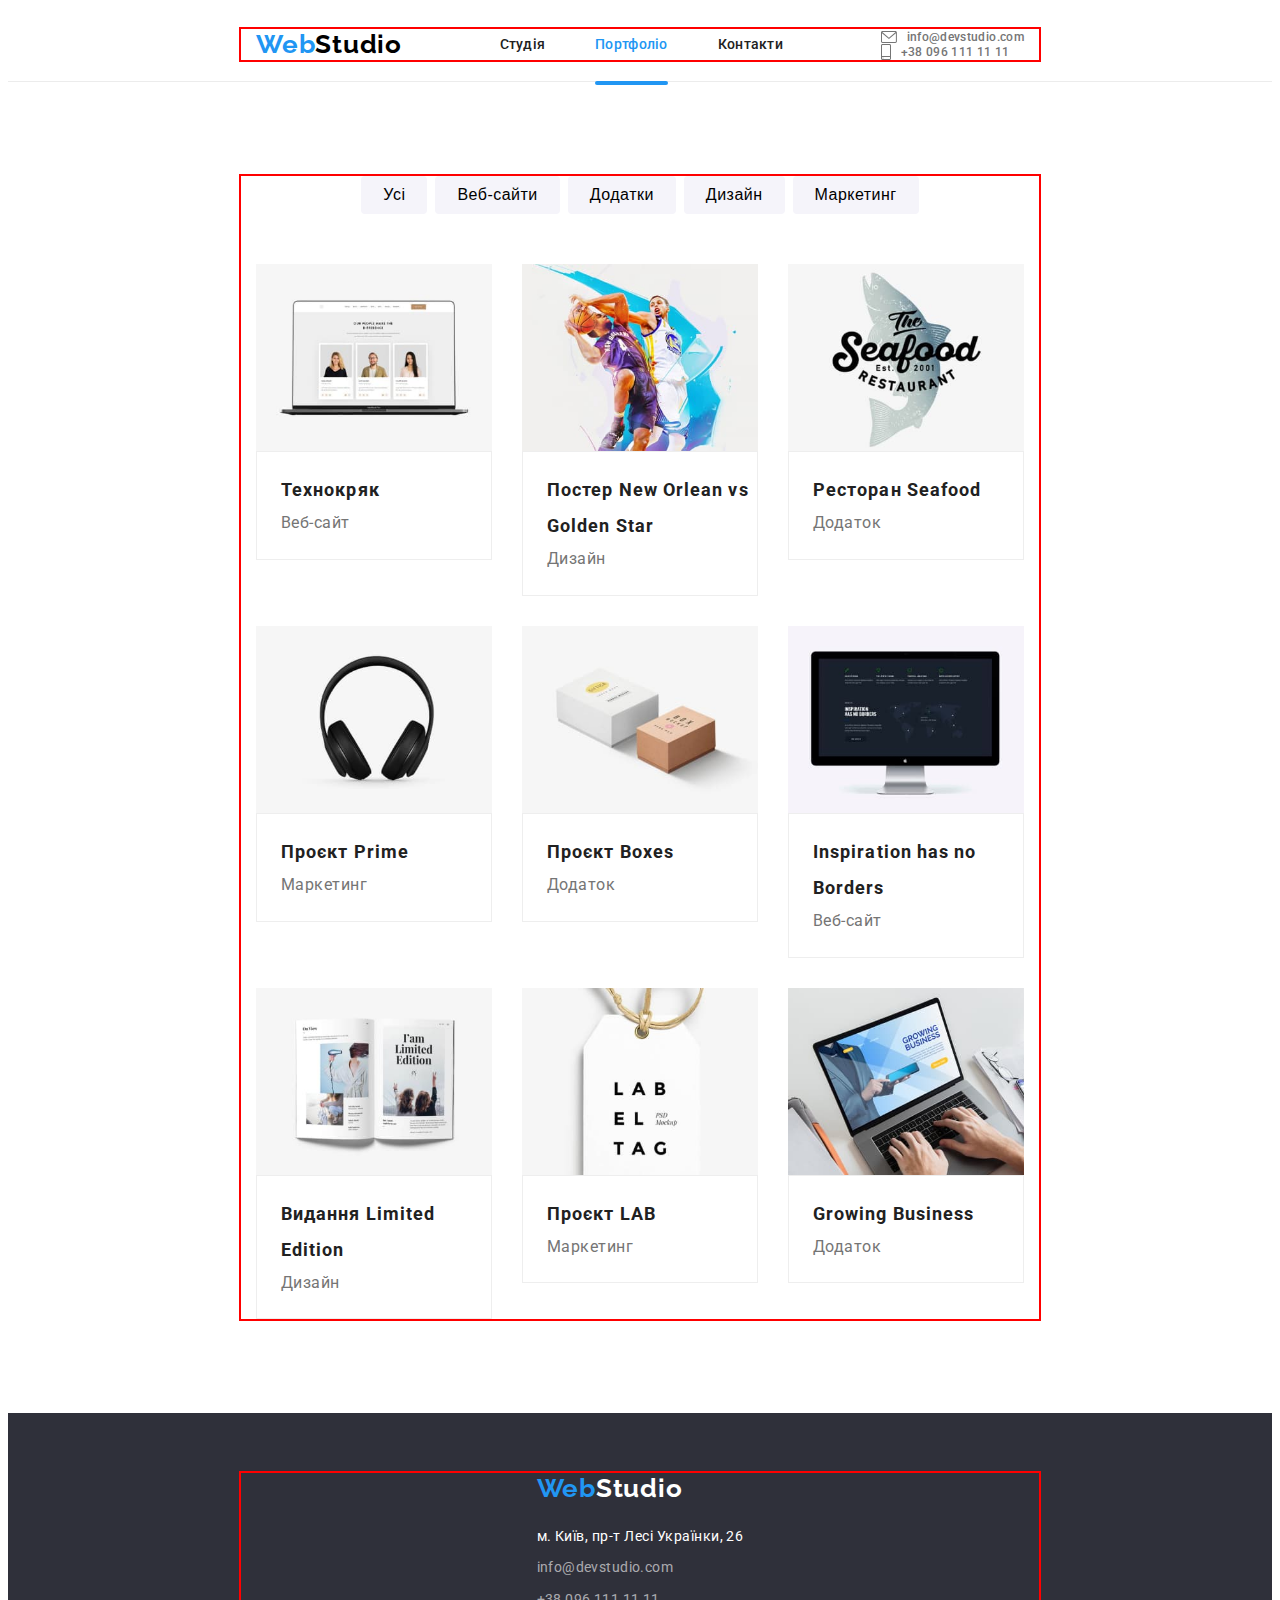
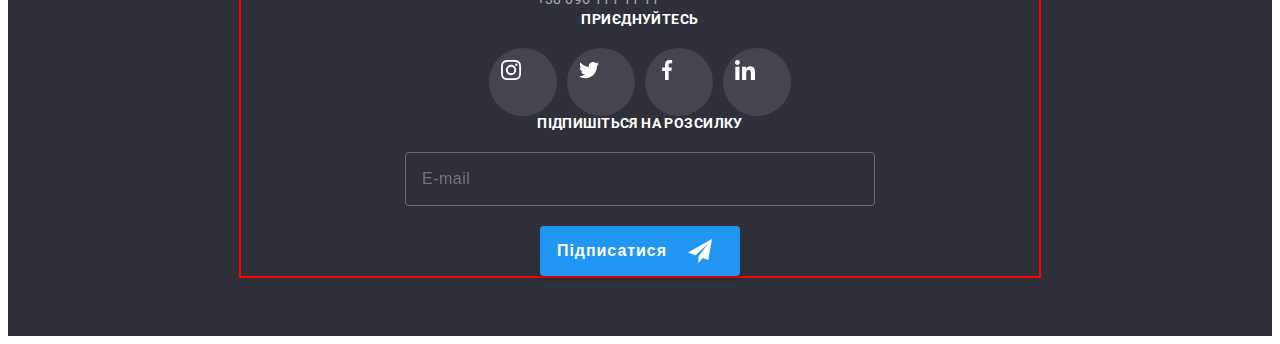
==== portfolio.html @ fd3b654a "Applies Adaptive Layout" ====
<!DOCTYPE html>
<html lang="uk">
<head>
    <meta charset="UTF-8">
    <meta http-equiv="X-UA-Compatible" content="IE=edge">
    <meta name="viewport" content="width=device-width, initial-scale=1.0">
    <title>Портфоліо</title>
    <link rel="stylesheet" href="https://cdnjs.cloudflare.com/ajax/libs/modern-normalize/1.1.0/modern-normalize.min.css"
        integrity="sha512-wpPYUAdjBVSE4KJnH1VR1HeZfpl1ub8YT/NKx4PuQ5NmX2tKuGu6U/JRp5y+Y8XG2tV+wKQpNHVUX03MfMFn9Q=="
        crossorigin="anonymous" referrerpolicy="no-referrer">
    <link rel="preconnect" href="https://fonts.googleapis.com">
    <link rel="preconnect" href="https://fonts.gstatic.com" crossorigin>
    <link href="https://fonts.googleapis.com/css2?family=Raleway:wght@700&family=Roboto:wght@400;500;700;900&display=swap"
        rel="stylesheet">
    <link rel="stylesheet" href="./css/main.min.css">
</head>
<body>
    <!-- Шапка сторінки -->
    <header class="header-container portfolio-header">
        <div class="container header-wrap">
            <a href="/" lang="en" class="logo">Web<span class="logo__item--black">Studio</span></a>
            <nav>
                <ul class="nav">
                    <li><a class="nav__link" href="./index.html">Студія</a></li>
                    <li><a class="nav__link nav__link--current" href="">Портфоліо</a></li>
                    <li><a class="nav__link" href="">Контакти</a></li>
                    </ul>
            </nav>
            <ul class="header-contacts">
                <li><a href="mailto:info@devstudio.com" class="header-contacts__link">
                    <svg aria-label="конверт" class="header-contacts__icon-envelope" width="16px" height="12px">
                        <use href="./images/sprite.svg#envelope"></use>
                    </svg>
                    info@devstudio.com</a>
                </li>
                <li><a href="tel:+380961111111" class="header-contacts__link">
                    <svg aria-label="смартфон" class="header-contacts__icon-smartphone" width="10px" height="16px">
                        <use href="./images/sprite.svg#smartphone"></use>
                    </svg>
                    +38 096 111 11 11</a>
                </li>
            </ul>
        </div>
    </header>
    <main>
        <section class="main-container">
            <div class="container">
                <!-- Кнопки -->
                <ul class="portfolio-btn-list">
                    <li>
                        <button type="button" class="portfolio-btn-list__item">Усі</button>
                    </li>
                    <li>
                        <button type="button" class="portfolio-btn-list__item">Веб-сайти</button>
                    </li>
                    <li>
                        <button type="button" class="portfolio-btn-list__item">Додатки</button>
                    </li>
                    <li>
                        <button type="button" class="portfolio-btn-list__item">Дизайн</button>
                    </li>
                    <li>
                        <button type="button" class="portfolio-btn-list__item">Маркетинг</button>
                    </li>
                </ul>
                <!-- Проекти -->
                <div class="projects-container">
                    <ul class="projects-set">
                        <li class="projects-set__item">
                            <div class="project-item-visual">
                                <img class="project-item-visual__image" src="./images/notebook-screen.jpg" alt="екран ноутбука" width="370">
                                <div class="project-item-visual__overley">
                                    <p>Ресурс пропонує комплексні пропозиції з різним рівнем функціоналу та сервісів. Все це дозволить відвідувачу отримати
                                    вичерпні відомості про компанію чи приватну особу.</p>
                                </div>
                            </div>
                            <div class="project-item-meta">
                                <h1 class="project-item-meta__title">Технокряк</h1>
                                <p class="project-item-meta__text">Веб-сайт</p>
                            </div>
                        </li>
                        <li class="projects-set__item">
                            <div class="project-item-visual">
                                <img class="project-item-visual__image" src="./images/2-basketboll-players.jpg" alt="постер з 2-ма баскетболістами" width="370">
                                <div class="project-item-visual__overley">
                                    <p>Ресурс пропонує комплексні пропозиції з різним рівнем функціоналу та сервісів. Все це дозволить відвідувачу
                                    отримати вичерпні відомості про компанію чи приватну особу.</p>
                                </div>
                            </div>
                            <div class="project-item-meta">
                                <h1 class="project-item-meta__title">Постер New Orlean vs Golden Star</h1>
                                <p class="project-item-meta__text">Дизайн</p>
                            </div>
                        </li>
                        <li class="projects-set__item">
                            <div class="project-item-visual">
                                <img class="project-item-visual__image" src="./images/seafood-restorant-poster.jpg" alt="емблема ресторана з рибою" width="370">
                                <div class="project-item-visual__overley">
                                    <p>Ресурс пропонує комплексні пропозиції з різним рівнем функціоналу та сервісів. Все це дозволить відвідувачу
                                        отримати вичерпні відомості про компанію чи приватну особу.</p>
                                </div>
                            </div>
                            <div class="project-item-meta">
                                <h1 class="project-item-meta__title">Ресторан Seafood</h1>
                                <p class="project-item-meta__text">Додаток</p>
                            </div>
                        </li>
                        <li class="projects-set__item">
                            <div class="project-item-visual">
                                <img class="project-item-visual__image" src="./images/headphones.jpg" alt="навушники" width="370">
                                <div class="project-item-visual__overley">
                                    <p>Ресурс пропонує комплексні пропозиції з різним рівнем функціоналу та сервісів. Все це дозволить відвідувачу
                                    отримати вичерпні відомості про компанію чи приватну особу.</p>
                                </div>
                            </div>
                            <div class="project-item-meta">
                                <h1 class="project-item-meta__title">Проєкт Prime</h1>
                                <p class="project-item-meta__text">Маркетинг</p>
                            </div>
                        </li>
                        <li class="projects-set__item">
                            <div class="project-item-visual">
                                <img class="project-item-visual__image" src="./images/boxes.jpg" alt="коробки" width="370">
                                <div class="project-item-visual__overley">
                                    <p>Ресурс пропонує комплексні пропозиції з різним рівнем функціоналу та сервісів. Все це дозволить відвідувачу
                                        отримати вичерпні відомості про компанію чи приватну особу.</p>
                                </div>
                            </div>
                            <div class="project-item-meta">
                                <h1 class="project-item-meta__title">Проєкт Boxes</h1>
                                <p class="project-item-meta__text">Додаток</p>
                            </div>
                        </li>
                        <li class="projects-set__item">
                            <div class="project-item-visual">
                                <img class="project-item-visual__image" src="./images/computer-screen.jpg" alt="монітор" width="370">
                                <div class="project-item-visual__overley">
                                    <p>Ресурс пропонує комплексні пропозиції з різним рівнем функціоналу та сервісів. Все це дозволить відвідувачу
                                        отримати вичерпні відомості про компанію чи приватну особу.</p>
                                </div>
                            </div>
                            <div class="project-item-meta">
                                <h1 class="project-item-meta__title">Inspiration has no Borders</h1>
                                <p class="project-item-meta__text">Веб-сайт</p>
                            </div>
                        </li>    
                        <li class="projects-set__item">
                            <div class="project-item-visual">
                                <img class="project-item-visual__image" src="./images/magazine.jpg" alt="журнал" width="370">
                                <div class="project-item-visual__overley">
                                <p>Ресурс пропонує комплексні пропозиції з різним рівнем функціоналу та сервісів. Все це дозволить відвідувачу
                                    отримати вичерпні відомості про компанію чи приватну особу.</p>
                                </div>
                            </div>
                            <div class="project-item-meta">
                                <h1 class="project-item-meta__title">Видання Limited Edition</h1>
                                <p class="project-item-meta__text">Дизайн</p>
                            </div>
                        </li>   
                        <li class="projects-set__item">
                            <div class="project-item-visual">
                                <img class="project-item-visual__image" src="./images/label.jpg" alt="лейбл" width="370">
                                <div class="project-item-visual__overley">
                                    <p>Ресурс пропонує комплексні пропозиції з різним рівнем функціоналу та сервісів. Все це дозволить відвідувачу
                                        отримати вичерпні відомості про компанію чи приватну особу.</p>
                                </div>
                            </div>
                            <div class="project-item-meta">
                                <h1 class="project-item-meta__title">Проєкт LAB</h1>
                                <p class="project-item-meta__text">Маркетинг</p>
                            </div>
                        </li>    
                        <li class="projects-set__item">
                            <div class="project-item-visual">
                                <img class="project-item-visual__image" src="./images/typing-on-a-notebook.jpg" alt="ноутбук" width="370">
                                <div class="project-item-visual__overley">
                                    <p>Ресурс пропонує комплексні пропозиції з різним рівнем функціоналу та сервісів. Все це дозволить відвідувачу
                                        отримати вичерпні відомості про компанію чи приватну особу.</p>
                                </div>
                            </div>
                            <div class="project-item-meta">
                                <h1 class="project-item-meta__title">Growing Business</h1>
                                <p class="project-item-meta__text">Додаток</p>
                            </div>
                        </li>
                    </ul>
                </div>
            </div>
        </section>
    </main>
    <!-- Підвал сторінки -->
    <footer class="footer-container">
        <div class="container footer-wrap">
            <div>
                <a href="/" lang="en" class="logo">Web<span class="logo__item--white">Studio</span></a>
                <address class="address-wrap">
                    <ul class="footer-contacts">
                        <li><a href="https://goo.gl/maps/rDy1vXwuBz4z4Ud97" class="footer-contacts__address-link">м. Київ, пр-т Лесі Українки, 26</a></li>
                        <li><a href="mailto:info@devstudio.com" class="footer-contacts__link">info@devstudio.com</a></li>
                        <li><a href="tel:+380961111111" class="footer-contacts__link">+38 096 111 11 11</a></li>
                    </ul>
                </address>
            </div>
            <div class="soc-wrap">
                <p class="soc-wrap__text">приєднуйтесь</p>
                <ul class="soc-list">
                    <li>
                        <a href="" class="soc-list__link soc-list__link--dark-bgr">
                            <svg aria-label="instagram" class="icon-instagram" width="20px" height="20px">
                                <use href="./images/sprite.svg#instagram"></use>
                            </svg>
                        </a>
                    </li>
                    <li>
                        <a href="" class="soc-list__link soc-list__link--dark-bgr">
                            <svg aria-label="twitter" class="icon-twitter" width="20px" height="20px">
                                <use href="./images/sprite.svg#twitter"></use>
                            </svg>
                        </a>
                    </li>
                    <li>
                        <a href="" class="soc-list__link soc-list__link--dark-bgr">
                            <svg aria-label="facebook" class="icon-facebook" width="20px" height="20px">
                                <use href="./images/sprite.svg#facebook"></use>
                            </svg>
                        </a>
                    </li>
                    <li>
                        <a href="" class="soc-list__link soc-list__link--dark-bgr">
                            <svg aria-label="linkedin" class="icon-linkedin" width="20px" height="20px">
                                <use href="./images/sprite.svg#linkedin"></use>
                            </svg>
                        </a>
                    </li>
                </ul>
            </div>
            <div class="signup-form">
                <form name="signup-form" autocomplete="off">
                    <p class="signup-form__text">Підпишіться на розсилку</p>
                    <label class="signup-form__label">
                        <input type="email" name="email" placeholder="E-mail" class="signup-form__input">
                    </label>
                    <div class="signup-form__btn-wrap">
                        <button type="submit" class="signup-form__btn">Підписатися</button>
                        <svg aria-label="паперовий літачок" class="signup-form__btn-icon" width="24px" height="24px">
                            <use href="./images/sprite.svg#icon-send"></use>
                        </svg>
                    </div>
                </form>
            </div>
        </div>
    </footer>
</body>
</html>
---- css/main.min.css ----
:root{--primary-bg-color: #F5F5F5;--secondary-bg-color: #F5F4FA;--tertiary-bg-and-text-color: #FFFFFF;--primary-accent-bg-and-text-color: #2196F3;--secondary-accent-bg-color: #188CE8;--primary-text-color: #212121;--secondary-text-color: #757575;--transition-timing-function: cubic-bezier(0.4, 0, 0.2, 1)}ul{list-style:none;margin:0;padding:0}a{text-decoration:none;font-style:normal;display:block}img{display:block}h1,h2,h3,h4,h5,h6,p{margin:0}body{font-family:"Roboto",sans-serif;color:var(--primary-text-color);background-color:var(--tertiary-bg-and-text-color);letter-spacing:.03em}.container{margin:0 auto;padding-left:15px;padding-right:15px;width:480px;outline:2px solid red}@media screen and (min-width: 768px){.container{width:768px}}@media screen and (min-width: 1600px){.container{width:1600px}}.header-container{padding-top:16px;padding-bottom:16px}@media screen and (min-width: 768px){.header-container{padding-top:21px;padding-bottom:21px}}@media screen and (min-width: 1600px){.header-container{padding-top:24px;padding-bottom:25px}}.header-wrap{display:-webkit-box;display:-ms-flexbox;display:flex;-webkit-box-align:center;-ms-flex-align:center;align-items:center}@media screen and (min-width: 768px)and (max-width: 1599px){.header-wrap{-webkit-box-pack:justify;-ms-flex-pack:justify;justify-content:space-between}}.portfolio-header{border-bottom:1px solid #ececec}.nav{display:none}@media screen and (min-width: 768px){.nav{display:-webkit-box;display:-ms-flexbox;display:flex;gap:50px}}.nav__link{position:relative;color:var(--primary-text-color);-webkit-transition:color 250ms var(--transition-timing-function);transition:color 250ms var(--transition-timing-function);font-weight:500;font-size:14px;line-height:1.1;letter-spacing:.02em}.nav__link:hover,.nav__link:focus{color:var(--primary-accent-bg-and-text-color)}.nav__link--current{color:var(--primary-accent-bg-and-text-color)}.nav__link--current::after{position:absolute;left:0;bottom:-33px;content:"";display:block;width:100%;height:4px;background-color:var(--primary-accent-bg-and-text-color);border-radius:2px;opacity:1;-webkit-transition:opacity 250ms var(--transition-timing-function);transition:opacity 250ms var(--transition-timing-function)}.header-contacts{display:none}@media screen and (min-width: 768px){.header-contacts{display:block}}@media screen and (min-width: 1600px){.header-contacts{display:-webkit-box;display:-ms-flexbox;display:flex;gap:50px;margin-left:auto}}@media screen and (min-width: 768px)and (max-width: 1599px){.header-contacts__item:not(:last-child){margin-bottom:10px}}.header-contacts__link{display:-webkit-box;display:-ms-flexbox;display:flex;-webkit-box-align:center;-ms-flex-align:center;align-items:center;color:var(--secondary-text-color);-webkit-transition:color 250ms var(--transition-timing-function);transition:color 250ms var(--transition-timing-function)}@media screen and (min-width: 768px){.header-contacts__link{font-weight:500;font-size:12px;line-height:1.17;letter-spacing:.03em}}@media screen and (min-width: 1600px){.header-contacts__link{font-weight:500;font-size:14px;line-height:1.1;letter-spacing:.03em}}.header-contacts__link:hover,.header-contacts__link:focus{color:var(--primary-accent-bg-and-text-color)}.header-contacts__icon-envelope{fill:currentColor;margin-right:10px}.header-contacts__icon-envelope:hover,.header-contacts__icon-envelope:focus{fill:var(--primary-accent-bg-and-text-color)}.header-contacts__icon-smartphone{fill:currentColor;margin-right:10px}.header-contacts__icon-smartphone:hover,.header-contacts__icon-smartphone:focus{fill:var(--primary-accent-bg-and-text-color)}.footer-container{padding-top:60px;padding-bottom:60px;background-color:#2f303a}.footer-wrap{display:-webkit-box;display:-ms-flexbox;display:flex;-webkit-box-align:center;-ms-flex-align:center;align-items:center;-webkit-box-pack:center;-ms-flex-pack:center;justify-content:center;-webkit-box-orient:vertical;-webkit-box-direction:normal;-ms-flex-direction:column;flex-direction:column}@media screen and (min-width: 1600px){.footer-wrap{display:-webkit-box;display:-ms-flexbox;display:flex;-webkit-box-align:baseline;-ms-flex-align:baseline;align-items:baseline;-webkit-box-pack:start;-ms-flex-pack:start;justify-content:flex-start;-webkit-box-orient:horizontal;-webkit-box-direction:normal;-ms-flex-direction:row;flex-direction:row}}.footer-meta{text-align:center}@media screen and (min-width: 768px){.footer-meta{display:-webkit-box;display:-ms-flexbox;display:flex;-webkit-box-align:baseline;-ms-flex-align:baseline;align-items:baseline;gap:160px;margin-bottom:60px}}@media screen and (min-width: 1600px){.footer-meta{text-align:left;gap:70px;margin-bottom:0;margin-left:200px}}.address-wrap{margin-top:20px}.footer-contacts__address-link{color:var(--tertiary-bg-and-text-color);font-weight:400;font-size:14px;line-height:1.7}.footer-contacts__link{color:rgba(255,255,255,.6);-webkit-transition:color 250ms var(--transition-timing-function);transition:color 250ms var(--transition-timing-function);font-weight:400;font-size:14px;line-height:1.7;letter-spacing:.03em;margin-top:8px}@media screen and (min-width: 1600px){.footer-contacts__link{margin-top:9px}}.footer-contacts__link:hover,.footer-contacts__link:focus{color:var(--primary-accent-bg-and-text-color)}@media screen and (max-width: 767px){.soc-wrap{margin-top:60px;margin-bottom:60px}}@media screen and (min-width: 1600px){.soc-wrap{margin-right:90px}}.soc-wrap__text{font-weight:700;font-size:14px;line-height:1.14;text-transform:uppercase;color:var(--tertiary-bg-and-text-color);text-align:center;margin-bottom:20px}@media screen and (min-width: 1600px){.soc-wrap__text{text-align:left}}.signup-form{width:100%;text-align:center}@media screen and (min-width: 1600px){.signup-form{width:663px;text-align:left}}.signup-form__text{font-weight:700;font-size:14px;line-height:1.14;letter-spacing:.03em;text-transform:uppercase;color:var(--tertiary-bg-and-text-color);margin-bottom:20px}.signup-form__input{height:50px;width:100%;border:1px solid rgba(255,255,255,.3);-webkit-filter:drop-shadow(0px 4px 4px rgba(0, 0, 0, 0.15));filter:drop-shadow(0px 4px 4px rgba(0, 0, 0, 0.15));border-radius:4px;background-color:rgba(0,0,0,0);padding-left:16px;color:rgba(255,255,255,.3);font-weight:400;font-size:16px;line-height:1.25;letter-spacing:.03em;-webkit-transition:outline-color 250ms var(--transition-timing-function),border-color 250ms var(--transition-timing-function);transition:outline-color 250ms var(--transition-timing-function),border-color 250ms var(--transition-timing-function)}@media screen and (min-width: 768px){.signup-form__input{width:450px;margin-bottom:20px}}@media screen and (min-width: 1600px){.signup-form__input{width:358px;margin-right:12px;margin-bottom:0}}.signup-form__input::-webkit-input-placeholder{font-weight:400;font-size:16px;line-height:1.25px}.signup-form__input::-moz-placeholder{font-weight:400;font-size:16px;line-height:1.25px}.signup-form__input:-ms-input-placeholder{font-weight:400;font-size:16px;line-height:1.25px}.signup-form__input::-ms-input-placeholder{font-weight:400;font-size:16px;line-height:1.25px}.signup-form__input::placeholder{font-weight:400;font-size:16px;line-height:1.25px}.signup-form__input:focus-within{border:none;outline:1px solid rgba(255,255,255,.3)}.signup-form__btn-wrap{position:relative;width:200px;height:50px;display:inline-block;margin-top:20px}@media screen and (min-width: 768px)and (max-width: 1599px){.signup-form__btn-wrap{display:block;margin:0 auto}}@media screen and (min-width: 1600px){.signup-form__btn-wrap{margin-top:0}}.signup-form__btn{width:200px;height:50px;-webkit-box-shadow:0px 4px 4px rgba(0,0,0,.15);box-shadow:0px 4px 4px rgba(0,0,0,.15);border-radius:4px;border-color:rgba(0,0,0,0);background-color:var(--primary-accent-bg-and-text-color);color:var(--tertiary-bg-and-text-color);cursor:pointer;font-weight:700;font-size:16px;line-height:1.9;letter-spacing:.06em;padding-right:62px}.signup-form__btn-icon{position:absolute;top:50%;right:28px;-webkit-transform:translateY(-50%);transform:translateY(-50%)}.logo{color:var(--primary-accent-bg-and-text-color);font-family:"Raleway",sans-serif;font-weight:700;font-size:26px;line-height:1.2;letter-spacing:.03em}@media screen and (min-width: 1600px){.logo{margin-right:93px}}.logo__item--black{color:#000}.logo__item--white{color:var(--tertiary-bg-and-text-color)}.button{display:block;margin:0 auto;height:50px;font-weight:700;font-size:16px;line-height:1.9;letter-spacing:.06em;-webkit-box-shadow:0px 4px 4px rgba(0,0,0,.15);box-shadow:0px 4px 4px rgba(0,0,0,.15);border-color:rgba(0,0,0,0);border-radius:4px;cursor:pointer;color:var(--tertiary-bg-and-text-color);background-color:var(--primary-accent-bg-and-text-color);-webkit-transition:background-color 250ms var(--transition-timing-function);transition:background-color 250ms var(--transition-timing-function)}.button:hover,.button:focus{background-color:var(--secondary-accent-bg-color)}.button--wide{min-width:216px}.button--narrow{min-width:200px}.soc-list{display:-webkit-box;display:-ms-flexbox;display:flex;-webkit-box-pack:center;-ms-flex-pack:center;justify-content:center;gap:10px}.soc-list__link{height:44px;width:44px;padding:12px;border-radius:50%}.soc-list__link--light-bgr{fill:#afb1b8;-webkit-transition:fill 250ms var(--transition-timing-function),background-color 250ms var(--transition-timing-function);transition:fill 250ms var(--transition-timing-function),background-color 250ms var(--transition-timing-function)}.soc-list__link--light-bgr:hover,.soc-list__link--light-bgr:focus{fill:var(--tertiary-bg-and-text-color);background-color:var(--primary-accent-bg-and-text-color)}.soc-list__link--dark-bgr{fill:var(--tertiary-bg-and-text-color);background-color:rgba(255,255,255,.1);-webkit-transition:background-color 250ms var(--transition-timing-function);transition:background-color 250ms var(--transition-timing-function)}.soc-list__link--dark-bgr:hover,.soc-list__link--dark-bgr:focus{background-color:var(--primary-accent-bg-and-text-color)}.portfolio-btn-list{display:-webkit-box;display:-ms-flexbox;display:flex;-webkit-box-pack:center;-ms-flex-pack:center;justify-content:center;gap:8px;margin-bottom:50px}.portfolio-btn-list__item{background-color:var(--secondary-bg-color);-webkit-transition:color 250ms var(--transition-timing-function),background-color 250ms var(--transition-timing-function),-webkit-box-shadow 250ms var(--transition-timing-function);transition:color 250ms var(--transition-timing-function),background-color 250ms var(--transition-timing-function),-webkit-box-shadow 250ms var(--transition-timing-function);transition:color 250ms var(--transition-timing-function),background-color 250ms var(--transition-timing-function),box-shadow 250ms var(--transition-timing-function);transition:color 250ms var(--transition-timing-function),background-color 250ms var(--transition-timing-function),box-shadow 250ms var(--transition-timing-function),-webkit-box-shadow 250ms var(--transition-timing-function);cursor:pointer;font-weight:500;font-size:16px;line-height:1.6;letter-spacing:.03em;text-align:center;padding:6px 22px;border-radius:4px;border:rgba(0,0,0,0)}.portfolio-btn-list__item:hover,.portfolio-btn-list__item:focus{color:var(--tertiary-bg-and-text-color);background-color:var(--primary-accent-bg-and-text-color);-webkit-box-shadow:0px 3px 1px rgba(0,0,0,.1),0px 1px 2px rgba(0,0,0,.08),0px 2px 2px rgba(0,0,0,.12);box-shadow:0px 3px 1px rgba(0,0,0,.1),0px 1px 2px rgba(0,0,0,.08),0px 2px 2px rgba(0,0,0,.12)}.main-container{padding-top:94px;padding-bottom:94px}.projects-container{margin-left:auto;margin-right:auto}.projects-set{display:-webkit-box;display:-ms-flexbox;display:flex;-ms-flex-wrap:wrap;flex-wrap:wrap;gap:30px}.projects-set__item{background-color:var(--tertiary-bg-and-text-color);width:calc((100% - 60px)/3);-webkit-transition:-webkit-box-shadow 250ms var(--transition-timing-function);transition:-webkit-box-shadow 250ms var(--transition-timing-function);transition:box-shadow 250ms var(--transition-timing-function);transition:box-shadow 250ms var(--transition-timing-function), -webkit-box-shadow 250ms var(--transition-timing-function)}.projects-set__item:hover{-webkit-box-shadow:0px 1px 1px rgba(0,0,0,.12),0px 4px 4px rgba(0,0,0,.06),1px 4px 6px rgba(0,0,0,.16);box-shadow:0px 1px 1px rgba(0,0,0,.12),0px 4px 4px rgba(0,0,0,.06),1px 4px 6px rgba(0,0,0,.16)}.project-item-visual__image{display:block;max-width:100%;height:auto}.project-item-visual{position:relative;overflow:hidden}.project-item-visual__overley{position:absolute;-webkit-transform:translateY(0);transform:translateY(0);-webkit-transition:color 250ms var(--transition-timing-function),background-color 250ms var(--transition-timing-function),-webkit-transform 250ms var(--transition-timing-function);transition:color 250ms var(--transition-timing-function),background-color 250ms var(--transition-timing-function),-webkit-transform 250ms var(--transition-timing-function);transition:transform 250ms var(--transition-timing-function),color 250ms var(--transition-timing-function),background-color 250ms var(--transition-timing-function);transition:transform 250ms var(--transition-timing-function),color 250ms var(--transition-timing-function),background-color 250ms var(--transition-timing-function),-webkit-transform 250ms var(--transition-timing-function);padding:63px 24px;font-size:18px;line-height:1.6;letter-spacing:.03em}.projects-set__item:hover .project-item-visual__overley,.projects-set__item:focus .project-item-visual__overley{-webkit-transform:translateY(-100%);transform:translateY(-100%);color:var(--tertiary-bg-and-text-color);background-color:rgba(33,150,243,.9)}.project-item-meta{padding-top:20px;padding-bottom:20px;padding-left:24px;border:1px solid #eee}.project-item-meta__title{font-size:18px;line-height:2;letter-spacing:.06em}.project-item-meta__text{color:var(--secondary-text-color);font-size:16px;line-height:1.9;letter-spacing:.03em}.hero-container{background-image:-webkit-gradient(linear, left top, left bottom, from(rgba(47, 48, 58, 0.4)), to(rgba(47, 48, 58, 0.4))),url("../images/hero.jpg");background-image:linear-gradient(rgba(47, 48, 58, 0.4), rgba(47, 48, 58, 0.4)),url("../images/hero.jpg");background-color:#2f303a;background-size:cover;background-repeat:no-repeat;background-position:center;padding-top:118px;padding-bottom:118px}@media screen and (min-width: 1600px){.hero-container{padding-top:200px;padding-bottom:200px}}.container__hero-title{color:var(--tertiary-bg-and-text-color);text-align:center;text-transform:uppercase;margin:0 auto 30px auto;font-weight:900;font-size:26px;line-height:1.6;letter-spacing:.06em}@media screen and (min-width: 1600px){.container__hero-title{font-weight:900;font-size:44px;line-height:1.4;letter-spacing:.06em}}.backdrop{position:fixed;top:0;left:0;width:100%;height:100%;background-color:rgba(0,0,0,.2);opacity:1;-webkit-transition:opacity 250ms var(--transition-timing-function);transition:opacity 250ms var(--transition-timing-function);z-index:1}.backdrop.is-hidden{opacity:0;-webkit-transition:opacity 250ms var(--transition-timing-function);transition:opacity 250ms var(--transition-timing-function);pointer-events:none}.modal{position:absolute;top:50%;left:50%;min-width:528px;min-height:581px;background-color:var(--tertiary-bg-and-text-color);-webkit-transform:translate(-50%, -50%) scale(1);transform:translate(-50%, -50%) scale(1);-webkit-transition:-webkit-transform 250ms var(--transition-timing-function);transition:-webkit-transform 250ms var(--transition-timing-function);transition:transform 250ms var(--transition-timing-function);transition:transform 250ms var(--transition-timing-function), -webkit-transform 250ms var(--transition-timing-function);border-radius:4px;-webkit-box-shadow:0px 1px 3px rgba(0,0,0,.12),0px 1px 1px rgba(0,0,0,.14),0px 2px 1px rgba(0,0,0,.2);box-shadow:0px 1px 3px rgba(0,0,0,.12),0px 1px 1px rgba(0,0,0,.14),0px 2px 1px rgba(0,0,0,.2)}.backdrop.is-hidden .modal{-webkit-transform:translate(-50%, -50%) scale(0.9);transform:translate(-50%, -50%) scale(0.9);-webkit-transition:-webkit-transform 250ms var(--transition-timing-function);transition:-webkit-transform 250ms var(--transition-timing-function);transition:transform 250ms var(--transition-timing-function);transition:transform 250ms var(--transition-timing-function), -webkit-transform 250ms var(--transition-timing-function)}.modal__close-btn{position:absolute;top:8px;right:8px;width:30px;height:30px;border-radius:50%;border:1px solid rgba(0,0,0,.1);background-color:var(--tertiary-bg-and-text-color);-webkit-transition:fill 250ms var(--transition-timing-function);transition:fill 250ms var(--transition-timing-function)}.modal__close-btn:hover,.modal__close-btn:focus{cursor:pointer;fill:var(--primary-accent-bg-and-text-color)}.application-form{padding:40px}.application-form__header{text-align:center;font-weight:700;font-size:20px;line-height:1.15;letter-spacing:.03em;margin-bottom:12px}.application-form__label{display:-webkit-box;display:-ms-flexbox;display:flex;-webkit-box-orient:vertical;-webkit-box-direction:normal;-ms-flex-direction:column;flex-direction:column;margin-bottom:10px}.application-form__label-text{margin-bottom:4px;font-size:12px;line-height:1.17;letter-spacing:.01em;color:#757575}.application-form__input-wrapper{position:relative}.application-form__input{border:1px solid rgba(33,33,33,.2);border-radius:4px;height:40px;display:block;width:100%;padding-left:42px;font-size:12px;line-height:1.17;letter-spacing:.01em;color:currentColor;-webkit-transition:border-color 250ms var(--transition-timing-function),outline-color 250ms var(--transition-timing-function);transition:border-color 250ms var(--transition-timing-function),outline-color 250ms var(--transition-timing-function)}.application-form__input:hover,.application-form__input:focus{border-color:var(--primary-accent-bg-and-text-color)}.application-form__input:focus-within{border:none;outline:1px solid var(--primary-accent-bg-and-text-color)}.application-form__icon{position:absolute;top:50%;left:12px;-webkit-transform:translateY(-50%);transform:translateY(-50%);-webkit-transition:border-color 250ms var(--transition-timing-function),fill 250ms var(--transition-timing-function);transition:border-color 250ms var(--transition-timing-function),fill 250ms var(--transition-timing-function)}.application-form__icon:hover,.application-form__icon:focus{fill:var(--primary-accent-bg-and-text-color)}.application-form__input:hover+.application-form__icon,.application-form__input:focus+.application-form__icon{fill:var(--primary-accent-bg-and-text-color)}.application-form__comment{width:100%;height:120px;resize:none;padding:12px 16px;border:1px solid rgba(33,33,33,.2);border-radius:4px;font-size:12px;line-height:1.17;letter-spacing:.01em;color:currentColor;-webkit-transition:border-color 250ms var(--transition-timing-function),outline-color 250ms var(--transition-timing-function);transition:border-color 250ms var(--transition-timing-function),outline-color 250ms var(--transition-timing-function)}.application-form__comment:hover,.application-form__comment:focus{border-color:var(--primary-accent-bg-and-text-color)}.application-form__comment:focus-within{border:none;outline:1px solid var(--primary-accent-bg-and-text-color)}.application-form__comment::-webkit-input-placeholder{font-weight:400;font-size:12px;line-height:1.2;letter-spacing:.01em;color:rgba(117,117,117,.5)}.application-form__comment::-moz-placeholder{font-weight:400;font-size:12px;line-height:1.2;letter-spacing:.01em;color:rgba(117,117,117,.5)}.application-form__comment:-ms-input-placeholder{font-weight:400;font-size:12px;line-height:1.2;letter-spacing:.01em;color:rgba(117,117,117,.5)}.application-form__comment::-ms-input-placeholder{font-weight:400;font-size:12px;line-height:1.2;letter-spacing:.01em;color:rgba(117,117,117,.5)}.application-form__comment::placeholder{font-weight:400;font-size:12px;line-height:1.2;letter-spacing:.01em;color:rgba(117,117,117,.5)}.application-form__label-terms{position:relative;font-size:14px;line-height:1.7;letter-spacing:.03em;color:var(--secondary-text-color);margin-top:10px;margin-bottom:30px;display:block;padding-left:37px}.application-form__agreement-link{text-decoration:underline;color:var(--primary-accent-bg-and-text-color);display:inline-block}.application-form__checkbox{position:absolute;width:1px;height:1px;margin:-1px;border:0;padding:0;clip:rect(0 0 0 0);overflow:hidden}.application-form__checkbox-icon{position:absolute;top:50%;left:14px;-webkit-transform:translateY(-50%);transform:translateY(-50%);width:16px;height:15px;border:2px solid var(--primary-text-color);border-radius:2px;-webkit-transition:background-color 250ms var(--transition-timing-function),border-color 250ms var(--transition-timing-function);transition:background-color 250ms var(--transition-timing-function),border-color 250ms var(--transition-timing-function)}.application-form__checkbox:checked~.application-form__checkbox-icon{background-color:var(--primary-accent-bg-and-text-color);border:1px solid rgba(0,0,0,0)}.advant-container{padding-top:60px;padding-bottom:60px}@media screen and (min-width: 1600px){.advant-container{padding-top:94px;padding-bottom:94px}}.advant-list{gap:30px}@media screen and (min-width: 768px){.advant-list{display:-webkit-box;display:-ms-flexbox;display:flex;-webkit-box-pack:center;-ms-flex-pack:center;justify-content:center;-ms-flex-wrap:wrap;flex-wrap:wrap}}.advant-list__item{max-width:450px}@media screen and (min-width: 768px){.advant-list__item{max-width:354px}}@media screen and (min-width: 1600px){.advant-list__item{max-width:270px}}.advant-list__title{font-size:14px;line-height:1.1;letter-spacing:.03em;text-transform:uppercase;margin-bottom:10px}.advant-list__desc{color:var(--secondary-text-color);font-size:14px;line-height:1.7;letter-spacing:.03em}.advant-list__icon-wrap{background-color:var(--secondary-bg-color);height:120px;border-radius:4px;margin-bottom:30px;display:-webkit-box;display:-ms-flexbox;display:flex;-webkit-box-align:center;-ms-flex-align:center;align-items:center;-webkit-box-pack:center;-ms-flex-pack:center;justify-content:center}.activities-container{padding-bottom:94px;display:none}@media screen and (min-width: 1600px){.activities-container{display:block}}.container__activities-section-title{font-size:36px;line-height:1.2;letter-spacing:.03em;text-align:center;margin-bottom:50px}.activities-list{display:-webkit-box;display:-ms-flexbox;display:flex;-webkit-box-pack:center;-ms-flex-pack:center;justify-content:center;gap:30px}.activities-list__item{position:relative}.activities-list__overley{position:absolute;left:0;bottom:0;width:100%;height:70px;display:-webkit-box;display:-ms-flexbox;display:flex;-webkit-box-align:center;-ms-flex-align:center;align-items:center;-webkit-box-pack:center;-ms-flex-pack:center;justify-content:center;font-weight:700;font-size:14px;line-height:1.1;letter-spacing:.03em;text-transform:uppercase;color:var(--tertiary-bg-and-text-color);background:rgba(47,48,58,.8)}.team-container{background-color:var(--secondary-bg-color);outline:2px solid blue;padding-top:60px;padding-bottom:60px}@media screen and (min-width: 1600px){.team-container{padding-top:94px;padding-bottom:94px}}.container__team-section-title{text-align:center;margin-bottom:30px;font-size:28px;line-height:1.8;letter-spacing:.03em}@media screen and (min-width: 1600px){.container__team-section-title{margin-bottom:50px;font-size:36px;line-height:1.2;letter-spacing:.03em}}.team-list{gap:30px}@media screen and (min-width: 768px){.team-list{display:-webkit-box;display:-ms-flexbox;display:flex;-webkit-box-pack:center;-ms-flex-pack:center;justify-content:center;-ms-flex-wrap:wrap;flex-wrap:wrap}}.team-list__item{width:450px;height:622px;background-color:var(--tertiary-bg-and-text-color)}@media screen and (min-width: 768px){.team-list__item{width:354px;height:536px}}@media screen and (min-width: 1600px){.team-list__item{width:270px;height:428px}}@media screen and (min-width: 768px){.team-list__item{-ms-flex-preferred-size:calc((100% - 90px)/2);flex-basis:calc((100% - 90px)/2)}}@media screen and (min-width: 1600px){.team-list__item{-ms-flex-preferred-size:calc((100% - 550px)/4);flex-basis:calc((100% - 550px)/4)}}@media screen and (max-width: 767px){.team-list__item:not(:last-child){margin-bottom:30px}}.team-list__image{display:block;max-width:100%;height:auto}.team-list__meta{padding-top:30px;padding-bottom:24px;-webkit-box-shadow:0px 1px 3px rgba(0,0,0,.12),0px 1px 1px rgba(0,0,0,.14),0px 2px 1px rgba(0,0,0,.2);box-shadow:0px 1px 3px rgba(0,0,0,.12),0px 1px 1px rgba(0,0,0,.14),0px 2px 1px rgba(0,0,0,.2);border-radius:0px 0px 4px 4px}@media screen and (min-width: 1600px){.team-list__meta{padding-bottom:30px}}.team-list__name{font-weight:500;font-size:16px;line-height:1.2;letter-spacing:.03em;text-align:center;margin-bottom:10px}.team-list__position{color:var(--secondary-text-color);font-size:16px;line-height:1.2;letter-spacing:.03em;text-align:center;margin-bottom:16px}.clients-container{padding-top:60px;padding-bottom:60px;outline:2px solid #9acd32}@media screen and (min-width: 1600px){.clients-container{padding-top:94px;padding-bottom:94px}}.container__clients-section-title{margin-bottom:30px;font-size:28px;line-height:1.17;letter-spacing:.03em;text-align:center}@media screen and (min-width: 1600px){.container__clients-section-title{margin-bottom:50px;font-size:36px;line-height:1.17;letter-spacing:.03em}}.clients-list{display:-webkit-box;display:-ms-flexbox;display:flex;-webkit-box-pack:center;-ms-flex-pack:center;justify-content:center;gap:30px}@media screen and (max-width: 1599px){.clients-list{-ms-flex-wrap:wrap;flex-wrap:wrap}}@media screen and (max-width: 767px){.clients-list__item{-ms-flex-preferred-size:calc((100% - 60px)/2);flex-basis:calc((100% - 60px)/2)}}@media screen and (min-width: 768px)and (max-width: 1599px){.clients-list__item{-ms-flex-preferred-size:calc((100% - 90px)/3);flex-basis:calc((100% - 90px)/3)}}.clients-list__link{display:-webkit-box;display:-ms-flexbox;display:flex;-webkit-box-align:center;-ms-flex-align:center;align-items:center;-webkit-box-pack:center;-ms-flex-pack:center;justify-content:center;border:1px solid #afb1b8;border-radius:4px;fill:#afb1b8;-webkit-transition:fill 250ms var(--transition-timing-function),border 250ms var(--transition-timing-function);transition:fill 250ms var(--transition-timing-function),border 250ms var(--transition-timing-function);height:92px;width:210px}@media screen and (min-width: 768px){.clients-list__link{width:226px}}@media screen and (min-width: 1600px){.clients-list__link{width:170px}}.clients-list__link:hover,.clients-list__link:focus{fill:var(--primary-accent-bg-and-text-color);border:1px solid var(--primary-accent-bg-and-text-color)}/*# sourceMappingURL=main.min.css.map */
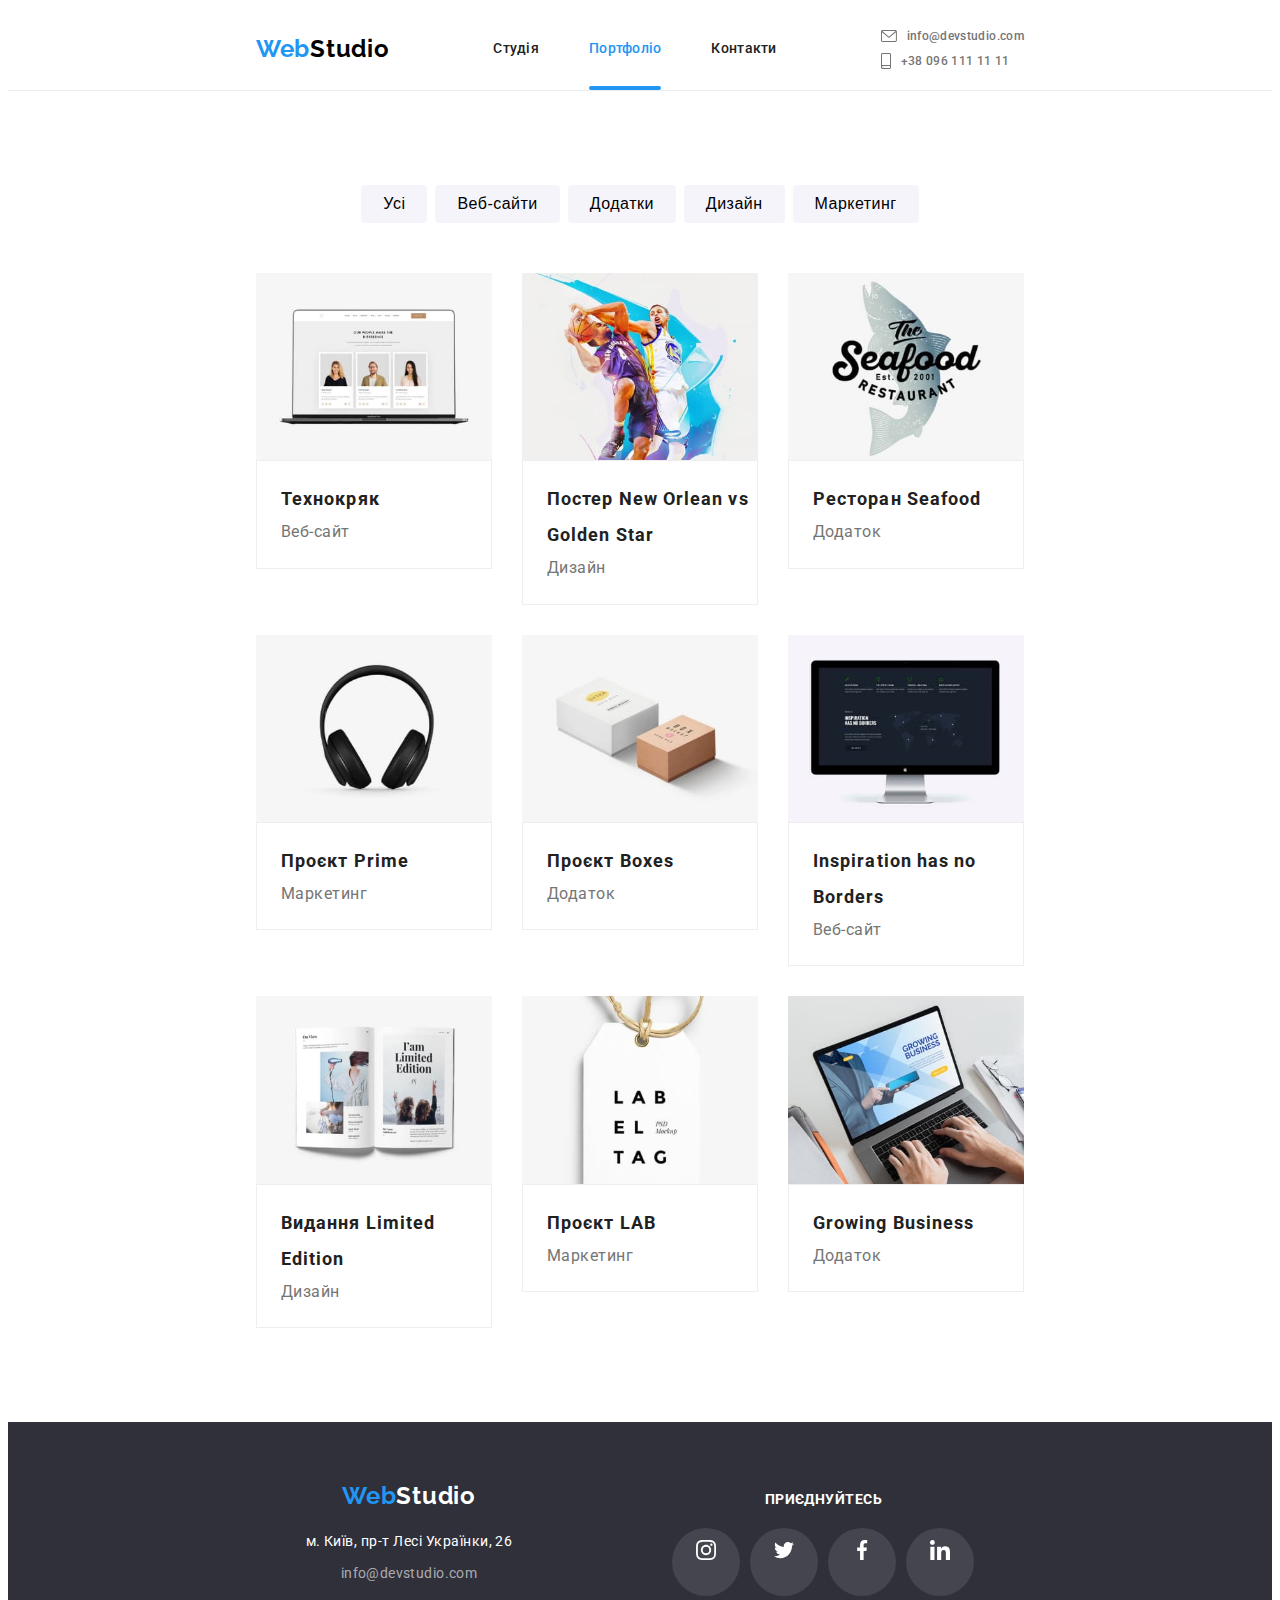
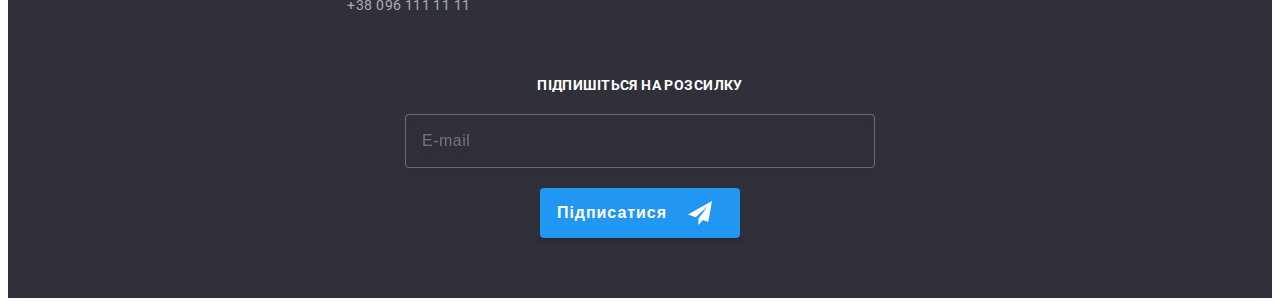
==== commit ad886eb7: "Applies Adaptive Graphics" ====
--- a/portfolio.html
+++ b/portfolio.html
@@ -19,29 +19,78 @@
     <header class="header-container portfolio-header">
         <div class="container header-wrap">
             <a href="/" lang="en" class="logo">Web<span class="logo__item--black">Studio</span></a>
-            <nav>
-                <ul class="nav">
-                    <li><a class="nav__link" href="./index.html">Студія</a></li>
-                    <li><a class="nav__link nav__link--current" href="">Портфоліо</a></li>
-                    <li><a class="nav__link" href="">Контакти</a></li>
+            <nav class="nav">
+                <ul class="nav-list">
+                    <li><a class="nav-list__link" href="./index.html">Студія</a></li>
+                    <li><a class="nav-list__link nav-list__link--current" href="">Портфоліо</a></li>
+                    <li><a class="nav-list__link" href="">Контакти</a></li>
                     </ul>
             </nav>
-            <ul class="header-contacts">
-                <li><a href="mailto:info@devstudio.com" class="header-contacts__link">
-                    <svg aria-label="конверт" class="header-contacts__icon-envelope" width="16px" height="12px">
-                        <use href="./images/sprite.svg#envelope"></use>
-                    </svg>
-                    info@devstudio.com</a>
-                </li>
-                <li><a href="tel:+380961111111" class="header-contacts__link">
-                    <svg aria-label="смартфон" class="header-contacts__icon-smartphone" width="10px" height="16px">
-                        <use href="./images/sprite.svg#smartphone"></use>
-                    </svg>
-                    +38 096 111 11 11</a>
+<!-- Мобільне випадаюче меню -->
+
+<button type="button" class="menu-toggle js-open-menu" aria-expanded="false" aria-controls="mobile-menu">
+    <svg aria-label="кнопка відкривання мобільного меню" class="" width="24" height="16">
+        <use href="./images/sprite.svg#mob-menu-burger" class="menu-toggle__icon"></use>
+    </svg>
+</button>
+<div class="menu-container js-menu-container" id="mobile-menu-wrap">
+    <button type="button" class="menu-toggle js-close-menu">
+        <svg aria-label="кнопка закривання мобільного меню" class="" width="18.67px" height="18.67px">
+            <use href="./images/sprite.svg#mob-menu-close" class="menu-toggle__icon"></use>
+        </svg>
+    </button>
+    <div class="mobile-menu-wrap">
+        <ul class="mobile-menu">
+            <li class="mobile-menu__item"><a class="mobile-menu__link" href="./index.html">Студія</a>
+            </li>
+            <li class="mobile-menu__item"><a class="mobile-menu__link mobile-menu__link--current" href="./">Портфоліо</a></li>
+            <li class="mobile-menu__item"><a class="mobile-menu__link" href="">Контакти</a></li>
+        </ul>
+        <div class="mobile-menu-contacts-wrap">
+            <ul class="mobile-menu-contacts">
+                <li class="mobile-menu-contacts__item">
+                    <a href="tel:+380961111111" class="mobile-menu-contacts__link">+38 096 111 11 11</a>
+                </li>
+                <li class="mob-menu-contacts__item">
+                    <a href="mailto:info@devstudio.com" class="mobile-menu-contacts__link">info@devstudio.com</a>
+                </li>
+            </ul>
+            <ul class="mobile-menu-soc-list">
+                <li class="mobile-menu-soc-list__item">
+                    <a href="" class="mobile-menu-soc-list__link">Instagram</a>
+                </li>
+                <li class="mobile-menu-soc-list__item">
+                    <a href="" class="mobile-menu-soc-list__link">Twitter</a>
+                </li>
+                <li class="mobile-menu-soc-list__item">
+                    <a href="" class="mobile-menu-soc-list__link">Facebook</a>
+                </li>
+                <li class="mobile-menu-soc-list__item">
+                    <a href="" class="mobile-menu-soc-list__link">LinkedIn</a>
                 </li>
             </ul>
         </div>
-    </header>
+    </div>
+</div>
+</nav>
+<!-- Контакти шапки для планшетів і десктопів -->
+<ul class="header-contacts">
+    <li class="header-contacts__item"><a href="mailto:info@devstudio.com" class="header-contacts__link">
+            <svg aria-label="конверт" class="header-contacts__icon-envelope" width="16px" height="12px">
+                <use href="./images/sprite.svg#envelope"></use>
+            </svg>
+            info@devstudio.com</a>
+    </li>
+    <li class="header-contacts__item"><a href="tel:+380961111111" class="header-contacts__link">
+            <svg aria-label="смартфон" class="header-contacts__icon-smartphone" width="10px" height="16px">
+                <use href="./images/sprite.svg#smartphone"></use>
+            </svg>
+            +38 096 111 11 11
+        </a>
+    </li>
+</ul>
+</div>
+</header>
     <main>
         <section class="main-container">
             <div class="container">
@@ -191,48 +240,53 @@
     <!-- Підвал сторінки -->
     <footer class="footer-container">
         <div class="container footer-wrap">
-            <div>
-                <a href="/" lang="en" class="logo">Web<span class="logo__item--white">Studio</span></a>
-                <address class="address-wrap">
-                    <ul class="footer-contacts">
-                        <li><a href="https://goo.gl/maps/rDy1vXwuBz4z4Ud97" class="footer-contacts__address-link">м. Київ, пр-т Лесі Українки, 26</a></li>
-                        <li><a href="mailto:info@devstudio.com" class="footer-contacts__link">info@devstudio.com</a></li>
-                        <li><a href="tel:+380961111111" class="footer-contacts__link">+38 096 111 11 11</a></li>
+            <div class="footer-meta">
+                <div class="logoAddress-wrap">
+                    <a href="/" lang="en" class="logo">Web<span class="logo__item--white">Studio</span></a>
+                    <address class="address-wrap">
+                        <ul class="footer-contacts">
+                            <li><a href="https://goo.gl/maps/rDy1vXwuBz4z4Ud97" class="footer-contacts__address-link">м.
+                                    Київ, пр-т Лесі Українки, 26</a>
+                            </li>
+                            <li><a href="mailto:info@devstudio.com" class="footer-contacts__link">info@devstudio.com</a>
+                            </li>
+                            <li><a href="tel:+380961111111" class="footer-contacts__link">+38 096 111 11 11</a></li>
+                        </ul>
+                    </address>
+                </div>
+                <div class="soc-wrap">
+                    <p class="soc-wrap__text">приєднуйтесь</p>
+                    <ul class="soc-list">
+                        <li>
+                            <a href="" class="soc-list__link soc-list__link--dark-bgr">
+                                <svg aria-label="instagram" class="icon-instagram" width="20px" height="20px">
+                                    <use href="./images/sprite.svg#instagram"></use>
+                                </svg>
+                            </a>
+                        </li>
+                        <li>
+                            <a href="" class="soc-list__link soc-list__link--dark-bgr">
+                                <svg aria-label="twitter" class="icon-twitter" width="20px" height="20px">
+                                    <use href="./images/sprite.svg#twitter"></use>
+                                </svg>
+                            </a>
+                        </li>
+                        <li>
+                            <a href="" class="soc-list__link soc-list__link--dark-bgr">
+                                <svg aria-label="facebook" class="icon-facebook" width="20px" height="20px">
+                                    <use href="./images/sprite.svg#facebook"></use>
+                                </svg>
+                            </a>
+                        </li>
+                        <li>
+                            <a href="" class="soc-list__link soc-list__link--dark-bgr">
+                                <svg aria-label="linkedin" class="icon-linkedin" width="20px" height="20px">
+                                    <use href="./images/sprite.svg#linkedin"></use>
+                                </svg>
+                            </a>
+                        </li>
                     </ul>
-                </address>
-            </div>
-            <div class="soc-wrap">
-                <p class="soc-wrap__text">приєднуйтесь</p>
-                <ul class="soc-list">
-                    <li>
-                        <a href="" class="soc-list__link soc-list__link--dark-bgr">
-                            <svg aria-label="instagram" class="icon-instagram" width="20px" height="20px">
-                                <use href="./images/sprite.svg#instagram"></use>
-                            </svg>
-                        </a>
-                    </li>
-                    <li>
-                        <a href="" class="soc-list__link soc-list__link--dark-bgr">
-                            <svg aria-label="twitter" class="icon-twitter" width="20px" height="20px">
-                                <use href="./images/sprite.svg#twitter"></use>
-                            </svg>
-                        </a>
-                    </li>
-                    <li>
-                        <a href="" class="soc-list__link soc-list__link--dark-bgr">
-                            <svg aria-label="facebook" class="icon-facebook" width="20px" height="20px">
-                                <use href="./images/sprite.svg#facebook"></use>
-                            </svg>
-                        </a>
-                    </li>
-                    <li>
-                        <a href="" class="soc-list__link soc-list__link--dark-bgr">
-                            <svg aria-label="linkedin" class="icon-linkedin" width="20px" height="20px">
-                                <use href="./images/sprite.svg#linkedin"></use>
-                            </svg>
-                        </a>
-                    </li>
-                </ul>
+                </div>
             </div>
             <div class="signup-form">
                 <form name="signup-form" autocomplete="off">
@@ -250,5 +304,6 @@
             </div>
         </div>
     </footer>
+    <script src="./js/mobile-menu.js"></script>
 </body>
 </html>--- a/css/main.min.css
+++ b/css/main.min.css
@@ -1 +1 @@
-:root{--primary-bg-color: #F5F5F5;--secondary-bg-color: #F5F4FA;--tertiary-bg-and-text-color: #FFFFFF;--primary-accent-bg-and-text-color: #2196F3;--secondary-accent-bg-color: #188CE8;--primary-text-color: #212121;--secondary-text-color: #757575;--transition-timing-function: cubic-bezier(0.4, 0, 0.2, 1)}ul{list-style:none;margin:0;padding:0}a{text-decoration:none;font-style:normal;display:block}img{display:block}h1,h2,h3,h4,h5,h6,p{margin:0}body{font-family:"Roboto",sans-serif;color:var(--primary-text-color);background-color:var(--tertiary-bg-and-text-color);letter-spacing:.03em}.container{margin:0 auto;padding-left:15px;padding-right:15px;width:480px;outline:2px solid red}@media screen and (min-width: 768px){.container{width:768px}}@media screen and (min-width: 1600px){.container{width:1600px}}.header-container{padding-top:16px;padding-bottom:16px}@media screen and (min-width: 768px){.header-container{padding-top:21px;padding-bottom:21px}}@media screen and (min-width: 1600px){.header-container{padding-top:24px;padding-bottom:25px}}.header-wrap{display:-webkit-box;display:-ms-flexbox;display:flex;-webkit-box-align:center;-ms-flex-align:center;align-items:center}@media screen and (min-width: 768px)and (max-width: 1599px){.header-wrap{-webkit-box-pack:justify;-ms-flex-pack:justify;justify-content:space-between}}.portfolio-header{border-bottom:1px solid #ececec}.nav{display:none}@media screen and (min-width: 768px){.nav{display:-webkit-box;display:-ms-flexbox;display:flex;gap:50px}}.nav__link{position:relative;color:var(--primary-text-color);-webkit-transition:color 250ms var(--transition-timing-function);transition:color 250ms var(--transition-timing-function);font-weight:500;font-size:14px;line-height:1.1;letter-spacing:.02em}.nav__link:hover,.nav__link:focus{color:var(--primary-accent-bg-and-text-color)}.nav__link--current{color:var(--primary-accent-bg-and-text-color)}.nav__link--current::after{position:absolute;left:0;bottom:-33px;content:"";display:block;width:100%;height:4px;background-color:var(--primary-accent-bg-and-text-color);border-radius:2px;opacity:1;-webkit-transition:opacity 250ms var(--transition-timing-function);transition:opacity 250ms var(--transition-timing-function)}.header-contacts{display:none}@media screen and (min-width: 768px){.header-contacts{display:block}}@media screen and (min-width: 1600px){.header-contacts{display:-webkit-box;display:-ms-flexbox;display:flex;gap:50px;margin-left:auto}}@media screen and (min-width: 768px)and (max-width: 1599px){.header-contacts__item:not(:last-child){margin-bottom:10px}}.header-contacts__link{display:-webkit-box;display:-ms-flexbox;display:flex;-webkit-box-align:center;-ms-flex-align:center;align-items:center;color:var(--secondary-text-color);-webkit-transition:color 250ms var(--transition-timing-function);transition:color 250ms var(--transition-timing-function)}@media screen and (min-width: 768px){.header-contacts__link{font-weight:500;font-size:12px;line-height:1.17;letter-spacing:.03em}}@media screen and (min-width: 1600px){.header-contacts__link{font-weight:500;font-size:14px;line-height:1.1;letter-spacing:.03em}}.header-contacts__link:hover,.header-contacts__link:focus{color:var(--primary-accent-bg-and-text-color)}.header-contacts__icon-envelope{fill:currentColor;margin-right:10px}.header-contacts__icon-envelope:hover,.header-contacts__icon-envelope:focus{fill:var(--primary-accent-bg-and-text-color)}.header-contacts__icon-smartphone{fill:currentColor;margin-right:10px}.header-contacts__icon-smartphone:hover,.header-contacts__icon-smartphone:focus{fill:var(--primary-accent-bg-and-text-color)}.footer-container{padding-top:60px;padding-bottom:60px;background-color:#2f303a}.footer-wrap{display:-webkit-box;display:-ms-flexbox;display:flex;-webkit-box-align:center;-ms-flex-align:center;align-items:center;-webkit-box-pack:center;-ms-flex-pack:center;justify-content:center;-webkit-box-orient:vertical;-webkit-box-direction:normal;-ms-flex-direction:column;flex-direction:column}@media screen and (min-width: 1600px){.footer-wrap{display:-webkit-box;display:-ms-flexbox;display:flex;-webkit-box-align:baseline;-ms-flex-align:baseline;align-items:baseline;-webkit-box-pack:start;-ms-flex-pack:start;justify-content:flex-start;-webkit-box-orient:horizontal;-webkit-box-direction:normal;-ms-flex-direction:row;flex-direction:row}}.footer-meta{text-align:center}@media screen and (min-width: 768px){.footer-meta{display:-webkit-box;display:-ms-flexbox;display:flex;-webkit-box-align:baseline;-ms-flex-align:baseline;align-items:baseline;gap:160px;margin-bottom:60px}}@media screen and (min-width: 1600px){.footer-meta{text-align:left;gap:70px;margin-bottom:0;margin-left:200px}}.address-wrap{margin-top:20px}.footer-contacts__address-link{color:var(--tertiary-bg-and-text-color);font-weight:400;font-size:14px;line-height:1.7}.footer-contacts__link{color:rgba(255,255,255,.6);-webkit-transition:color 250ms var(--transition-timing-function);transition:color 250ms var(--transition-timing-function);font-weight:400;font-size:14px;line-height:1.7;letter-spacing:.03em;margin-top:8px}@media screen and (min-width: 1600px){.footer-contacts__link{margin-top:9px}}.footer-contacts__link:hover,.footer-contacts__link:focus{color:var(--primary-accent-bg-and-text-color)}@media screen and (max-width: 767px){.soc-wrap{margin-top:60px;margin-bottom:60px}}@media screen and (min-width: 1600px){.soc-wrap{margin-right:90px}}.soc-wrap__text{font-weight:700;font-size:14px;line-height:1.14;text-transform:uppercase;color:var(--tertiary-bg-and-text-color);text-align:center;margin-bottom:20px}@media screen and (min-width: 1600px){.soc-wrap__text{text-align:left}}.signup-form{width:100%;text-align:center}@media screen and (min-width: 1600px){.signup-form{width:663px;text-align:left}}.signup-form__text{font-weight:700;font-size:14px;line-height:1.14;letter-spacing:.03em;text-transform:uppercase;color:var(--tertiary-bg-and-text-color);margin-bottom:20px}.signup-form__input{height:50px;width:100%;border:1px solid rgba(255,255,255,.3);-webkit-filter:drop-shadow(0px 4px 4px rgba(0, 0, 0, 0.15));filter:drop-shadow(0px 4px 4px rgba(0, 0, 0, 0.15));border-radius:4px;background-color:rgba(0,0,0,0);padding-left:16px;color:rgba(255,255,255,.3);font-weight:400;font-size:16px;line-height:1.25;letter-spacing:.03em;-webkit-transition:outline-color 250ms var(--transition-timing-function),border-color 250ms var(--transition-timing-function);transition:outline-color 250ms var(--transition-timing-function),border-color 250ms var(--transition-timing-function)}@media screen and (min-width: 768px){.signup-form__input{width:450px;margin-bottom:20px}}@media screen and (min-width: 1600px){.signup-form__input{width:358px;margin-right:12px;margin-bottom:0}}.signup-form__input::-webkit-input-placeholder{font-weight:400;font-size:16px;line-height:1.25px}.signup-form__input::-moz-placeholder{font-weight:400;font-size:16px;line-height:1.25px}.signup-form__input:-ms-input-placeholder{font-weight:400;font-size:16px;line-height:1.25px}.signup-form__input::-ms-input-placeholder{font-weight:400;font-size:16px;line-height:1.25px}.signup-form__input::placeholder{font-weight:400;font-size:16px;line-height:1.25px}.signup-form__input:focus-within{border:none;outline:1px solid rgba(255,255,255,.3)}.signup-form__btn-wrap{position:relative;width:200px;height:50px;display:inline-block;margin-top:20px}@media screen and (min-width: 768px)and (max-width: 1599px){.signup-form__btn-wrap{display:block;margin:0 auto}}@media screen and (min-width: 1600px){.signup-form__btn-wrap{margin-top:0}}.signup-form__btn{width:200px;height:50px;-webkit-box-shadow:0px 4px 4px rgba(0,0,0,.15);box-shadow:0px 4px 4px rgba(0,0,0,.15);border-radius:4px;border-color:rgba(0,0,0,0);background-color:var(--primary-accent-bg-and-text-color);color:var(--tertiary-bg-and-text-color);cursor:pointer;font-weight:700;font-size:16px;line-height:1.9;letter-spacing:.06em;padding-right:62px}.signup-form__btn-icon{position:absolute;top:50%;right:28px;-webkit-transform:translateY(-50%);transform:translateY(-50%)}.logo{color:var(--primary-accent-bg-and-text-color);font-family:"Raleway",sans-serif;font-weight:700;font-size:26px;line-height:1.2;letter-spacing:.03em}@media screen and (min-width: 1600px){.logo{margin-right:93px}}.logo__item--black{color:#000}.logo__item--white{color:var(--tertiary-bg-and-text-color)}.button{display:block;margin:0 auto;height:50px;font-weight:700;font-size:16px;line-height:1.9;letter-spacing:.06em;-webkit-box-shadow:0px 4px 4px rgba(0,0,0,.15);box-shadow:0px 4px 4px rgba(0,0,0,.15);border-color:rgba(0,0,0,0);border-radius:4px;cursor:pointer;color:var(--tertiary-bg-and-text-color);background-color:var(--primary-accent-bg-and-text-color);-webkit-transition:background-color 250ms var(--transition-timing-function);transition:background-color 250ms var(--transition-timing-function)}.button:hover,.button:focus{background-color:var(--secondary-accent-bg-color)}.button--wide{min-width:216px}.button--narrow{min-width:200px}.soc-list{display:-webkit-box;display:-ms-flexbox;display:flex;-webkit-box-pack:center;-ms-flex-pack:center;justify-content:center;gap:10px}.soc-list__link{height:44px;width:44px;padding:12px;border-radius:50%}.soc-list__link--light-bgr{fill:#afb1b8;-webkit-transition:fill 250ms var(--transition-timing-function),background-color 250ms var(--transition-timing-function);transition:fill 250ms var(--transition-timing-function),background-color 250ms var(--transition-timing-function)}.soc-list__link--light-bgr:hover,.soc-list__link--light-bgr:focus{fill:var(--tertiary-bg-and-text-color);background-color:var(--primary-accent-bg-and-text-color)}.soc-list__link--dark-bgr{fill:var(--tertiary-bg-and-text-color);background-color:rgba(255,255,255,.1);-webkit-transition:background-color 250ms var(--transition-timing-function);transition:background-color 250ms var(--transition-timing-function)}.soc-list__link--dark-bgr:hover,.soc-list__link--dark-bgr:focus{background-color:var(--primary-accent-bg-and-text-color)}.portfolio-btn-list{display:-webkit-box;display:-ms-flexbox;display:flex;-webkit-box-pack:center;-ms-flex-pack:center;justify-content:center;gap:8px;margin-bottom:50px}.portfolio-btn-list__item{background-color:var(--secondary-bg-color);-webkit-transition:color 250ms var(--transition-timing-function),background-color 250ms var(--transition-timing-function),-webkit-box-shadow 250ms var(--transition-timing-function);transition:color 250ms var(--transition-timing-function),background-color 250ms var(--transition-timing-function),-webkit-box-shadow 250ms var(--transition-timing-function);transition:color 250ms var(--transition-timing-function),background-color 250ms var(--transition-timing-function),box-shadow 250ms var(--transition-timing-function);transition:color 250ms var(--transition-timing-function),background-color 250ms var(--transition-timing-function),box-shadow 250ms var(--transition-timing-function),-webkit-box-shadow 250ms var(--transition-timing-function);cursor:pointer;font-weight:500;font-size:16px;line-height:1.6;letter-spacing:.03em;text-align:center;padding:6px 22px;border-radius:4px;border:rgba(0,0,0,0)}.portfolio-btn-list__item:hover,.portfolio-btn-list__item:focus{color:var(--tertiary-bg-and-text-color);background-color:var(--primary-accent-bg-and-text-color);-webkit-box-shadow:0px 3px 1px rgba(0,0,0,.1),0px 1px 2px rgba(0,0,0,.08),0px 2px 2px rgba(0,0,0,.12);box-shadow:0px 3px 1px rgba(0,0,0,.1),0px 1px 2px rgba(0,0,0,.08),0px 2px 2px rgba(0,0,0,.12)}.main-container{padding-top:94px;padding-bottom:94px}.projects-container{margin-left:auto;margin-right:auto}.projects-set{display:-webkit-box;display:-ms-flexbox;display:flex;-ms-flex-wrap:wrap;flex-wrap:wrap;gap:30px}.projects-set__item{background-color:var(--tertiary-bg-and-text-color);width:calc((100% - 60px)/3);-webkit-transition:-webkit-box-shadow 250ms var(--transition-timing-function);transition:-webkit-box-shadow 250ms var(--transition-timing-function);transition:box-shadow 250ms var(--transition-timing-function);transition:box-shadow 250ms var(--transition-timing-function), -webkit-box-shadow 250ms var(--transition-timing-function)}.projects-set__item:hover{-webkit-box-shadow:0px 1px 1px rgba(0,0,0,.12),0px 4px 4px rgba(0,0,0,.06),1px 4px 6px rgba(0,0,0,.16);box-shadow:0px 1px 1px rgba(0,0,0,.12),0px 4px 4px rgba(0,0,0,.06),1px 4px 6px rgba(0,0,0,.16)}.project-item-visual__image{display:block;max-width:100%;height:auto}.project-item-visual{position:relative;overflow:hidden}.project-item-visual__overley{position:absolute;-webkit-transform:translateY(0);transform:translateY(0);-webkit-transition:color 250ms var(--transition-timing-function),background-color 250ms var(--transition-timing-function),-webkit-transform 250ms var(--transition-timing-function);transition:color 250ms var(--transition-timing-function),background-color 250ms var(--transition-timing-function),-webkit-transform 250ms var(--transition-timing-function);transition:transform 250ms var(--transition-timing-function),color 250ms var(--transition-timing-function),background-color 250ms var(--transition-timing-function);transition:transform 250ms var(--transition-timing-function),color 250ms var(--transition-timing-function),background-color 250ms var(--transition-timing-function),-webkit-transform 250ms var(--transition-timing-function);padding:63px 24px;font-size:18px;line-height:1.6;letter-spacing:.03em}.projects-set__item:hover .project-item-visual__overley,.projects-set__item:focus .project-item-visual__overley{-webkit-transform:translateY(-100%);transform:translateY(-100%);color:var(--tertiary-bg-and-text-color);background-color:rgba(33,150,243,.9)}.project-item-meta{padding-top:20px;padding-bottom:20px;padding-left:24px;border:1px solid #eee}.project-item-meta__title{font-size:18px;line-height:2;letter-spacing:.06em}.project-item-meta__text{color:var(--secondary-text-color);font-size:16px;line-height:1.9;letter-spacing:.03em}.hero-container{background-image:-webkit-gradient(linear, left top, left bottom, from(rgba(47, 48, 58, 0.4)), to(rgba(47, 48, 58, 0.4))),url("../images/hero.jpg");background-image:linear-gradient(rgba(47, 48, 58, 0.4), rgba(47, 48, 58, 0.4)),url("../images/hero.jpg");background-color:#2f303a;background-size:cover;background-repeat:no-repeat;background-position:center;padding-top:118px;padding-bottom:118px}@media screen and (min-width: 1600px){.hero-container{padding-top:200px;padding-bottom:200px}}.container__hero-title{color:var(--tertiary-bg-and-text-color);text-align:center;text-transform:uppercase;margin:0 auto 30px auto;font-weight:900;font-size:26px;line-height:1.6;letter-spacing:.06em}@media screen and (min-width: 1600px){.container__hero-title{font-weight:900;font-size:44px;line-height:1.4;letter-spacing:.06em}}.backdrop{position:fixed;top:0;left:0;width:100%;height:100%;background-color:rgba(0,0,0,.2);opacity:1;-webkit-transition:opacity 250ms var(--transition-timing-function);transition:opacity 250ms var(--transition-timing-function);z-index:1}.backdrop.is-hidden{opacity:0;-webkit-transition:opacity 250ms var(--transition-timing-function);transition:opacity 250ms var(--transition-timing-function);pointer-events:none}.modal{position:absolute;top:50%;left:50%;min-width:528px;min-height:581px;background-color:var(--tertiary-bg-and-text-color);-webkit-transform:translate(-50%, -50%) scale(1);transform:translate(-50%, -50%) scale(1);-webkit-transition:-webkit-transform 250ms var(--transition-timing-function);transition:-webkit-transform 250ms var(--transition-timing-function);transition:transform 250ms var(--transition-timing-function);transition:transform 250ms var(--transition-timing-function), -webkit-transform 250ms var(--transition-timing-function);border-radius:4px;-webkit-box-shadow:0px 1px 3px rgba(0,0,0,.12),0px 1px 1px rgba(0,0,0,.14),0px 2px 1px rgba(0,0,0,.2);box-shadow:0px 1px 3px rgba(0,0,0,.12),0px 1px 1px rgba(0,0,0,.14),0px 2px 1px rgba(0,0,0,.2)}.backdrop.is-hidden .modal{-webkit-transform:translate(-50%, -50%) scale(0.9);transform:translate(-50%, -50%) scale(0.9);-webkit-transition:-webkit-transform 250ms var(--transition-timing-function);transition:-webkit-transform 250ms var(--transition-timing-function);transition:transform 250ms var(--transition-timing-function);transition:transform 250ms var(--transition-timing-function), -webkit-transform 250ms var(--transition-timing-function)}.modal__close-btn{position:absolute;top:8px;right:8px;width:30px;height:30px;border-radius:50%;border:1px solid rgba(0,0,0,.1);background-color:var(--tertiary-bg-and-text-color);-webkit-transition:fill 250ms var(--transition-timing-function);transition:fill 250ms var(--transition-timing-function)}.modal__close-btn:hover,.modal__close-btn:focus{cursor:pointer;fill:var(--primary-accent-bg-and-text-color)}.application-form{padding:40px}.application-form__header{text-align:center;font-weight:700;font-size:20px;line-height:1.15;letter-spacing:.03em;margin-bottom:12px}.application-form__label{display:-webkit-box;display:-ms-flexbox;display:flex;-webkit-box-orient:vertical;-webkit-box-direction:normal;-ms-flex-direction:column;flex-direction:column;margin-bottom:10px}.application-form__label-text{margin-bottom:4px;font-size:12px;line-height:1.17;letter-spacing:.01em;color:#757575}.application-form__input-wrapper{position:relative}.application-form__input{border:1px solid rgba(33,33,33,.2);border-radius:4px;height:40px;display:block;width:100%;padding-left:42px;font-size:12px;line-height:1.17;letter-spacing:.01em;color:currentColor;-webkit-transition:border-color 250ms var(--transition-timing-function),outline-color 250ms var(--transition-timing-function);transition:border-color 250ms var(--transition-timing-function),outline-color 250ms var(--transition-timing-function)}.application-form__input:hover,.application-form__input:focus{border-color:var(--primary-accent-bg-and-text-color)}.application-form__input:focus-within{border:none;outline:1px solid var(--primary-accent-bg-and-text-color)}.application-form__icon{position:absolute;top:50%;left:12px;-webkit-transform:translateY(-50%);transform:translateY(-50%);-webkit-transition:border-color 250ms var(--transition-timing-function),fill 250ms var(--transition-timing-function);transition:border-color 250ms var(--transition-timing-function),fill 250ms var(--transition-timing-function)}.application-form__icon:hover,.application-form__icon:focus{fill:var(--primary-accent-bg-and-text-color)}.application-form__input:hover+.application-form__icon,.application-form__input:focus+.application-form__icon{fill:var(--primary-accent-bg-and-text-color)}.application-form__comment{width:100%;height:120px;resize:none;padding:12px 16px;border:1px solid rgba(33,33,33,.2);border-radius:4px;font-size:12px;line-height:1.17;letter-spacing:.01em;color:currentColor;-webkit-transition:border-color 250ms var(--transition-timing-function),outline-color 250ms var(--transition-timing-function);transition:border-color 250ms var(--transition-timing-function),outline-color 250ms var(--transition-timing-function)}.application-form__comment:hover,.application-form__comment:focus{border-color:var(--primary-accent-bg-and-text-color)}.application-form__comment:focus-within{border:none;outline:1px solid var(--primary-accent-bg-and-text-color)}.application-form__comment::-webkit-input-placeholder{font-weight:400;font-size:12px;line-height:1.2;letter-spacing:.01em;color:rgba(117,117,117,.5)}.application-form__comment::-moz-placeholder{font-weight:400;font-size:12px;line-height:1.2;letter-spacing:.01em;color:rgba(117,117,117,.5)}.application-form__comment:-ms-input-placeholder{font-weight:400;font-size:12px;line-height:1.2;letter-spacing:.01em;color:rgba(117,117,117,.5)}.application-form__comment::-ms-input-placeholder{font-weight:400;font-size:12px;line-height:1.2;letter-spacing:.01em;color:rgba(117,117,117,.5)}.application-form__comment::placeholder{font-weight:400;font-size:12px;line-height:1.2;letter-spacing:.01em;color:rgba(117,117,117,.5)}.application-form__label-terms{position:relative;font-size:14px;line-height:1.7;letter-spacing:.03em;color:var(--secondary-text-color);margin-top:10px;margin-bottom:30px;display:block;padding-left:37px}.application-form__agreement-link{text-decoration:underline;color:var(--primary-accent-bg-and-text-color);display:inline-block}.application-form__checkbox{position:absolute;width:1px;height:1px;margin:-1px;border:0;padding:0;clip:rect(0 0 0 0);overflow:hidden}.application-form__checkbox-icon{position:absolute;top:50%;left:14px;-webkit-transform:translateY(-50%);transform:translateY(-50%);width:16px;height:15px;border:2px solid var(--primary-text-color);border-radius:2px;-webkit-transition:background-color 250ms var(--transition-timing-function),border-color 250ms var(--transition-timing-function);transition:background-color 250ms var(--transition-timing-function),border-color 250ms var(--transition-timing-function)}.application-form__checkbox:checked~.application-form__checkbox-icon{background-color:var(--primary-accent-bg-and-text-color);border:1px solid rgba(0,0,0,0)}.advant-container{padding-top:60px;padding-bottom:60px}@media screen and (min-width: 1600px){.advant-container{padding-top:94px;padding-bottom:94px}}.advant-list{gap:30px}@media screen and (min-width: 768px){.advant-list{display:-webkit-box;display:-ms-flexbox;display:flex;-webkit-box-pack:center;-ms-flex-pack:center;justify-content:center;-ms-flex-wrap:wrap;flex-wrap:wrap}}.advant-list__item{max-width:450px}@media screen and (min-width: 768px){.advant-list__item{max-width:354px}}@media screen and (min-width: 1600px){.advant-list__item{max-width:270px}}.advant-list__title{font-size:14px;line-height:1.1;letter-spacing:.03em;text-transform:uppercase;margin-bottom:10px}.advant-list__desc{color:var(--secondary-text-color);font-size:14px;line-height:1.7;letter-spacing:.03em}.advant-list__icon-wrap{background-color:var(--secondary-bg-color);height:120px;border-radius:4px;margin-bottom:30px;display:-webkit-box;display:-ms-flexbox;display:flex;-webkit-box-align:center;-ms-flex-align:center;align-items:center;-webkit-box-pack:center;-ms-flex-pack:center;justify-content:center}.activities-container{padding-bottom:94px;display:none}@media screen and (min-width: 1600px){.activities-container{display:block}}.container__activities-section-title{font-size:36px;line-height:1.2;letter-spacing:.03em;text-align:center;margin-bottom:50px}.activities-list{display:-webkit-box;display:-ms-flexbox;display:flex;-webkit-box-pack:center;-ms-flex-pack:center;justify-content:center;gap:30px}.activities-list__item{position:relative}.activities-list__overley{position:absolute;left:0;bottom:0;width:100%;height:70px;display:-webkit-box;display:-ms-flexbox;display:flex;-webkit-box-align:center;-ms-flex-align:center;align-items:center;-webkit-box-pack:center;-ms-flex-pack:center;justify-content:center;font-weight:700;font-size:14px;line-height:1.1;letter-spacing:.03em;text-transform:uppercase;color:var(--tertiary-bg-and-text-color);background:rgba(47,48,58,.8)}.team-container{background-color:var(--secondary-bg-color);outline:2px solid blue;padding-top:60px;padding-bottom:60px}@media screen and (min-width: 1600px){.team-container{padding-top:94px;padding-bottom:94px}}.container__team-section-title{text-align:center;margin-bottom:30px;font-size:28px;line-height:1.8;letter-spacing:.03em}@media screen and (min-width: 1600px){.container__team-section-title{margin-bottom:50px;font-size:36px;line-height:1.2;letter-spacing:.03em}}.team-list{gap:30px}@media screen and (min-width: 768px){.team-list{display:-webkit-box;display:-ms-flexbox;display:flex;-webkit-box-pack:center;-ms-flex-pack:center;justify-content:center;-ms-flex-wrap:wrap;flex-wrap:wrap}}.team-list__item{width:450px;height:622px;background-color:var(--tertiary-bg-and-text-color)}@media screen and (min-width: 768px){.team-list__item{width:354px;height:536px}}@media screen and (min-width: 1600px){.team-list__item{width:270px;height:428px}}@media screen and (min-width: 768px){.team-list__item{-ms-flex-preferred-size:calc((100% - 90px)/2);flex-basis:calc((100% - 90px)/2)}}@media screen and (min-width: 1600px){.team-list__item{-ms-flex-preferred-size:calc((100% - 550px)/4);flex-basis:calc((100% - 550px)/4)}}@media screen and (max-width: 767px){.team-list__item:not(:last-child){margin-bottom:30px}}.team-list__image{display:block;max-width:100%;height:auto}.team-list__meta{padding-top:30px;padding-bottom:24px;-webkit-box-shadow:0px 1px 3px rgba(0,0,0,.12),0px 1px 1px rgba(0,0,0,.14),0px 2px 1px rgba(0,0,0,.2);box-shadow:0px 1px 3px rgba(0,0,0,.12),0px 1px 1px rgba(0,0,0,.14),0px 2px 1px rgba(0,0,0,.2);border-radius:0px 0px 4px 4px}@media screen and (min-width: 1600px){.team-list__meta{padding-bottom:30px}}.team-list__name{font-weight:500;font-size:16px;line-height:1.2;letter-spacing:.03em;text-align:center;margin-bottom:10px}.team-list__position{color:var(--secondary-text-color);font-size:16px;line-height:1.2;letter-spacing:.03em;text-align:center;margin-bottom:16px}.clients-container{padding-top:60px;padding-bottom:60px;outline:2px solid #9acd32}@media screen and (min-width: 1600px){.clients-container{padding-top:94px;padding-bottom:94px}}.container__clients-section-title{margin-bottom:30px;font-size:28px;line-height:1.17;letter-spacing:.03em;text-align:center}@media screen and (min-width: 1600px){.container__clients-section-title{margin-bottom:50px;font-size:36px;line-height:1.17;letter-spacing:.03em}}.clients-list{display:-webkit-box;display:-ms-flexbox;display:flex;-webkit-box-pack:center;-ms-flex-pack:center;justify-content:center;gap:30px}@media screen and (max-width: 1599px){.clients-list{-ms-flex-wrap:wrap;flex-wrap:wrap}}@media screen and (max-width: 767px){.clients-list__item{-ms-flex-preferred-size:calc((100% - 60px)/2);flex-basis:calc((100% - 60px)/2)}}@media screen and (min-width: 768px)and (max-width: 1599px){.clients-list__item{-ms-flex-preferred-size:calc((100% - 90px)/3);flex-basis:calc((100% - 90px)/3)}}.clients-list__link{display:-webkit-box;display:-ms-flexbox;display:flex;-webkit-box-align:center;-ms-flex-align:center;align-items:center;-webkit-box-pack:center;-ms-flex-pack:center;justify-content:center;border:1px solid #afb1b8;border-radius:4px;fill:#afb1b8;-webkit-transition:fill 250ms var(--transition-timing-function),border 250ms var(--transition-timing-function);transition:fill 250ms var(--transition-timing-function),border 250ms var(--transition-timing-function);height:92px;width:210px}@media screen and (min-width: 768px){.clients-list__link{width:226px}}@media screen and (min-width: 1600px){.clients-list__link{width:170px}}.clients-list__link:hover,.clients-list__link:focus{fill:var(--primary-accent-bg-and-text-color);border:1px solid var(--primary-accent-bg-and-text-color)}/*# sourceMappingURL=main.min.css.map */+:root{--primary-bg-color: #F5F5F5;--secondary-bg-color: #F5F4FA;--tertiary-bg-and-text-color: #FFFFFF;--primary-accent-bg-and-text-color: #2196F3;--secondary-accent-bg-color: #188CE8;--primary-text-color: #212121;--secondary-text-color: #757575;--transition-timing-function: cubic-bezier(0.4, 0, 0.2, 1)}ul{list-style:none;margin:0;padding:0}a{text-decoration:none;font-style:normal;display:block}img{display:block}h1,h2,h3,h4,h5,h6,p{margin:0}body{font-family:"Roboto",sans-serif;color:var(--primary-text-color);background-color:var(--tertiary-bg-and-text-color);letter-spacing:.03em}.container{margin:0 auto;padding-left:15px;padding-right:15px;width:480px}@media screen and (min-width: 768px){.container{width:768px}}@media screen and (min-width: 1600px){.container{width:1600px}}.header-container{padding-top:16px;padding-bottom:16px}@media screen and (min-width: 768px){.header-container{padding-top:21px;padding-bottom:21px}}@media screen and (min-width: 1600px){.header-container{padding-top:24px;padding-bottom:25px}}.header-wrap{position:relative;display:-webkit-box;display:-ms-flexbox;display:flex;-webkit-box-align:center;-ms-flex-align:center;align-items:center}@media screen and (min-width: 768px)and (max-width: 1599px){.header-wrap{-webkit-box-pack:justify;-ms-flex-pack:justify;justify-content:space-between}}@media screen and (min-width: 1600px){.header-wrap{padding-left:215px;padding-right:215px}}.portfolio-header{border-bottom:1px solid #ececec}.nav-list{display:none}@media screen and (min-width: 768px){.nav-list{display:-webkit-box;display:-ms-flexbox;display:flex;gap:50px}}.nav-list__link{position:relative;color:var(--primary-text-color);-webkit-transition:color 250ms var(--transition-timing-function);transition:color 250ms var(--transition-timing-function);font-weight:500;font-size:14px;line-height:1.1;letter-spacing:.02em}.nav-list__link:hover,.nav-list__link:focus{color:var(--primary-accent-bg-and-text-color)}.nav-list__link--current{color:var(--primary-accent-bg-and-text-color)}.nav-list__link--current::after{position:absolute;left:0;bottom:-33px;content:"";display:block;width:100%;height:4px;background-color:var(--primary-accent-bg-and-text-color);border-radius:2px;opacity:1;-webkit-transition:opacity 250ms var(--transition-timing-function);transition:opacity 250ms var(--transition-timing-function)}.menu-toggle{position:absolute;top:6px;right:7px;display:-webkit-inline-box;display:-ms-inline-flexbox;display:inline-flex;margin:0;padding:0;border:none;background-color:rgba(0,0,0,0);cursor:pointer;-webkit-transition:fill 250ms var(--transition-timing-function);transition:fill 250ms var(--transition-timing-function)}@media screen and (min-width: 768px){.menu-toggle{display:none}}.menu-toggle__icon:hover,.menu-toggle__icon:focus{fill:var(--primary-accent-bg-and-text-color)}.menu-container{position:fixed;top:0;left:0;width:100%;height:100vh;padding:48px 40px;background-color:var(--tertiary-bg-and-text-color);-webkit-transform:translateY(-100%);transform:translateY(-100%);-webkit-transition:-webkit-transform 300ms var(--transition-timing-function);transition:-webkit-transform 300ms var(--transition-timing-function);transition:transform 300ms var(--transition-timing-function);transition:transform 300ms var(--transition-timing-function), -webkit-transform 300ms var(--transition-timing-function);z-index:1;overflow:hidden}@media screen and (min-width: 768px){.menu-container{display:none}}.menu-container.is-open{-webkit-transform:translateY(0);transform:translateY(0)}.menu-container.is-open .menu-toggle{position:absolute;top:21px;right:25.33px;padding:0}.mobile-menu__item:not(:last-child){margin-bottom:32px}.mobile-menu__link{font-weight:500;font-size:40px;line-height:1.17;letter-spacing:.02em;color:var(--primary-text-color)}.mobile-menu__link--current{font-weight:500;font-size:40px;line-height:1.17;letter-spacing:.02em;color:#2196f3}.mobile-menu-contacts-wrap{position:fixed;bottom:48px}.mobile-menu-contacts{margin-bottom:62px}.mobile-menu-contacts__item:not(:last-child){margin-bottom:34px}.mobile-menu-contacts__link{font-weight:500;font-size:24px;line-height:1.17;letter-spacing:.02em;color:#757575}.mobile-menu-contacts__link:hover,.mobile-menu-contacts__link:focus{font-weight:500;font-size:34px;line-height:1.18;letter-spacing:.02em;color:#2196f3}.mobile-menu-soc-list{display:-webkit-box;display:-ms-flexbox;display:flex;gap:9px}.mobile-menu-soc-list__item:not(:last-child){border-right:1px solid rgba(33,33,33,.2);padding-right:10px}.mobile-menu-soc-list__link{font-weight:500;font-size:18px;line-height:1.2;letter-spacing:.02em;color:#2196f3}.header-contacts{display:none}@media screen and (min-width: 768px){.header-contacts{display:block}}@media screen and (min-width: 1600px){.header-contacts{display:-webkit-box;display:-ms-flexbox;display:flex;gap:50px;margin-left:auto}}@media screen and (min-width: 768px)and (max-width: 1599px){.header-contacts__item:not(:last-child){margin-bottom:10px}}.header-contacts__link{display:-webkit-box;display:-ms-flexbox;display:flex;-webkit-box-align:center;-ms-flex-align:center;align-items:center;color:var(--secondary-text-color);-webkit-transition:color 250ms var(--transition-timing-function);transition:color 250ms var(--transition-timing-function)}@media screen and (min-width: 768px){.header-contacts__link{font-weight:500;font-size:12px;line-height:1.17;letter-spacing:.03em}}@media screen and (min-width: 1600px){.header-contacts__link{font-weight:500;font-size:14px;line-height:1.1;letter-spacing:.03em}}.header-contacts__link:hover,.header-contacts__link:focus{color:var(--primary-accent-bg-and-text-color)}.header-contacts__icon-envelope{fill:currentColor;margin-right:10px}.header-contacts__icon-envelope:hover,.header-contacts__icon-envelope:focus{fill:var(--primary-accent-bg-and-text-color)}.header-contacts__icon-smartphone{fill:currentColor;margin-right:10px}.header-contacts__icon-smartphone:hover,.header-contacts__icon-smartphone:focus{fill:var(--primary-accent-bg-and-text-color)}.footer-container{padding-top:60px;padding-bottom:60px;background-color:#2f303a}.footer-wrap{display:-webkit-box;display:-ms-flexbox;display:flex;-webkit-box-align:center;-ms-flex-align:center;align-items:center;-webkit-box-pack:center;-ms-flex-pack:center;justify-content:center;-webkit-box-orient:vertical;-webkit-box-direction:normal;-ms-flex-direction:column;flex-direction:column}@media screen and (min-width: 1600px){.footer-wrap{display:-webkit-box;display:-ms-flexbox;display:flex;-webkit-box-align:baseline;-ms-flex-align:baseline;align-items:baseline;-webkit-box-pack:start;-ms-flex-pack:start;justify-content:flex-start;-webkit-box-orient:horizontal;-webkit-box-direction:normal;-ms-flex-direction:row;flex-direction:row}}.footer-meta{text-align:center}@media screen and (min-width: 768px){.footer-meta{display:-webkit-box;display:-ms-flexbox;display:flex;-webkit-box-align:baseline;-ms-flex-align:baseline;align-items:baseline;gap:160px;margin-bottom:60px}}@media screen and (min-width: 1600px){.footer-meta{text-align:left;gap:70px;margin-bottom:0;margin-left:200px}}.address-wrap{margin-top:20px}.footer-contacts__address-link{color:var(--tertiary-bg-and-text-color);font-weight:400;font-size:14px;line-height:1.7}.footer-contacts__link{color:rgba(255,255,255,.6);-webkit-transition:color 250ms var(--transition-timing-function);transition:color 250ms var(--transition-timing-function);font-weight:400;font-size:14px;line-height:1.7;letter-spacing:.03em;margin-top:8px}@media screen and (min-width: 1600px){.footer-contacts__link{margin-top:9px}}.footer-contacts__link:hover,.footer-contacts__link:focus{color:var(--primary-accent-bg-and-text-color)}@media screen and (max-width: 767px){.soc-wrap{margin-top:60px;margin-bottom:60px}}@media screen and (min-width: 1600px){.soc-wrap{margin-right:90px}}.soc-wrap__text{font-weight:700;font-size:14px;line-height:1.14;text-transform:uppercase;color:var(--tertiary-bg-and-text-color);text-align:center;margin-bottom:20px}@media screen and (min-width: 1600px){.soc-wrap__text{text-align:left}}.signup-form{width:100%;text-align:center}@media screen and (min-width: 1600px){.signup-form{width:663px;text-align:left}}.signup-form__text{font-weight:700;font-size:14px;line-height:1.14;letter-spacing:.03em;text-transform:uppercase;color:var(--tertiary-bg-and-text-color);margin-bottom:20px}.signup-form__input{height:50px;width:100%;border:1px solid rgba(255,255,255,.3);-webkit-filter:drop-shadow(0px 4px 4px rgba(0, 0, 0, 0.15));filter:drop-shadow(0px 4px 4px rgba(0, 0, 0, 0.15));border-radius:4px;background-color:rgba(0,0,0,0);padding-left:16px;color:rgba(255,255,255,.3);font-weight:400;font-size:16px;line-height:1.25;letter-spacing:.03em;-webkit-transition:outline-color 250ms var(--transition-timing-function),border-color 250ms var(--transition-timing-function);transition:outline-color 250ms var(--transition-timing-function),border-color 250ms var(--transition-timing-function)}@media screen and (min-width: 768px){.signup-form__input{width:450px;margin-bottom:20px}}@media screen and (min-width: 1600px){.signup-form__input{width:358px;margin-right:12px;margin-bottom:0}}.signup-form__input::-webkit-input-placeholder{font-weight:400;font-size:16px;line-height:1.25px}.signup-form__input::-moz-placeholder{font-weight:400;font-size:16px;line-height:1.25px}.signup-form__input:-ms-input-placeholder{font-weight:400;font-size:16px;line-height:1.25px}.signup-form__input::-ms-input-placeholder{font-weight:400;font-size:16px;line-height:1.25px}.signup-form__input::placeholder{font-weight:400;font-size:16px;line-height:1.25px}.signup-form__input:focus-within{border:none;outline:1px solid rgba(255,255,255,.3)}.signup-form__btn-wrap{position:relative;width:200px;height:50px;display:inline-block;margin-top:20px}@media screen and (min-width: 768px)and (max-width: 1599px){.signup-form__btn-wrap{display:block;margin:0 auto}}@media screen and (min-width: 1600px){.signup-form__btn-wrap{margin-top:0}}.signup-form__btn{width:200px;height:50px;-webkit-box-shadow:0px 4px 4px rgba(0,0,0,.15);box-shadow:0px 4px 4px rgba(0,0,0,.15);border-radius:4px;border-color:rgba(0,0,0,0);background-color:var(--primary-accent-bg-and-text-color);color:var(--tertiary-bg-and-text-color);cursor:pointer;font-weight:700;font-size:16px;line-height:1.9;letter-spacing:.06em;padding-right:62px}.signup-form__btn-icon{position:absolute;top:50%;right:28px;-webkit-transform:translateY(-50%);transform:translateY(-50%)}.logo{color:var(--primary-accent-bg-and-text-color);font-family:"Raleway",sans-serif;font-weight:700;font-size:24px;line-height:1.17;letter-spacing:.03em}@media screen and (min-width: 1600px){.logo{font-weight:700;font-size:26px;line-height:1.2;letter-spacing:.03em;margin-right:93px}}.logo__item--black{color:#000}.logo__item--white{color:var(--tertiary-bg-and-text-color)}.button{display:block;margin:0 auto;height:50px;font-weight:700;font-size:16px;line-height:1.9;letter-spacing:.06em;-webkit-box-shadow:0px 4px 4px rgba(0,0,0,.15);box-shadow:0px 4px 4px rgba(0,0,0,.15);border-color:rgba(0,0,0,0);border-radius:4px;cursor:pointer;color:var(--tertiary-bg-and-text-color);background-color:var(--primary-accent-bg-and-text-color);-webkit-transition:background-color 250ms var(--transition-timing-function);transition:background-color 250ms var(--transition-timing-function)}.button:hover,.button:focus{background-color:var(--secondary-accent-bg-color)}.button--wide{min-width:216px}.button--narrow{min-width:200px}.soc-list{display:-webkit-box;display:-ms-flexbox;display:flex;-webkit-box-pack:center;-ms-flex-pack:center;justify-content:center;gap:10px}.soc-list__link{height:44px;width:44px;padding:12px;border-radius:50%}.soc-list__link--light-bgr{fill:#afb1b8;-webkit-transition:fill 250ms var(--transition-timing-function),background-color 250ms var(--transition-timing-function);transition:fill 250ms var(--transition-timing-function),background-color 250ms var(--transition-timing-function)}.soc-list__link--light-bgr:hover,.soc-list__link--light-bgr:focus{fill:var(--tertiary-bg-and-text-color);background-color:var(--primary-accent-bg-and-text-color)}.soc-list__link--dark-bgr{fill:var(--tertiary-bg-and-text-color);background-color:rgba(255,255,255,.1);-webkit-transition:background-color 250ms var(--transition-timing-function);transition:background-color 250ms var(--transition-timing-function)}.soc-list__link--dark-bgr:hover,.soc-list__link--dark-bgr:focus{background-color:var(--primary-accent-bg-and-text-color)}.portfolio-btn-list{display:-webkit-box;display:-ms-flexbox;display:flex;-webkit-box-pack:center;-ms-flex-pack:center;justify-content:center;gap:8px;margin-bottom:50px}.portfolio-btn-list__item{background-color:var(--secondary-bg-color);-webkit-transition:color 250ms var(--transition-timing-function),background-color 250ms var(--transition-timing-function),-webkit-box-shadow 250ms var(--transition-timing-function);transition:color 250ms var(--transition-timing-function),background-color 250ms var(--transition-timing-function),-webkit-box-shadow 250ms var(--transition-timing-function);transition:color 250ms var(--transition-timing-function),background-color 250ms var(--transition-timing-function),box-shadow 250ms var(--transition-timing-function);transition:color 250ms var(--transition-timing-function),background-color 250ms var(--transition-timing-function),box-shadow 250ms var(--transition-timing-function),-webkit-box-shadow 250ms var(--transition-timing-function);cursor:pointer;font-weight:500;font-size:16px;line-height:1.6;letter-spacing:.03em;text-align:center;padding:6px 22px;border-radius:4px;border:rgba(0,0,0,0)}.portfolio-btn-list__item:hover,.portfolio-btn-list__item:focus{color:var(--tertiary-bg-and-text-color);background-color:var(--primary-accent-bg-and-text-color);-webkit-box-shadow:0px 3px 1px rgba(0,0,0,.1),0px 1px 2px rgba(0,0,0,.08),0px 2px 2px rgba(0,0,0,.12);box-shadow:0px 3px 1px rgba(0,0,0,.1),0px 1px 2px rgba(0,0,0,.08),0px 2px 2px rgba(0,0,0,.12)}.main-container{padding-top:94px;padding-bottom:94px}.projects-container{margin-left:auto;margin-right:auto}.projects-set{display:-webkit-box;display:-ms-flexbox;display:flex;-ms-flex-wrap:wrap;flex-wrap:wrap;gap:30px}.projects-set__item{background-color:var(--tertiary-bg-and-text-color);width:calc((100% - 60px)/3);-webkit-transition:-webkit-box-shadow 250ms var(--transition-timing-function);transition:-webkit-box-shadow 250ms var(--transition-timing-function);transition:box-shadow 250ms var(--transition-timing-function);transition:box-shadow 250ms var(--transition-timing-function), -webkit-box-shadow 250ms var(--transition-timing-function)}.projects-set__item:hover{-webkit-box-shadow:0px 1px 1px rgba(0,0,0,.12),0px 4px 4px rgba(0,0,0,.06),1px 4px 6px rgba(0,0,0,.16);box-shadow:0px 1px 1px rgba(0,0,0,.12),0px 4px 4px rgba(0,0,0,.06),1px 4px 6px rgba(0,0,0,.16)}.project-item-visual__image{display:block;max-width:100%;height:auto}.project-item-visual{position:relative;overflow:hidden}.project-item-visual__overley{position:absolute;-webkit-transform:translateY(0);transform:translateY(0);-webkit-transition:color 250ms var(--transition-timing-function),background-color 250ms var(--transition-timing-function),-webkit-transform 250ms var(--transition-timing-function);transition:color 250ms var(--transition-timing-function),background-color 250ms var(--transition-timing-function),-webkit-transform 250ms var(--transition-timing-function);transition:transform 250ms var(--transition-timing-function),color 250ms var(--transition-timing-function),background-color 250ms var(--transition-timing-function);transition:transform 250ms var(--transition-timing-function),color 250ms var(--transition-timing-function),background-color 250ms var(--transition-timing-function),-webkit-transform 250ms var(--transition-timing-function);padding:63px 24px;font-size:18px;line-height:1.6;letter-spacing:.03em}.projects-set__item:hover .project-item-visual__overley,.projects-set__item:focus .project-item-visual__overley{-webkit-transform:translateY(-100%);transform:translateY(-100%);color:var(--tertiary-bg-and-text-color);background-color:rgba(33,150,243,.9)}.project-item-meta{padding-top:20px;padding-bottom:20px;padding-left:24px;border:1px solid #eee}.project-item-meta__title{font-size:18px;line-height:2;letter-spacing:.06em}.project-item-meta__text{color:var(--secondary-text-color);font-size:16px;line-height:1.9;letter-spacing:.03em}.hero-container{background-image:-webkit-gradient(linear, left top, left bottom, from(rgba(47, 48, 58, 0.4)), to(rgba(47, 48, 58, 0.4))),url("../../../images/hero-mob.jpg");background-image:linear-gradient(rgba(47, 48, 58, 0.4), rgba(47, 48, 58, 0.4)),url("../../../images/hero-mob.jpg");background-color:#2f303a;background-size:cover;background-repeat:no-repeat;background-position:center;padding-top:118px;padding-bottom:118px}@media screen and (min-device-pixel-ratio: 2),(-webkit-min-device-pixel-ratio: 2),(min-resolution: 192dpi),(min-resolution: 2dppx){.hero-container{background-image:-webkit-gradient(linear, left top, left bottom, from(rgba(47, 48, 58, 0.4)), to(rgba(47, 48, 58, 0.4))),url("../../../images/hero@2x-mob.jpg");background-image:linear-gradient(rgba(47, 48, 58, 0.4), rgba(47, 48, 58, 0.4)),url("../../../images/hero@2x-mob.jpg")}}@media screen and (min-width: 480px){.hero-container{background-image:-webkit-gradient(linear, left top, left bottom, from(rgba(47, 48, 58, 0.4)), to(rgba(47, 48, 58, 0.4))),url("../../../images/hero-tab.jpg");background-image:linear-gradient(rgba(47, 48, 58, 0.4), rgba(47, 48, 58, 0.4)),url("../../../images/hero-tab.jpg")}}@media screen and (min-width: 480px)and (min-device-pixel-ratio: 2),screen and (min-width: 480px)and (-webkit-min-device-pixel-ratio: 2),screen and (min-width: 480px)and (min-resolution: 192dpi),screen and (min-width: 480px)and (min-resolution: 2dppx){.hero-container{background-image:-webkit-gradient(linear, left top, left bottom, from(rgba(47, 48, 58, 0.4)), to(rgba(47, 48, 58, 0.4))),url("../../../images/hero@2x-tab.jpg");background-image:linear-gradient(rgba(47, 48, 58, 0.4), rgba(47, 48, 58, 0.4)),url("../../../images/hero@2x-tab.jpg")}}@media screen and (min-width: 768px){.hero-container{background-image:-webkit-gradient(linear, left top, left bottom, from(rgba(47, 48, 58, 0.4)), to(rgba(47, 48, 58, 0.4))),url("../../../images/hero-desc.jpg");background-image:linear-gradient(rgba(47, 48, 58, 0.4), rgba(47, 48, 58, 0.4)),url("../../../images/hero-desc.jpg")}}@media screen and (min-width: 768px)and (min-device-pixel-ratio: 2),screen and (min-width: 768px)and (-webkit-min-device-pixel-ratio: 2),screen and (min-width: 768px)and (min-resolution: 192dpi),screen and (min-width: 768px)and (min-resolution: 2dppx){.hero-container{background-image:-webkit-gradient(linear, left top, left bottom, from(rgba(47, 48, 58, 0.4)), to(rgba(47, 48, 58, 0.4))),url("../../../images/hero@2x-desc.jpg");background-image:linear-gradient(rgba(47, 48, 58, 0.4), rgba(47, 48, 58, 0.4)),url("../../../images/hero@2x-desc.jpg")}}@media screen and (min-width: 1600px){.hero-container{padding-top:200px;padding-bottom:200px}}.container__hero-title{color:var(--tertiary-bg-and-text-color);text-align:center;text-transform:uppercase;margin:0 auto 30px auto;font-weight:900;font-size:26px;line-height:1.6;letter-spacing:.06em}@media screen and (min-width: 1600px){.container__hero-title{font-weight:900;font-size:44px;line-height:1.4;letter-spacing:.06em}}.backdrop{position:fixed;top:0;left:0;width:100%;height:100%;background-color:rgba(0,0,0,.2);opacity:1;-webkit-transition:opacity 250ms var(--transition-timing-function);transition:opacity 250ms var(--transition-timing-function);z-index:1}.backdrop.is-hidden{opacity:0;-webkit-transition:opacity 250ms var(--transition-timing-function);transition:opacity 250ms var(--transition-timing-function);pointer-events:none}.modal{position:absolute;top:50%;left:50%;-webkit-transform:translate(-50%, -50%) scale(1);transform:translate(-50%, -50%) scale(1);-webkit-transition:-webkit-transform 250ms var(--transition-timing-function);transition:-webkit-transform 250ms var(--transition-timing-function);transition:transform 250ms var(--transition-timing-function);transition:transform 250ms var(--transition-timing-function), -webkit-transform 250ms var(--transition-timing-function);min-width:528px;min-height:581px;background-color:var(--tertiary-bg-and-text-color);border-radius:4px;-webkit-box-shadow:0px 1px 3px rgba(0,0,0,.12),0px 1px 1px rgba(0,0,0,.14),0px 2px 1px rgba(0,0,0,.2);box-shadow:0px 1px 3px rgba(0,0,0,.12),0px 1px 1px rgba(0,0,0,.14),0px 2px 1px rgba(0,0,0,.2)}.backdrop.is-hidden .modal{-webkit-transform:translate(-50%, -50%) scale(0.9);transform:translate(-50%, -50%) scale(0.9);-webkit-transition:-webkit-transform 250ms var(--transition-timing-function);transition:-webkit-transform 250ms var(--transition-timing-function);transition:transform 250ms var(--transition-timing-function);transition:transform 250ms var(--transition-timing-function), -webkit-transform 250ms var(--transition-timing-function)}.modal__close-btn{position:absolute;top:8px;right:8px;width:30px;height:30px;border-radius:50%;border:1px solid rgba(0,0,0,.1);background-color:var(--tertiary-bg-and-text-color);-webkit-transition:fill 250ms var(--transition-timing-function);transition:fill 250ms var(--transition-timing-function)}.modal__close-btn:hover,.modal__close-btn:focus{cursor:pointer;fill:var(--primary-accent-bg-and-text-color)}.application-form{padding:40px}.application-form__header{text-align:center;font-weight:700;font-size:20px;line-height:1.15;letter-spacing:.03em;margin-bottom:12px}.application-form__label{display:-webkit-box;display:-ms-flexbox;display:flex;-webkit-box-orient:vertical;-webkit-box-direction:normal;-ms-flex-direction:column;flex-direction:column;margin-bottom:10px}.application-form__label-text{margin-bottom:4px;font-size:12px;line-height:1.17;letter-spacing:.01em;color:#757575}.application-form__input-wrapper{position:relative}.application-form__input{border:1px solid rgba(33,33,33,.2);border-radius:4px;height:40px;display:block;width:100%;padding-left:42px;font-size:12px;line-height:1.17;letter-spacing:.01em;color:currentColor;-webkit-transition:border-color 250ms var(--transition-timing-function),outline-color 250ms var(--transition-timing-function);transition:border-color 250ms var(--transition-timing-function),outline-color 250ms var(--transition-timing-function)}.application-form__input:hover,.application-form__input:focus{border-color:var(--primary-accent-bg-and-text-color)}.application-form__input:focus-within{border:none;outline:1px solid var(--primary-accent-bg-and-text-color)}.application-form__icon{position:absolute;top:50%;left:12px;-webkit-transform:translateY(-50%);transform:translateY(-50%);-webkit-transition:border-color 250ms var(--transition-timing-function),fill 250ms var(--transition-timing-function);transition:border-color 250ms var(--transition-timing-function),fill 250ms var(--transition-timing-function)}.application-form__icon:hover,.application-form__icon:focus{fill:var(--primary-accent-bg-and-text-color)}.application-form__input:hover+.application-form__icon,.application-form__input:focus+.application-form__icon{fill:var(--primary-accent-bg-and-text-color)}.application-form__comment{width:100%;height:120px;resize:none;padding:12px 16px;border:1px solid rgba(33,33,33,.2);border-radius:4px;font-size:12px;line-height:1.17;letter-spacing:.01em;color:currentColor;-webkit-transition:border-color 250ms var(--transition-timing-function),outline-color 250ms var(--transition-timing-function);transition:border-color 250ms var(--transition-timing-function),outline-color 250ms var(--transition-timing-function)}.application-form__comment:hover,.application-form__comment:focus{border-color:var(--primary-accent-bg-and-text-color)}.application-form__comment:focus-within{border:none;outline:1px solid var(--primary-accent-bg-and-text-color)}.application-form__comment::-webkit-input-placeholder{font-weight:400;font-size:12px;line-height:1.2;letter-spacing:.01em;color:rgba(117,117,117,.5)}.application-form__comment::-moz-placeholder{font-weight:400;font-size:12px;line-height:1.2;letter-spacing:.01em;color:rgba(117,117,117,.5)}.application-form__comment:-ms-input-placeholder{font-weight:400;font-size:12px;line-height:1.2;letter-spacing:.01em;color:rgba(117,117,117,.5)}.application-form__comment::-ms-input-placeholder{font-weight:400;font-size:12px;line-height:1.2;letter-spacing:.01em;color:rgba(117,117,117,.5)}.application-form__comment::placeholder{font-weight:400;font-size:12px;line-height:1.2;letter-spacing:.01em;color:rgba(117,117,117,.5)}.application-form__label-terms{position:relative;font-size:14px;line-height:1.7;letter-spacing:.03em;color:var(--secondary-text-color);margin-top:10px;margin-bottom:30px;display:block;padding-left:37px}.application-form__agreement-link{text-decoration:underline;color:var(--primary-accent-bg-and-text-color);display:inline-block}.application-form__checkbox{position:absolute;width:1px;height:1px;margin:-1px;border:0;padding:0;clip:rect(0 0 0 0);overflow:hidden}.application-form__checkbox-icon{position:absolute;top:50%;left:14px;-webkit-transform:translateY(-50%);transform:translateY(-50%);width:16px;height:15px;border:2px solid var(--primary-text-color);border-radius:2px;-webkit-transition:background-color 250ms var(--transition-timing-function),border-color 250ms var(--transition-timing-function);transition:background-color 250ms var(--transition-timing-function),border-color 250ms var(--transition-timing-function)}.application-form__checkbox:checked~.application-form__checkbox-icon{background-color:var(--primary-accent-bg-and-text-color);border:1px solid rgba(0,0,0,0)}.advant-container{padding-top:60px;padding-bottom:60px}@media screen and (min-width: 1600px){.advant-container{padding-top:94px;padding-bottom:94px}}.advant-list{gap:30px}@media screen and (min-width: 768px){.advant-list{display:-webkit-box;display:-ms-flexbox;display:flex;-webkit-box-pack:center;-ms-flex-pack:center;justify-content:center;-ms-flex-wrap:wrap;flex-wrap:wrap}}.advant-list__item{max-width:450px}@media screen and (min-width: 768px){.advant-list__item{max-width:354px}}@media screen and (min-width: 1600px){.advant-list__item{max-width:270px}}.advant-list__title{font-size:14px;line-height:1.1;letter-spacing:.03em;text-transform:uppercase;margin-bottom:10px}.advant-list__desc{color:var(--secondary-text-color);font-size:14px;line-height:1.7;letter-spacing:.03em}.advant-list__icon-wrap{background-color:var(--secondary-bg-color);height:120px;border-radius:4px;margin-bottom:30px;display:-webkit-box;display:-ms-flexbox;display:flex;-webkit-box-align:center;-ms-flex-align:center;align-items:center;-webkit-box-pack:center;-ms-flex-pack:center;justify-content:center}.activities-container{padding-bottom:94px;display:none}@media screen and (min-width: 1600px){.activities-container{display:block}}.container__activities-section-title{font-size:36px;line-height:1.2;letter-spacing:.03em;text-align:center;margin-bottom:50px}.activities-list{display:-webkit-box;display:-ms-flexbox;display:flex;-webkit-box-pack:center;-ms-flex-pack:center;justify-content:center;gap:30px}.activities-list__item{position:relative}.activities-list__overley{position:absolute;left:0;bottom:0;width:100%;height:70px;display:-webkit-box;display:-ms-flexbox;display:flex;-webkit-box-align:center;-ms-flex-align:center;align-items:center;-webkit-box-pack:center;-ms-flex-pack:center;justify-content:center;font-weight:700;font-size:14px;line-height:1.1;letter-spacing:.03em;text-transform:uppercase;color:var(--tertiary-bg-and-text-color);background:rgba(47,48,58,.8)}.team-container{background-color:var(--secondary-bg-color);padding-top:60px;padding-bottom:60px}@media screen and (min-width: 1600px){.team-container{padding-top:94px;padding-bottom:94px}}.container__team-section-title{text-align:center;margin-bottom:30px;font-size:28px;line-height:1.8;letter-spacing:.03em}@media screen and (min-width: 1600px){.container__team-section-title{margin-bottom:50px;font-size:36px;line-height:1.2;letter-spacing:.03em}}.team-list{gap:30px}@media screen and (min-width: 768px){.team-list{display:-webkit-box;display:-ms-flexbox;display:flex;-webkit-box-pack:center;-ms-flex-pack:center;justify-content:center;-ms-flex-wrap:wrap;flex-wrap:wrap}}.team-list__item{background-color:var(--tertiary-bg-and-text-color)}@media screen and (min-width: 768px){.team-list__item{-ms-flex-preferred-size:calc((100% - 90px)/2);flex-basis:calc((100% - 90px)/2)}}@media screen and (min-width: 1600px){.team-list__item{-ms-flex-preferred-size:calc((100% - 550px)/4);flex-basis:calc((100% - 550px)/4)}}@media screen and (max-width: 767px){.team-list__item:not(:last-child){margin-bottom:30px}}.team-list__image{display:block;max-width:100%;height:auto}.team-list__meta{padding-top:30px;padding-bottom:24px;-webkit-box-shadow:0px 1px 3px rgba(0,0,0,.12),0px 1px 1px rgba(0,0,0,.14),0px 2px 1px rgba(0,0,0,.2);box-shadow:0px 1px 3px rgba(0,0,0,.12),0px 1px 1px rgba(0,0,0,.14),0px 2px 1px rgba(0,0,0,.2);border-radius:0px 0px 4px 4px}@media screen and (min-width: 1600px){.team-list__meta{padding-bottom:30px}}.team-list__name{font-weight:500;font-size:16px;line-height:1.2;letter-spacing:.03em;text-align:center;margin-bottom:10px}.team-list__position{color:var(--secondary-text-color);font-size:16px;line-height:1.2;letter-spacing:.03em;text-align:center;margin-bottom:16px}.clients-container{padding-top:60px;padding-bottom:60px}@media screen and (min-width: 1600px){.clients-container{padding-top:94px;padding-bottom:94px}}.container__clients-section-title{margin-bottom:30px;font-size:28px;line-height:1.17;letter-spacing:.03em;text-align:center}@media screen and (min-width: 1600px){.container__clients-section-title{margin-bottom:50px;font-size:36px;line-height:1.17;letter-spacing:.03em}}.clients-list{display:-webkit-box;display:-ms-flexbox;display:flex;-webkit-box-pack:center;-ms-flex-pack:center;justify-content:center;gap:30px}@media screen and (max-width: 1599px){.clients-list{-ms-flex-wrap:wrap;flex-wrap:wrap}}@media screen and (max-width: 767px){.clients-list__item{-ms-flex-preferred-size:calc((100% - 60px)/2);flex-basis:calc((100% - 60px)/2)}}@media screen and (min-width: 768px)and (max-width: 1599px){.clients-list__item{-ms-flex-preferred-size:calc((100% - 90px)/3);flex-basis:calc((100% - 90px)/3)}}.clients-list__link{display:-webkit-box;display:-ms-flexbox;display:flex;-webkit-box-align:center;-ms-flex-align:center;align-items:center;-webkit-box-pack:center;-ms-flex-pack:center;justify-content:center;border:1px solid #afb1b8;border-radius:4px;fill:#afb1b8;-webkit-transition:fill 250ms var(--transition-timing-function),border 250ms var(--transition-timing-function);transition:fill 250ms var(--transition-timing-function),border 250ms var(--transition-timing-function);height:92px;width:210px}@media screen and (min-width: 768px){.clients-list__link{width:226px}}@media screen and (min-width: 1600px){.clients-list__link{width:170px}}.clients-list__link:hover,.clients-list__link:focus{fill:var(--primary-accent-bg-and-text-color);border:1px solid var(--primary-accent-bg-and-text-color)}/*# sourceMappingURL=main.min.css.map */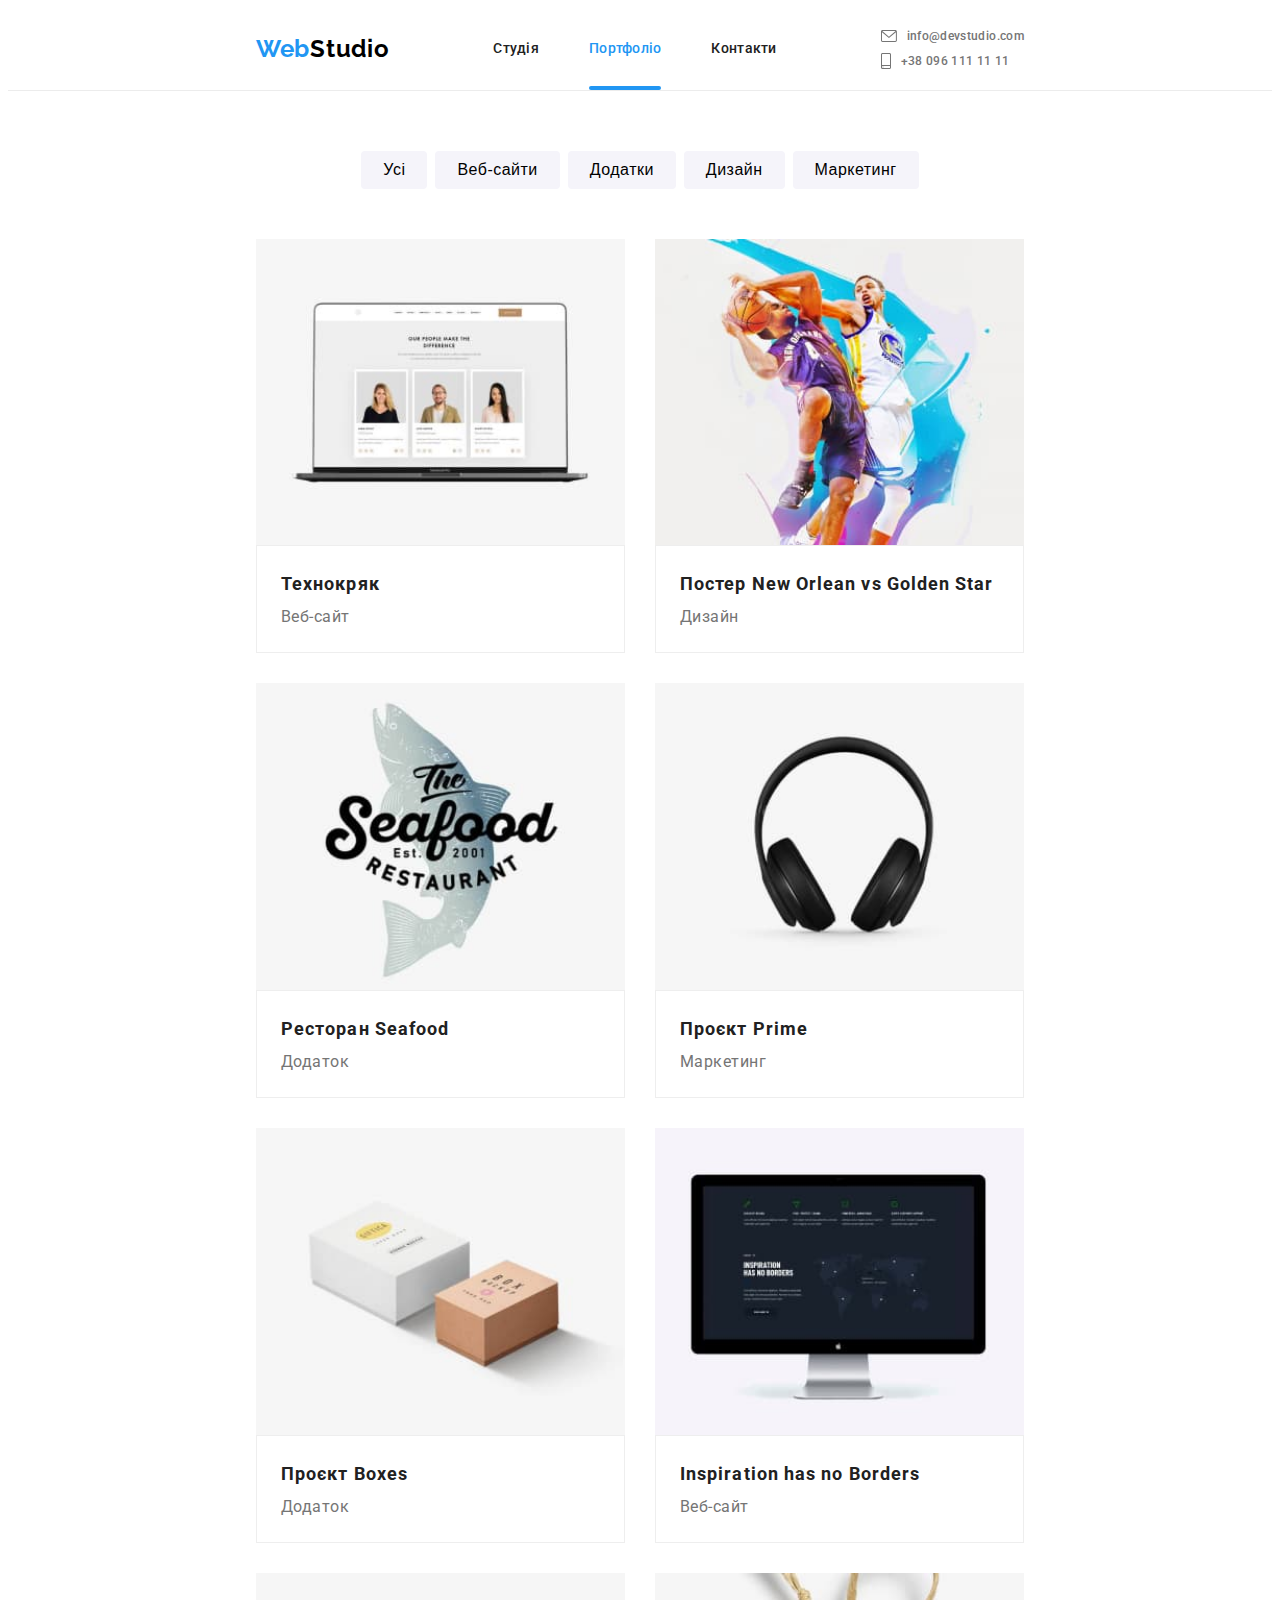
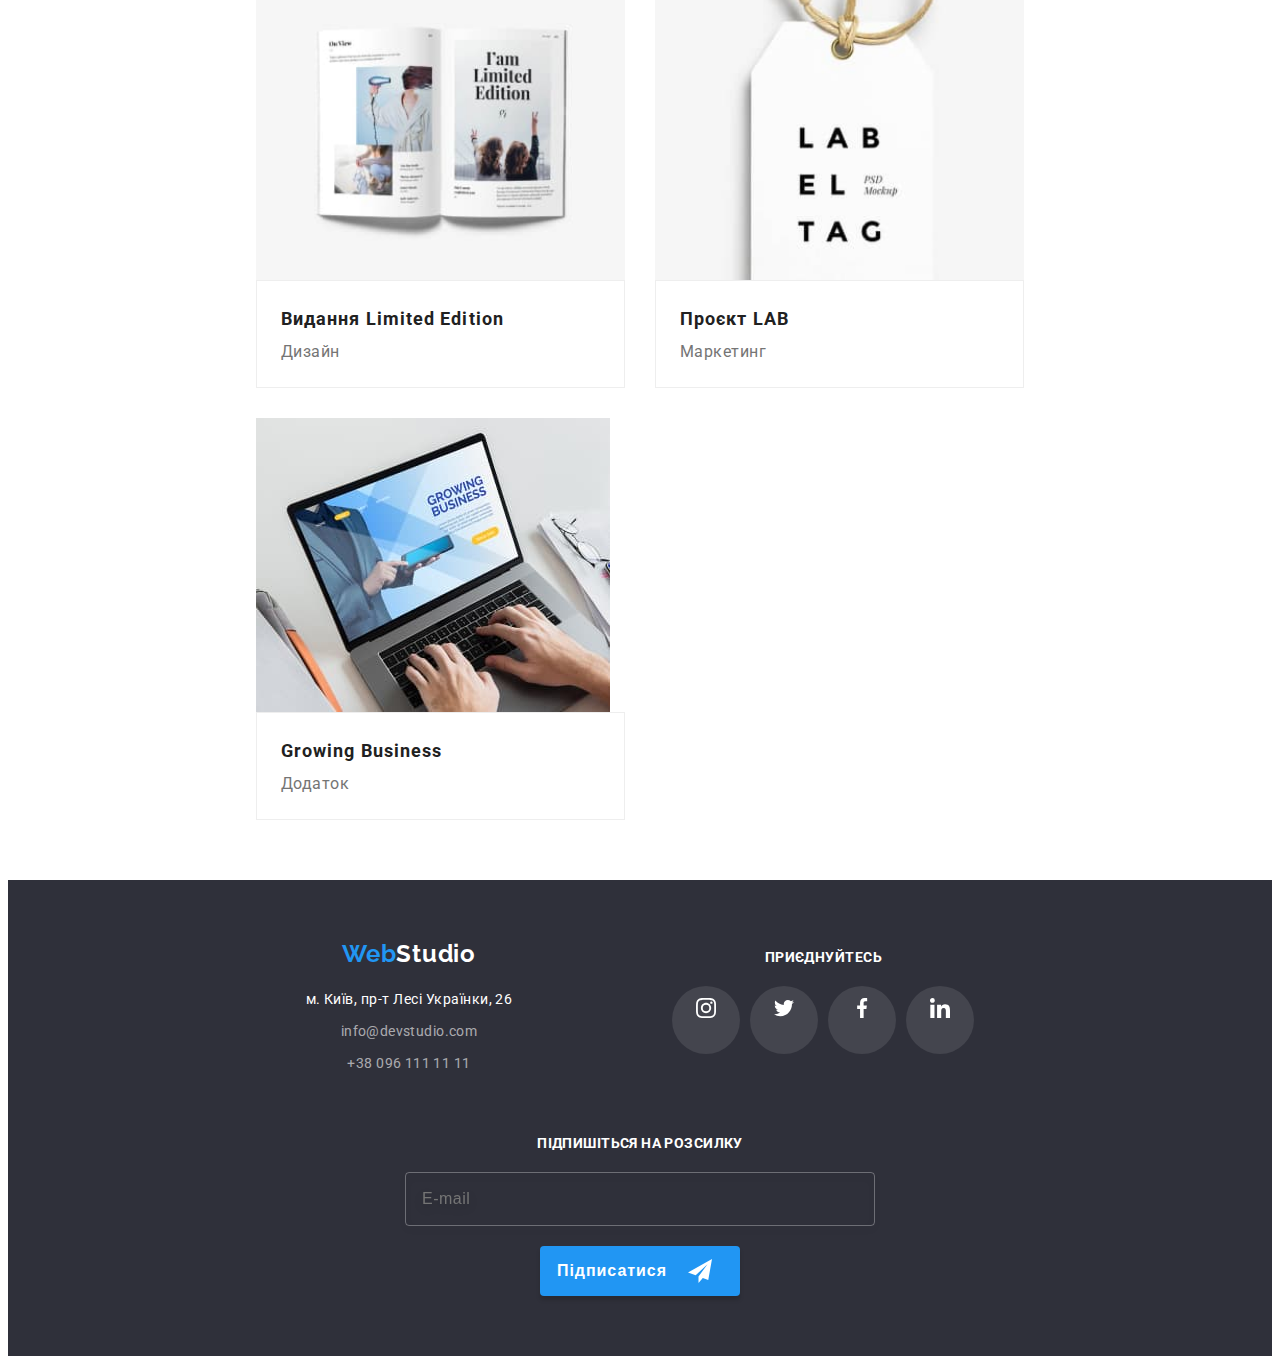
==== commit a91d914c: "Updates Adaptive Lauout & Graphics" ====
--- a/portfolio.html
+++ b/portfolio.html
@@ -117,7 +117,16 @@
                     <ul class="projects-set">
                         <li class="projects-set__item">
                             <div class="project-item-visual">
-                                <img class="project-item-visual__image" src="./images/notebook-screen.jpg" alt="екран ноутбука" width="370">
+                                <!-- <img class="project-item-visual__image" -->
+                                <picture class="project-item-visual">
+                                    <source srcset="./images/notebook-screen-desc.jpg 1x, ./images/notebook-screen@2x-desc.jpg 2x"
+                                        media="(min-width: 1600px)" />
+                                    <source srcset="./images/notebook-screen-tab.jpg 1x , ./images/notebook-screen@2x-tab.jpg 2x"
+                                        media="(min-width: 768px)" />
+                                    <source srcset="./images/notebook-screen-mob.jpg 1x, ./images/notebook-screen@2x-mob.jpg 2x"
+                                        media="(max-width: 767px)" />
+                                    <img src="./images/notebook-screen-mob.jpg" alt="екран ноутбука" width="100%" />
+                                </picture>
                                 <div class="project-item-visual__overley">
                                     <p>Ресурс пропонує комплексні пропозиції з різним рівнем функціоналу та сервісів. Все це дозволить відвідувачу отримати
                                     вичерпні відомості про компанію чи приватну особу.</p>
@@ -130,7 +139,14 @@
                         </li>
                         <li class="projects-set__item">
                             <div class="project-item-visual">
-                                <img class="project-item-visual__image" src="./images/2-basketboll-players.jpg" alt="постер з 2-ма баскетболістами" width="370">
+                                <picture class="project-item-visual">
+                                    <source srcset="./images/2-basketboll-players-desc.jpg 1x, ./images/2-basketboll-players@2x-desc.jpg 2x"
+                                        media="(min-width: 1600px)" />
+                                    <source srcset="./images/2-basketboll-players-tab.jpg 1x , ./images/2-basketboll-players@2x-tab.jp 2x" media="(min-width: 768px)" />
+                                    <source srcset="./images/2-basketboll-players-mob.jpg 1x, ./images/2-basketboll-players@2x-mob.jpg 2x"
+                                        media="(max-width: 767px)" />
+                                    <img src="./images/2-basketboll-players-mob.jpg" alt="постер з 2-ма баскетболістами" width="100%" />
+                                </picture>
                                 <div class="project-item-visual__overley">
                                     <p>Ресурс пропонує комплексні пропозиції з різним рівнем функціоналу та сервісів. Все це дозволить відвідувачу
                                     отримати вичерпні відомості про компанію чи приватну особу.</p>
@@ -143,7 +159,15 @@
                         </li>
                         <li class="projects-set__item">
                             <div class="project-item-visual">
-                                <img class="project-item-visual__image" src="./images/seafood-restorant-poster.jpg" alt="емблема ресторана з рибою" width="370">
+                                <picture class="project-item-visual">
+                                    <source srcset="./images/seafood-restorant-poster-desc.jpg 1x, ./images/seafood-restorant-poster@2x-desc.jpg 2x"
+                                        media="(min-width: 1600px)" />
+                                    <source srcset="./images/seafood-restorant-poster-tab.jpg 1x , ./images/seafood-restorant-poster@2x-tab.jpg 2x"
+                                        media="(min-width: 768px)" />
+                                    <source srcset="./images/seafood-restorant-poster-mob.jpg 1x, ./images/seafood-restorant-poster@2x-mob.jpg 2x"
+                                        media="(max-width: 767px)" />
+                                    <img src="./images/seafood-restorant-poster-mob.jpg" alt="емблема ресторана з рибою" width="100%" />
+                                </picture>
                                 <div class="project-item-visual__overley">
                                     <p>Ресурс пропонує комплексні пропозиції з різним рівнем функціоналу та сервісів. Все це дозволить відвідувачу
                                         отримати вичерпні відомості про компанію чи приватну особу.</p>
@@ -156,7 +180,15 @@
                         </li>
                         <li class="projects-set__item">
                             <div class="project-item-visual">
-                                <img class="project-item-visual__image" src="./images/headphones.jpg" alt="навушники" width="370">
+                                <picture class="project-item-visual">
+                                    <source srcset="./images/headphones-desc.jpg 1x, ./images/headphones@2x-desc.jpg 2x"
+                                        media="(min-width: 1600px)" />
+                                    <source srcset="./images/headphones-tab.jpg 1x , ./images/headphones@2x-tab.jpg 2x"
+                                        media="(min-width: 768px)" />
+                                    <source srcset="./images/headphones-mob.jpg 1x, ./images/headphones@2x-mob.jpg 2x"
+                                        media="(max-width: 767px)" />
+                                    <img src="./images/headphones-mob.jpg" alt="навушники" width="100%" />
+                                </picture>
                                 <div class="project-item-visual__overley">
                                     <p>Ресурс пропонує комплексні пропозиції з різним рівнем функціоналу та сервісів. Все це дозволить відвідувачу
                                     отримати вичерпні відомості про компанію чи приватну особу.</p>
@@ -169,7 +201,12 @@
                         </li>
                         <li class="projects-set__item">
                             <div class="project-item-visual">
-                                <img class="project-item-visual__image" src="./images/boxes.jpg" alt="коробки" width="370">
+                                <picture class="project-item-visual">
+                                    <source srcset="./images/boxes-desc.jpg 1x, ./images/boxes@2x-desc.jpg 2x" media="(min-width: 1600px)" />
+                                    <source srcset="./images/boxes-tab.jpg 1x , ./images/boxes@2x-tab.jpg 2x" media="(min-width: 768px)" />
+                                    <source srcset="./images/boxes-mob.jpg 1x, ./images/boxes@2x-mob.jpg 2x" media="(max-width: 767px)" />
+                                    <img src="./images/boxes-mob.jpg" alt="коробки" width="100%" />
+                                </picture>
                                 <div class="project-item-visual__overley">
                                     <p>Ресурс пропонує комплексні пропозиції з різним рівнем функціоналу та сервісів. Все це дозволить відвідувачу
                                         отримати вичерпні відомості про компанію чи приватну особу.</p>
@@ -182,7 +219,12 @@
                         </li>
                         <li class="projects-set__item">
                             <div class="project-item-visual">
-                                <img class="project-item-visual__image" src="./images/computer-screen.jpg" alt="монітор" width="370">
+                                <picture class="project-item-visual">
+                                    <source srcset="./images/computer-screen-desc.jpg 1x, ./images/computer-screen@2x-desc.jpg 2x" media="(min-width: 1600px)" />
+                                    <source srcset="./images/computer-screen-tab.jpg 1x , ./images/computer-screen@2x-tab.jpg 2x" media="(min-width: 768px)" />
+                                    <source srcset="./images/computer-screen-mob.jpg 1x, ./images/computer-screen@2x-mob.jpg 2x" media="(max-width: 767px)" />
+                                    <img src="./images/computer-screen-mob.jpg" alt="монітор" width="100%" />
+                                </picture>                                
                                 <div class="project-item-visual__overley">
                                     <p>Ресурс пропонує комплексні пропозиції з різним рівнем функціоналу та сервісів. Все це дозволить відвідувачу
                                         отримати вичерпні відомості про компанію чи приватну особу.</p>
@@ -195,7 +237,15 @@
                         </li>    
                         <li class="projects-set__item">
                             <div class="project-item-visual">
-                                <img class="project-item-visual__image" src="./images/magazine.jpg" alt="журнал" width="370">
+                                <picture class="project-item-visual">
+                                    <source srcset="./images/magazine-desc.jpg 1x, ./images/magazine@2x-desc.jpg 2x"
+                                        media="(min-width: 1600px)" />
+                                    <source srcset="./images/magazine-tab.jpg 1x , ./images/magazine@2x-tab.jpg 2x"
+                                        media="(min-width: 768px)" />
+                                    <source srcset="./images/magazine-mob.jpg 1x, ./images/magazine@2x-mob.jpg 2x"
+                                        media="(max-width: 767px)" />
+                                    <img src="./images/magazine-mob.jpg" alt="журнал" width="100%" />
+                                </picture>
                                 <div class="project-item-visual__overley">
                                 <p>Ресурс пропонує комплексні пропозиції з різним рівнем функціоналу та сервісів. Все це дозволить відвідувачу
                                     отримати вичерпні відомості про компанію чи приватну особу.</p>
@@ -208,7 +258,12 @@
                         </li>   
                         <li class="projects-set__item">
                             <div class="project-item-visual">
-                                <img class="project-item-visual__image" src="./images/label.jpg" alt="лейбл" width="370">
+                                <picture class="project-item-visual">
+                                    <source srcset="./images/label-desc.jpg 1x, ./images/label@2x-desc.jpg 2x" media="(min-width: 1600px)" />
+                                    <source srcset="./images/label-tab.jpg 1x , ./images/label@2x-tab.jpg 2x" media="(min-width: 768px)" />
+                                    <source srcset="./images/label-mob.jpg 1x, ./images/label@2x-mob.jpg 2x" media="(max-width: 767px)" />
+                                    <img src="./images/label-mob.jpg" alt="лейбл" width="100%" />
+                                </picture>
                                 <div class="project-item-visual__overley">
                                     <p>Ресурс пропонує комплексні пропозиції з різним рівнем функціоналу та сервісів. Все це дозволить відвідувачу
                                         отримати вичерпні відомості про компанію чи приватну особу.</p>
@@ -221,7 +276,12 @@
                         </li>    
                         <li class="projects-set__item">
                             <div class="project-item-visual">
-                                <img class="project-item-visual__image" src="./images/typing-on-a-notebook.jpg" alt="ноутбук" width="370">
+                                <picture class="project-item-visual">
+                                    <source srcset="./images/typing-on-a-notebook-desc.jpg 1x, ./images/typing-on-a-notebook@2x-desc.jpg 2x" media="(min-width: 1600px)" />
+                                    <source srcset="./images/typing-on-a-notebook-tab.jpg 1x , ./images/typing-on-a-notebook@2x-tab.jpg 2x" media="(min-width: 768px)" />
+                                    <source srcset="./images/typing-on-a-notebook-mob.jpg 1x, ./images/typing-on-a-notebook@2x-mob.jpg 2x" media="(max-width: 767px)" />
+                                    <img src="./images/typing-on-a-notebook-mob.jpg" alt="ноутбук width="100%" />
+                                </picture>
                                 <div class="project-item-visual__overley">
                                     <p>Ресурс пропонує комплексні пропозиції з різним рівнем функціоналу та сервісів. Все це дозволить відвідувачу
                                         отримати вичерпні відомості про компанію чи приватну особу.</p>
--- a/css/main.min.css
+++ b/css/main.min.css
@@ -1 +1 @@
-:root{--primary-bg-color: #F5F5F5;--secondary-bg-color: #F5F4FA;--tertiary-bg-and-text-color: #FFFFFF;--primary-accent-bg-and-text-color: #2196F3;--secondary-accent-bg-color: #188CE8;--primary-text-color: #212121;--secondary-text-color: #757575;--transition-timing-function: cubic-bezier(0.4, 0, 0.2, 1)}ul{list-style:none;margin:0;padding:0}a{text-decoration:none;font-style:normal;display:block}img{display:block}h1,h2,h3,h4,h5,h6,p{margin:0}body{font-family:"Roboto",sans-serif;color:var(--primary-text-color);background-color:var(--tertiary-bg-and-text-color);letter-spacing:.03em}.container{margin:0 auto;padding-left:15px;padding-right:15px;width:480px}@media screen and (min-width: 768px){.container{width:768px}}@media screen and (min-width: 1600px){.container{width:1600px}}.header-container{padding-top:16px;padding-bottom:16px}@media screen and (min-width: 768px){.header-container{padding-top:21px;padding-bottom:21px}}@media screen and (min-width: 1600px){.header-container{padding-top:24px;padding-bottom:25px}}.header-wrap{position:relative;display:-webkit-box;display:-ms-flexbox;display:flex;-webkit-box-align:center;-ms-flex-align:center;align-items:center}@media screen and (min-width: 768px)and (max-width: 1599px){.header-wrap{-webkit-box-pack:justify;-ms-flex-pack:justify;justify-content:space-between}}@media screen and (min-width: 1600px){.header-wrap{padding-left:215px;padding-right:215px}}.portfolio-header{border-bottom:1px solid #ececec}.nav-list{display:none}@media screen and (min-width: 768px){.nav-list{display:-webkit-box;display:-ms-flexbox;display:flex;gap:50px}}.nav-list__link{position:relative;color:var(--primary-text-color);-webkit-transition:color 250ms var(--transition-timing-function);transition:color 250ms var(--transition-timing-function);font-weight:500;font-size:14px;line-height:1.1;letter-spacing:.02em}.nav-list__link:hover,.nav-list__link:focus{color:var(--primary-accent-bg-and-text-color)}.nav-list__link--current{color:var(--primary-accent-bg-and-text-color)}.nav-list__link--current::after{position:absolute;left:0;bottom:-33px;content:"";display:block;width:100%;height:4px;background-color:var(--primary-accent-bg-and-text-color);border-radius:2px;opacity:1;-webkit-transition:opacity 250ms var(--transition-timing-function);transition:opacity 250ms var(--transition-timing-function)}.menu-toggle{position:absolute;top:6px;right:7px;display:-webkit-inline-box;display:-ms-inline-flexbox;display:inline-flex;margin:0;padding:0;border:none;background-color:rgba(0,0,0,0);cursor:pointer;-webkit-transition:fill 250ms var(--transition-timing-function);transition:fill 250ms var(--transition-timing-function)}@media screen and (min-width: 768px){.menu-toggle{display:none}}.menu-toggle__icon:hover,.menu-toggle__icon:focus{fill:var(--primary-accent-bg-and-text-color)}.menu-container{position:fixed;top:0;left:0;width:100%;height:100vh;padding:48px 40px;background-color:var(--tertiary-bg-and-text-color);-webkit-transform:translateY(-100%);transform:translateY(-100%);-webkit-transition:-webkit-transform 300ms var(--transition-timing-function);transition:-webkit-transform 300ms var(--transition-timing-function);transition:transform 300ms var(--transition-timing-function);transition:transform 300ms var(--transition-timing-function), -webkit-transform 300ms var(--transition-timing-function);z-index:1;overflow:hidden}@media screen and (min-width: 768px){.menu-container{display:none}}.menu-container.is-open{-webkit-transform:translateY(0);transform:translateY(0)}.menu-container.is-open .menu-toggle{position:absolute;top:21px;right:25.33px;padding:0}.mobile-menu__item:not(:last-child){margin-bottom:32px}.mobile-menu__link{font-weight:500;font-size:40px;line-height:1.17;letter-spacing:.02em;color:var(--primary-text-color)}.mobile-menu__link--current{font-weight:500;font-size:40px;line-height:1.17;letter-spacing:.02em;color:#2196f3}.mobile-menu-contacts-wrap{position:fixed;bottom:48px}.mobile-menu-contacts{margin-bottom:62px}.mobile-menu-contacts__item:not(:last-child){margin-bottom:34px}.mobile-menu-contacts__link{font-weight:500;font-size:24px;line-height:1.17;letter-spacing:.02em;color:#757575}.mobile-menu-contacts__link:hover,.mobile-menu-contacts__link:focus{font-weight:500;font-size:34px;line-height:1.18;letter-spacing:.02em;color:#2196f3}.mobile-menu-soc-list{display:-webkit-box;display:-ms-flexbox;display:flex;gap:9px}.mobile-menu-soc-list__item:not(:last-child){border-right:1px solid rgba(33,33,33,.2);padding-right:10px}.mobile-menu-soc-list__link{font-weight:500;font-size:18px;line-height:1.2;letter-spacing:.02em;color:#2196f3}.header-contacts{display:none}@media screen and (min-width: 768px){.header-contacts{display:block}}@media screen and (min-width: 1600px){.header-contacts{display:-webkit-box;display:-ms-flexbox;display:flex;gap:50px;margin-left:auto}}@media screen and (min-width: 768px)and (max-width: 1599px){.header-contacts__item:not(:last-child){margin-bottom:10px}}.header-contacts__link{display:-webkit-box;display:-ms-flexbox;display:flex;-webkit-box-align:center;-ms-flex-align:center;align-items:center;color:var(--secondary-text-color);-webkit-transition:color 250ms var(--transition-timing-function);transition:color 250ms var(--transition-timing-function)}@media screen and (min-width: 768px){.header-contacts__link{font-weight:500;font-size:12px;line-height:1.17;letter-spacing:.03em}}@media screen and (min-width: 1600px){.header-contacts__link{font-weight:500;font-size:14px;line-height:1.1;letter-spacing:.03em}}.header-contacts__link:hover,.header-contacts__link:focus{color:var(--primary-accent-bg-and-text-color)}.header-contacts__icon-envelope{fill:currentColor;margin-right:10px}.header-contacts__icon-envelope:hover,.header-contacts__icon-envelope:focus{fill:var(--primary-accent-bg-and-text-color)}.header-contacts__icon-smartphone{fill:currentColor;margin-right:10px}.header-contacts__icon-smartphone:hover,.header-contacts__icon-smartphone:focus{fill:var(--primary-accent-bg-and-text-color)}.footer-container{padding-top:60px;padding-bottom:60px;background-color:#2f303a}.footer-wrap{display:-webkit-box;display:-ms-flexbox;display:flex;-webkit-box-align:center;-ms-flex-align:center;align-items:center;-webkit-box-pack:center;-ms-flex-pack:center;justify-content:center;-webkit-box-orient:vertical;-webkit-box-direction:normal;-ms-flex-direction:column;flex-direction:column}@media screen and (min-width: 1600px){.footer-wrap{display:-webkit-box;display:-ms-flexbox;display:flex;-webkit-box-align:baseline;-ms-flex-align:baseline;align-items:baseline;-webkit-box-pack:start;-ms-flex-pack:start;justify-content:flex-start;-webkit-box-orient:horizontal;-webkit-box-direction:normal;-ms-flex-direction:row;flex-direction:row}}.footer-meta{text-align:center}@media screen and (min-width: 768px){.footer-meta{display:-webkit-box;display:-ms-flexbox;display:flex;-webkit-box-align:baseline;-ms-flex-align:baseline;align-items:baseline;gap:160px;margin-bottom:60px}}@media screen and (min-width: 1600px){.footer-meta{text-align:left;gap:70px;margin-bottom:0;margin-left:200px}}.address-wrap{margin-top:20px}.footer-contacts__address-link{color:var(--tertiary-bg-and-text-color);font-weight:400;font-size:14px;line-height:1.7}.footer-contacts__link{color:rgba(255,255,255,.6);-webkit-transition:color 250ms var(--transition-timing-function);transition:color 250ms var(--transition-timing-function);font-weight:400;font-size:14px;line-height:1.7;letter-spacing:.03em;margin-top:8px}@media screen and (min-width: 1600px){.footer-contacts__link{margin-top:9px}}.footer-contacts__link:hover,.footer-contacts__link:focus{color:var(--primary-accent-bg-and-text-color)}@media screen and (max-width: 767px){.soc-wrap{margin-top:60px;margin-bottom:60px}}@media screen and (min-width: 1600px){.soc-wrap{margin-right:90px}}.soc-wrap__text{font-weight:700;font-size:14px;line-height:1.14;text-transform:uppercase;color:var(--tertiary-bg-and-text-color);text-align:center;margin-bottom:20px}@media screen and (min-width: 1600px){.soc-wrap__text{text-align:left}}.signup-form{width:100%;text-align:center}@media screen and (min-width: 1600px){.signup-form{width:663px;text-align:left}}.signup-form__text{font-weight:700;font-size:14px;line-height:1.14;letter-spacing:.03em;text-transform:uppercase;color:var(--tertiary-bg-and-text-color);margin-bottom:20px}.signup-form__input{height:50px;width:100%;border:1px solid rgba(255,255,255,.3);-webkit-filter:drop-shadow(0px 4px 4px rgba(0, 0, 0, 0.15));filter:drop-shadow(0px 4px 4px rgba(0, 0, 0, 0.15));border-radius:4px;background-color:rgba(0,0,0,0);padding-left:16px;color:rgba(255,255,255,.3);font-weight:400;font-size:16px;line-height:1.25;letter-spacing:.03em;-webkit-transition:outline-color 250ms var(--transition-timing-function),border-color 250ms var(--transition-timing-function);transition:outline-color 250ms var(--transition-timing-function),border-color 250ms var(--transition-timing-function)}@media screen and (min-width: 768px){.signup-form__input{width:450px;margin-bottom:20px}}@media screen and (min-width: 1600px){.signup-form__input{width:358px;margin-right:12px;margin-bottom:0}}.signup-form__input::-webkit-input-placeholder{font-weight:400;font-size:16px;line-height:1.25px}.signup-form__input::-moz-placeholder{font-weight:400;font-size:16px;line-height:1.25px}.signup-form__input:-ms-input-placeholder{font-weight:400;font-size:16px;line-height:1.25px}.signup-form__input::-ms-input-placeholder{font-weight:400;font-size:16px;line-height:1.25px}.signup-form__input::placeholder{font-weight:400;font-size:16px;line-height:1.25px}.signup-form__input:focus-within{border:none;outline:1px solid rgba(255,255,255,.3)}.signup-form__btn-wrap{position:relative;width:200px;height:50px;display:inline-block;margin-top:20px}@media screen and (min-width: 768px)and (max-width: 1599px){.signup-form__btn-wrap{display:block;margin:0 auto}}@media screen and (min-width: 1600px){.signup-form__btn-wrap{margin-top:0}}.signup-form__btn{width:200px;height:50px;-webkit-box-shadow:0px 4px 4px rgba(0,0,0,.15);box-shadow:0px 4px 4px rgba(0,0,0,.15);border-radius:4px;border-color:rgba(0,0,0,0);background-color:var(--primary-accent-bg-and-text-color);color:var(--tertiary-bg-and-text-color);cursor:pointer;font-weight:700;font-size:16px;line-height:1.9;letter-spacing:.06em;padding-right:62px}.signup-form__btn-icon{position:absolute;top:50%;right:28px;-webkit-transform:translateY(-50%);transform:translateY(-50%)}.logo{color:var(--primary-accent-bg-and-text-color);font-family:"Raleway",sans-serif;font-weight:700;font-size:24px;line-height:1.17;letter-spacing:.03em}@media screen and (min-width: 1600px){.logo{font-weight:700;font-size:26px;line-height:1.2;letter-spacing:.03em;margin-right:93px}}.logo__item--black{color:#000}.logo__item--white{color:var(--tertiary-bg-and-text-color)}.button{display:block;margin:0 auto;height:50px;font-weight:700;font-size:16px;line-height:1.9;letter-spacing:.06em;-webkit-box-shadow:0px 4px 4px rgba(0,0,0,.15);box-shadow:0px 4px 4px rgba(0,0,0,.15);border-color:rgba(0,0,0,0);border-radius:4px;cursor:pointer;color:var(--tertiary-bg-and-text-color);background-color:var(--primary-accent-bg-and-text-color);-webkit-transition:background-color 250ms var(--transition-timing-function);transition:background-color 250ms var(--transition-timing-function)}.button:hover,.button:focus{background-color:var(--secondary-accent-bg-color)}.button--wide{min-width:216px}.button--narrow{min-width:200px}.soc-list{display:-webkit-box;display:-ms-flexbox;display:flex;-webkit-box-pack:center;-ms-flex-pack:center;justify-content:center;gap:10px}.soc-list__link{height:44px;width:44px;padding:12px;border-radius:50%}.soc-list__link--light-bgr{fill:#afb1b8;-webkit-transition:fill 250ms var(--transition-timing-function),background-color 250ms var(--transition-timing-function);transition:fill 250ms var(--transition-timing-function),background-color 250ms var(--transition-timing-function)}.soc-list__link--light-bgr:hover,.soc-list__link--light-bgr:focus{fill:var(--tertiary-bg-and-text-color);background-color:var(--primary-accent-bg-and-text-color)}.soc-list__link--dark-bgr{fill:var(--tertiary-bg-and-text-color);background-color:rgba(255,255,255,.1);-webkit-transition:background-color 250ms var(--transition-timing-function);transition:background-color 250ms var(--transition-timing-function)}.soc-list__link--dark-bgr:hover,.soc-list__link--dark-bgr:focus{background-color:var(--primary-accent-bg-and-text-color)}.portfolio-btn-list{display:-webkit-box;display:-ms-flexbox;display:flex;-webkit-box-pack:center;-ms-flex-pack:center;justify-content:center;gap:8px;margin-bottom:50px}.portfolio-btn-list__item{background-color:var(--secondary-bg-color);-webkit-transition:color 250ms var(--transition-timing-function),background-color 250ms var(--transition-timing-function),-webkit-box-shadow 250ms var(--transition-timing-function);transition:color 250ms var(--transition-timing-function),background-color 250ms var(--transition-timing-function),-webkit-box-shadow 250ms var(--transition-timing-function);transition:color 250ms var(--transition-timing-function),background-color 250ms var(--transition-timing-function),box-shadow 250ms var(--transition-timing-function);transition:color 250ms var(--transition-timing-function),background-color 250ms var(--transition-timing-function),box-shadow 250ms var(--transition-timing-function),-webkit-box-shadow 250ms var(--transition-timing-function);cursor:pointer;font-weight:500;font-size:16px;line-height:1.6;letter-spacing:.03em;text-align:center;padding:6px 22px;border-radius:4px;border:rgba(0,0,0,0)}.portfolio-btn-list__item:hover,.portfolio-btn-list__item:focus{color:var(--tertiary-bg-and-text-color);background-color:var(--primary-accent-bg-and-text-color);-webkit-box-shadow:0px 3px 1px rgba(0,0,0,.1),0px 1px 2px rgba(0,0,0,.08),0px 2px 2px rgba(0,0,0,.12);box-shadow:0px 3px 1px rgba(0,0,0,.1),0px 1px 2px rgba(0,0,0,.08),0px 2px 2px rgba(0,0,0,.12)}.main-container{padding-top:94px;padding-bottom:94px}.projects-container{margin-left:auto;margin-right:auto}.projects-set{display:-webkit-box;display:-ms-flexbox;display:flex;-ms-flex-wrap:wrap;flex-wrap:wrap;gap:30px}.projects-set__item{background-color:var(--tertiary-bg-and-text-color);width:calc((100% - 60px)/3);-webkit-transition:-webkit-box-shadow 250ms var(--transition-timing-function);transition:-webkit-box-shadow 250ms var(--transition-timing-function);transition:box-shadow 250ms var(--transition-timing-function);transition:box-shadow 250ms var(--transition-timing-function), -webkit-box-shadow 250ms var(--transition-timing-function)}.projects-set__item:hover{-webkit-box-shadow:0px 1px 1px rgba(0,0,0,.12),0px 4px 4px rgba(0,0,0,.06),1px 4px 6px rgba(0,0,0,.16);box-shadow:0px 1px 1px rgba(0,0,0,.12),0px 4px 4px rgba(0,0,0,.06),1px 4px 6px rgba(0,0,0,.16)}.project-item-visual__image{display:block;max-width:100%;height:auto}.project-item-visual{position:relative;overflow:hidden}.project-item-visual__overley{position:absolute;-webkit-transform:translateY(0);transform:translateY(0);-webkit-transition:color 250ms var(--transition-timing-function),background-color 250ms var(--transition-timing-function),-webkit-transform 250ms var(--transition-timing-function);transition:color 250ms var(--transition-timing-function),background-color 250ms var(--transition-timing-function),-webkit-transform 250ms var(--transition-timing-function);transition:transform 250ms var(--transition-timing-function),color 250ms var(--transition-timing-function),background-color 250ms var(--transition-timing-function);transition:transform 250ms var(--transition-timing-function),color 250ms var(--transition-timing-function),background-color 250ms var(--transition-timing-function),-webkit-transform 250ms var(--transition-timing-function);padding:63px 24px;font-size:18px;line-height:1.6;letter-spacing:.03em}.projects-set__item:hover .project-item-visual__overley,.projects-set__item:focus .project-item-visual__overley{-webkit-transform:translateY(-100%);transform:translateY(-100%);color:var(--tertiary-bg-and-text-color);background-color:rgba(33,150,243,.9)}.project-item-meta{padding-top:20px;padding-bottom:20px;padding-left:24px;border:1px solid #eee}.project-item-meta__title{font-size:18px;line-height:2;letter-spacing:.06em}.project-item-meta__text{color:var(--secondary-text-color);font-size:16px;line-height:1.9;letter-spacing:.03em}.hero-container{background-image:-webkit-gradient(linear, left top, left bottom, from(rgba(47, 48, 58, 0.4)), to(rgba(47, 48, 58, 0.4))),url("../../../images/hero-mob.jpg");background-image:linear-gradient(rgba(47, 48, 58, 0.4), rgba(47, 48, 58, 0.4)),url("../../../images/hero-mob.jpg");background-color:#2f303a;background-size:cover;background-repeat:no-repeat;background-position:center;padding-top:118px;padding-bottom:118px}@media screen and (min-device-pixel-ratio: 2),(-webkit-min-device-pixel-ratio: 2),(min-resolution: 192dpi),(min-resolution: 2dppx){.hero-container{background-image:-webkit-gradient(linear, left top, left bottom, from(rgba(47, 48, 58, 0.4)), to(rgba(47, 48, 58, 0.4))),url("../../../images/hero@2x-mob.jpg");background-image:linear-gradient(rgba(47, 48, 58, 0.4), rgba(47, 48, 58, 0.4)),url("../../../images/hero@2x-mob.jpg")}}@media screen and (min-width: 480px){.hero-container{background-image:-webkit-gradient(linear, left top, left bottom, from(rgba(47, 48, 58, 0.4)), to(rgba(47, 48, 58, 0.4))),url("../../../images/hero-tab.jpg");background-image:linear-gradient(rgba(47, 48, 58, 0.4), rgba(47, 48, 58, 0.4)),url("../../../images/hero-tab.jpg")}}@media screen and (min-width: 480px)and (min-device-pixel-ratio: 2),screen and (min-width: 480px)and (-webkit-min-device-pixel-ratio: 2),screen and (min-width: 480px)and (min-resolution: 192dpi),screen and (min-width: 480px)and (min-resolution: 2dppx){.hero-container{background-image:-webkit-gradient(linear, left top, left bottom, from(rgba(47, 48, 58, 0.4)), to(rgba(47, 48, 58, 0.4))),url("../../../images/hero@2x-tab.jpg");background-image:linear-gradient(rgba(47, 48, 58, 0.4), rgba(47, 48, 58, 0.4)),url("../../../images/hero@2x-tab.jpg")}}@media screen and (min-width: 768px){.hero-container{background-image:-webkit-gradient(linear, left top, left bottom, from(rgba(47, 48, 58, 0.4)), to(rgba(47, 48, 58, 0.4))),url("../../../images/hero-desc.jpg");background-image:linear-gradient(rgba(47, 48, 58, 0.4), rgba(47, 48, 58, 0.4)),url("../../../images/hero-desc.jpg")}}@media screen and (min-width: 768px)and (min-device-pixel-ratio: 2),screen and (min-width: 768px)and (-webkit-min-device-pixel-ratio: 2),screen and (min-width: 768px)and (min-resolution: 192dpi),screen and (min-width: 768px)and (min-resolution: 2dppx){.hero-container{background-image:-webkit-gradient(linear, left top, left bottom, from(rgba(47, 48, 58, 0.4)), to(rgba(47, 48, 58, 0.4))),url("../../../images/hero@2x-desc.jpg");background-image:linear-gradient(rgba(47, 48, 58, 0.4), rgba(47, 48, 58, 0.4)),url("../../../images/hero@2x-desc.jpg")}}@media screen and (min-width: 1600px){.hero-container{padding-top:200px;padding-bottom:200px}}.container__hero-title{color:var(--tertiary-bg-and-text-color);text-align:center;text-transform:uppercase;margin:0 auto 30px auto;font-weight:900;font-size:26px;line-height:1.6;letter-spacing:.06em}@media screen and (min-width: 1600px){.container__hero-title{font-weight:900;font-size:44px;line-height:1.4;letter-spacing:.06em}}.backdrop{position:fixed;top:0;left:0;width:100%;height:100%;background-color:rgba(0,0,0,.2);opacity:1;-webkit-transition:opacity 250ms var(--transition-timing-function);transition:opacity 250ms var(--transition-timing-function);z-index:1}.backdrop.is-hidden{opacity:0;-webkit-transition:opacity 250ms var(--transition-timing-function);transition:opacity 250ms var(--transition-timing-function);pointer-events:none}.modal{position:absolute;top:50%;left:50%;-webkit-transform:translate(-50%, -50%) scale(1);transform:translate(-50%, -50%) scale(1);-webkit-transition:-webkit-transform 250ms var(--transition-timing-function);transition:-webkit-transform 250ms var(--transition-timing-function);transition:transform 250ms var(--transition-timing-function);transition:transform 250ms var(--transition-timing-function), -webkit-transform 250ms var(--transition-timing-function);min-width:528px;min-height:581px;background-color:var(--tertiary-bg-and-text-color);border-radius:4px;-webkit-box-shadow:0px 1px 3px rgba(0,0,0,.12),0px 1px 1px rgba(0,0,0,.14),0px 2px 1px rgba(0,0,0,.2);box-shadow:0px 1px 3px rgba(0,0,0,.12),0px 1px 1px rgba(0,0,0,.14),0px 2px 1px rgba(0,0,0,.2)}.backdrop.is-hidden .modal{-webkit-transform:translate(-50%, -50%) scale(0.9);transform:translate(-50%, -50%) scale(0.9);-webkit-transition:-webkit-transform 250ms var(--transition-timing-function);transition:-webkit-transform 250ms var(--transition-timing-function);transition:transform 250ms var(--transition-timing-function);transition:transform 250ms var(--transition-timing-function), -webkit-transform 250ms var(--transition-timing-function)}.modal__close-btn{position:absolute;top:8px;right:8px;width:30px;height:30px;border-radius:50%;border:1px solid rgba(0,0,0,.1);background-color:var(--tertiary-bg-and-text-color);-webkit-transition:fill 250ms var(--transition-timing-function);transition:fill 250ms var(--transition-timing-function)}.modal__close-btn:hover,.modal__close-btn:focus{cursor:pointer;fill:var(--primary-accent-bg-and-text-color)}.application-form{padding:40px}.application-form__header{text-align:center;font-weight:700;font-size:20px;line-height:1.15;letter-spacing:.03em;margin-bottom:12px}.application-form__label{display:-webkit-box;display:-ms-flexbox;display:flex;-webkit-box-orient:vertical;-webkit-box-direction:normal;-ms-flex-direction:column;flex-direction:column;margin-bottom:10px}.application-form__label-text{margin-bottom:4px;font-size:12px;line-height:1.17;letter-spacing:.01em;color:#757575}.application-form__input-wrapper{position:relative}.application-form__input{border:1px solid rgba(33,33,33,.2);border-radius:4px;height:40px;display:block;width:100%;padding-left:42px;font-size:12px;line-height:1.17;letter-spacing:.01em;color:currentColor;-webkit-transition:border-color 250ms var(--transition-timing-function),outline-color 250ms var(--transition-timing-function);transition:border-color 250ms var(--transition-timing-function),outline-color 250ms var(--transition-timing-function)}.application-form__input:hover,.application-form__input:focus{border-color:var(--primary-accent-bg-and-text-color)}.application-form__input:focus-within{border:none;outline:1px solid var(--primary-accent-bg-and-text-color)}.application-form__icon{position:absolute;top:50%;left:12px;-webkit-transform:translateY(-50%);transform:translateY(-50%);-webkit-transition:border-color 250ms var(--transition-timing-function),fill 250ms var(--transition-timing-function);transition:border-color 250ms var(--transition-timing-function),fill 250ms var(--transition-timing-function)}.application-form__icon:hover,.application-form__icon:focus{fill:var(--primary-accent-bg-and-text-color)}.application-form__input:hover+.application-form__icon,.application-form__input:focus+.application-form__icon{fill:var(--primary-accent-bg-and-text-color)}.application-form__comment{width:100%;height:120px;resize:none;padding:12px 16px;border:1px solid rgba(33,33,33,.2);border-radius:4px;font-size:12px;line-height:1.17;letter-spacing:.01em;color:currentColor;-webkit-transition:border-color 250ms var(--transition-timing-function),outline-color 250ms var(--transition-timing-function);transition:border-color 250ms var(--transition-timing-function),outline-color 250ms var(--transition-timing-function)}.application-form__comment:hover,.application-form__comment:focus{border-color:var(--primary-accent-bg-and-text-color)}.application-form__comment:focus-within{border:none;outline:1px solid var(--primary-accent-bg-and-text-color)}.application-form__comment::-webkit-input-placeholder{font-weight:400;font-size:12px;line-height:1.2;letter-spacing:.01em;color:rgba(117,117,117,.5)}.application-form__comment::-moz-placeholder{font-weight:400;font-size:12px;line-height:1.2;letter-spacing:.01em;color:rgba(117,117,117,.5)}.application-form__comment:-ms-input-placeholder{font-weight:400;font-size:12px;line-height:1.2;letter-spacing:.01em;color:rgba(117,117,117,.5)}.application-form__comment::-ms-input-placeholder{font-weight:400;font-size:12px;line-height:1.2;letter-spacing:.01em;color:rgba(117,117,117,.5)}.application-form__comment::placeholder{font-weight:400;font-size:12px;line-height:1.2;letter-spacing:.01em;color:rgba(117,117,117,.5)}.application-form__label-terms{position:relative;font-size:14px;line-height:1.7;letter-spacing:.03em;color:var(--secondary-text-color);margin-top:10px;margin-bottom:30px;display:block;padding-left:37px}.application-form__agreement-link{text-decoration:underline;color:var(--primary-accent-bg-and-text-color);display:inline-block}.application-form__checkbox{position:absolute;width:1px;height:1px;margin:-1px;border:0;padding:0;clip:rect(0 0 0 0);overflow:hidden}.application-form__checkbox-icon{position:absolute;top:50%;left:14px;-webkit-transform:translateY(-50%);transform:translateY(-50%);width:16px;height:15px;border:2px solid var(--primary-text-color);border-radius:2px;-webkit-transition:background-color 250ms var(--transition-timing-function),border-color 250ms var(--transition-timing-function);transition:background-color 250ms var(--transition-timing-function),border-color 250ms var(--transition-timing-function)}.application-form__checkbox:checked~.application-form__checkbox-icon{background-color:var(--primary-accent-bg-and-text-color);border:1px solid rgba(0,0,0,0)}.advant-container{padding-top:60px;padding-bottom:60px}@media screen and (min-width: 1600px){.advant-container{padding-top:94px;padding-bottom:94px}}.advant-list{gap:30px}@media screen and (min-width: 768px){.advant-list{display:-webkit-box;display:-ms-flexbox;display:flex;-webkit-box-pack:center;-ms-flex-pack:center;justify-content:center;-ms-flex-wrap:wrap;flex-wrap:wrap}}.advant-list__item{max-width:450px}@media screen and (min-width: 768px){.advant-list__item{max-width:354px}}@media screen and (min-width: 1600px){.advant-list__item{max-width:270px}}.advant-list__title{font-size:14px;line-height:1.1;letter-spacing:.03em;text-transform:uppercase;margin-bottom:10px}.advant-list__desc{color:var(--secondary-text-color);font-size:14px;line-height:1.7;letter-spacing:.03em}.advant-list__icon-wrap{background-color:var(--secondary-bg-color);height:120px;border-radius:4px;margin-bottom:30px;display:-webkit-box;display:-ms-flexbox;display:flex;-webkit-box-align:center;-ms-flex-align:center;align-items:center;-webkit-box-pack:center;-ms-flex-pack:center;justify-content:center}.activities-container{padding-bottom:94px;display:none}@media screen and (min-width: 1600px){.activities-container{display:block}}.container__activities-section-title{font-size:36px;line-height:1.2;letter-spacing:.03em;text-align:center;margin-bottom:50px}.activities-list{display:-webkit-box;display:-ms-flexbox;display:flex;-webkit-box-pack:center;-ms-flex-pack:center;justify-content:center;gap:30px}.activities-list__item{position:relative}.activities-list__overley{position:absolute;left:0;bottom:0;width:100%;height:70px;display:-webkit-box;display:-ms-flexbox;display:flex;-webkit-box-align:center;-ms-flex-align:center;align-items:center;-webkit-box-pack:center;-ms-flex-pack:center;justify-content:center;font-weight:700;font-size:14px;line-height:1.1;letter-spacing:.03em;text-transform:uppercase;color:var(--tertiary-bg-and-text-color);background:rgba(47,48,58,.8)}.team-container{background-color:var(--secondary-bg-color);padding-top:60px;padding-bottom:60px}@media screen and (min-width: 1600px){.team-container{padding-top:94px;padding-bottom:94px}}.container__team-section-title{text-align:center;margin-bottom:30px;font-size:28px;line-height:1.8;letter-spacing:.03em}@media screen and (min-width: 1600px){.container__team-section-title{margin-bottom:50px;font-size:36px;line-height:1.2;letter-spacing:.03em}}.team-list{gap:30px}@media screen and (min-width: 768px){.team-list{display:-webkit-box;display:-ms-flexbox;display:flex;-webkit-box-pack:center;-ms-flex-pack:center;justify-content:center;-ms-flex-wrap:wrap;flex-wrap:wrap}}.team-list__item{background-color:var(--tertiary-bg-and-text-color)}@media screen and (min-width: 768px){.team-list__item{-ms-flex-preferred-size:calc((100% - 90px)/2);flex-basis:calc((100% - 90px)/2)}}@media screen and (min-width: 1600px){.team-list__item{-ms-flex-preferred-size:calc((100% - 550px)/4);flex-basis:calc((100% - 550px)/4)}}@media screen and (max-width: 767px){.team-list__item:not(:last-child){margin-bottom:30px}}.team-list__image{display:block;max-width:100%;height:auto}.team-list__meta{padding-top:30px;padding-bottom:24px;-webkit-box-shadow:0px 1px 3px rgba(0,0,0,.12),0px 1px 1px rgba(0,0,0,.14),0px 2px 1px rgba(0,0,0,.2);box-shadow:0px 1px 3px rgba(0,0,0,.12),0px 1px 1px rgba(0,0,0,.14),0px 2px 1px rgba(0,0,0,.2);border-radius:0px 0px 4px 4px}@media screen and (min-width: 1600px){.team-list__meta{padding-bottom:30px}}.team-list__name{font-weight:500;font-size:16px;line-height:1.2;letter-spacing:.03em;text-align:center;margin-bottom:10px}.team-list__position{color:var(--secondary-text-color);font-size:16px;line-height:1.2;letter-spacing:.03em;text-align:center;margin-bottom:16px}.clients-container{padding-top:60px;padding-bottom:60px}@media screen and (min-width: 1600px){.clients-container{padding-top:94px;padding-bottom:94px}}.container__clients-section-title{margin-bottom:30px;font-size:28px;line-height:1.17;letter-spacing:.03em;text-align:center}@media screen and (min-width: 1600px){.container__clients-section-title{margin-bottom:50px;font-size:36px;line-height:1.17;letter-spacing:.03em}}.clients-list{display:-webkit-box;display:-ms-flexbox;display:flex;-webkit-box-pack:center;-ms-flex-pack:center;justify-content:center;gap:30px}@media screen and (max-width: 1599px){.clients-list{-ms-flex-wrap:wrap;flex-wrap:wrap}}@media screen and (max-width: 767px){.clients-list__item{-ms-flex-preferred-size:calc((100% - 60px)/2);flex-basis:calc((100% - 60px)/2)}}@media screen and (min-width: 768px)and (max-width: 1599px){.clients-list__item{-ms-flex-preferred-size:calc((100% - 90px)/3);flex-basis:calc((100% - 90px)/3)}}.clients-list__link{display:-webkit-box;display:-ms-flexbox;display:flex;-webkit-box-align:center;-ms-flex-align:center;align-items:center;-webkit-box-pack:center;-ms-flex-pack:center;justify-content:center;border:1px solid #afb1b8;border-radius:4px;fill:#afb1b8;-webkit-transition:fill 250ms var(--transition-timing-function),border 250ms var(--transition-timing-function);transition:fill 250ms var(--transition-timing-function),border 250ms var(--transition-timing-function);height:92px;width:210px}@media screen and (min-width: 768px){.clients-list__link{width:226px}}@media screen and (min-width: 1600px){.clients-list__link{width:170px}}.clients-list__link:hover,.clients-list__link:focus{fill:var(--primary-accent-bg-and-text-color);border:1px solid var(--primary-accent-bg-and-text-color)}/*# sourceMappingURL=main.min.css.map */+:root{--primary-bg-color: #F5F5F5;--secondary-bg-color: #F5F4FA;--tertiary-bg-and-text-color: #FFFFFF;--primary-accent-bg-and-text-color: #2196F3;--secondary-accent-bg-color: #188CE8;--primary-text-color: #212121;--secondary-text-color: #757575;--transition-timing-function: cubic-bezier(0.4, 0, 0.2, 1)}ul{list-style:none;margin:0;padding:0}a{text-decoration:none;font-style:normal;display:block}img{display:block}h1,h2,h3,h4,h5,h6,p{margin:0}body{font-family:"Roboto",sans-serif;color:var(--primary-text-color);background-color:var(--tertiary-bg-and-text-color);letter-spacing:.03em}.container{margin:0 auto;padding-left:15px;padding-right:15px;width:100%}@media screen and (min-width: 480px){.container{width:480px}}@media screen and (min-width: 768px){.container{width:768px}}@media screen and (min-width: 1600px){.container{width:1600px}}.header-container{padding-top:16px;padding-bottom:16px}@media screen and (min-width: 768px){.header-container{padding-top:21px;padding-bottom:21px}}@media screen and (min-width: 1600px){.header-container{padding-top:24px;padding-bottom:25px}}.header-wrap{position:relative;display:-webkit-box;display:-ms-flexbox;display:flex;-webkit-box-align:center;-ms-flex-align:center;align-items:center}@media screen and (min-width: 768px)and (max-width: 1599px){.header-wrap{-webkit-box-pack:justify;-ms-flex-pack:justify;justify-content:space-between}}@media screen and (min-width: 1600px){.header-wrap{padding-left:215px;padding-right:215px}}.portfolio-header{border-bottom:1px solid #ececec}.nav-list{display:none}@media screen and (min-width: 768px){.nav-list{display:-webkit-box;display:-ms-flexbox;display:flex;gap:50px}}.nav-list__link{position:relative;color:var(--primary-text-color);-webkit-transition:color 250ms var(--transition-timing-function);transition:color 250ms var(--transition-timing-function);font-weight:500;font-size:14px;line-height:1.1;letter-spacing:.02em}.nav-list__link:hover,.nav-list__link:focus{color:var(--primary-accent-bg-and-text-color)}.nav-list__link--current{color:var(--primary-accent-bg-and-text-color)}.nav-list__link--current::after{position:absolute;left:0;bottom:-33px;content:"";display:block;width:100%;height:4px;background-color:var(--primary-accent-bg-and-text-color);border-radius:2px;opacity:1;-webkit-transition:opacity 250ms var(--transition-timing-function);transition:opacity 250ms var(--transition-timing-function)}.menu-toggle{position:absolute;top:6px;right:7px;display:-webkit-inline-box;display:-ms-inline-flexbox;display:inline-flex;margin:0;padding:0;border:none;background-color:rgba(0,0,0,0);cursor:pointer;-webkit-transition:fill 250ms var(--transition-timing-function);transition:fill 250ms var(--transition-timing-function)}@media screen and (min-width: 768px){.menu-toggle{display:none}}.menu-toggle__icon:hover,.menu-toggle__icon:focus{fill:var(--primary-accent-bg-and-text-color)}.menu-container{position:fixed;top:0;left:0;width:100%;height:100vh;padding:48px 40px;background-color:var(--tertiary-bg-and-text-color);-webkit-transform:translateY(-100%);transform:translateY(-100%);-webkit-transition:-webkit-transform 300ms var(--transition-timing-function);transition:-webkit-transform 300ms var(--transition-timing-function);transition:transform 300ms var(--transition-timing-function);transition:transform 300ms var(--transition-timing-function), -webkit-transform 300ms var(--transition-timing-function);z-index:1;overflow:hidden}@media screen and (min-width: 768px){.menu-container{display:none}}.menu-container.is-open{-webkit-transform:translateY(0);transform:translateY(0)}.menu-container.is-open .menu-toggle{position:absolute;top:21px;right:25.33px;padding:0}.mobile-menu__item:not(:last-child){margin-bottom:32px}.mobile-menu__link{font-weight:500;font-size:40px;line-height:1.17;letter-spacing:.02em;color:var(--primary-text-color)}.mobile-menu__link--current{font-weight:500;font-size:40px;line-height:1.17;letter-spacing:.02em;color:#2196f3}.mobile-menu-contacts-wrap{position:fixed;bottom:48px}.mobile-menu-contacts{margin-bottom:62px}.mobile-menu-contacts__item:not(:last-child){margin-bottom:34px}.mobile-menu-contacts__link{font-weight:500;font-size:24px;line-height:1.17;letter-spacing:.02em;color:#757575}.mobile-menu-contacts__link:hover,.mobile-menu-contacts__link:focus{font-weight:500;font-size:34px;line-height:1.18;letter-spacing:.02em;color:#2196f3}.mobile-menu-soc-list{display:-webkit-box;display:-ms-flexbox;display:flex;gap:9px}.mobile-menu-soc-list__item:not(:last-child){border-right:1px solid rgba(33,33,33,.2);padding-right:10px}.mobile-menu-soc-list__link{font-weight:500;font-size:18px;line-height:1.2;letter-spacing:.02em;color:#2196f3}.header-contacts{display:none}@media screen and (min-width: 768px){.header-contacts{display:block}}@media screen and (min-width: 1600px){.header-contacts{display:-webkit-box;display:-ms-flexbox;display:flex;gap:50px;margin-left:auto}}@media screen and (min-width: 768px)and (max-width: 1599px){.header-contacts__item:not(:last-child){margin-bottom:10px}}.header-contacts__link{display:-webkit-box;display:-ms-flexbox;display:flex;-webkit-box-align:center;-ms-flex-align:center;align-items:center;color:var(--secondary-text-color);-webkit-transition:color 250ms var(--transition-timing-function);transition:color 250ms var(--transition-timing-function)}@media screen and (min-width: 768px){.header-contacts__link{font-weight:500;font-size:12px;line-height:1.17;letter-spacing:.03em}}@media screen and (min-width: 1600px){.header-contacts__link{font-weight:500;font-size:14px;line-height:1.1;letter-spacing:.03em}}.header-contacts__link:hover,.header-contacts__link:focus{color:var(--primary-accent-bg-and-text-color)}.header-contacts__icon-envelope{fill:currentColor;margin-right:10px}.header-contacts__icon-envelope:hover,.header-contacts__icon-envelope:focus{fill:var(--primary-accent-bg-and-text-color)}.header-contacts__icon-smartphone{fill:currentColor;margin-right:10px}.header-contacts__icon-smartphone:hover,.header-contacts__icon-smartphone:focus{fill:var(--primary-accent-bg-and-text-color)}.footer-container{padding-top:60px;padding-bottom:60px;background-color:#2f303a}.footer-wrap{display:-webkit-box;display:-ms-flexbox;display:flex;-webkit-box-align:center;-ms-flex-align:center;align-items:center;-webkit-box-pack:center;-ms-flex-pack:center;justify-content:center;-webkit-box-orient:vertical;-webkit-box-direction:normal;-ms-flex-direction:column;flex-direction:column}@media screen and (min-width: 1600px){.footer-wrap{display:-webkit-box;display:-ms-flexbox;display:flex;-webkit-box-align:baseline;-ms-flex-align:baseline;align-items:baseline;-webkit-box-pack:start;-ms-flex-pack:start;justify-content:flex-start;-webkit-box-orient:horizontal;-webkit-box-direction:normal;-ms-flex-direction:row;flex-direction:row}}.footer-meta{text-align:center}@media screen and (min-width: 768px){.footer-meta{display:-webkit-box;display:-ms-flexbox;display:flex;-webkit-box-align:baseline;-ms-flex-align:baseline;align-items:baseline;gap:160px;margin-bottom:60px}}@media screen and (min-width: 1600px){.footer-meta{text-align:left;gap:70px;margin-bottom:0;margin-left:200px}}.address-wrap{margin-top:20px}.footer-contacts__address-link{color:var(--tertiary-bg-and-text-color);font-weight:400;font-size:14px;line-height:1.7}.footer-contacts__link{color:rgba(255,255,255,.6);-webkit-transition:color 250ms var(--transition-timing-function);transition:color 250ms var(--transition-timing-function);font-weight:400;font-size:14px;line-height:1.7;letter-spacing:.03em;margin-top:8px}@media screen and (min-width: 1600px){.footer-contacts__link{margin-top:9px}}.footer-contacts__link:hover,.footer-contacts__link:focus{color:var(--primary-accent-bg-and-text-color)}@media screen and (max-width: 767px){.soc-wrap{margin-top:60px;margin-bottom:60px}}@media screen and (min-width: 1600px){.soc-wrap{margin-right:90px}}.soc-wrap__text{font-weight:700;font-size:14px;line-height:1.14;text-transform:uppercase;color:var(--tertiary-bg-and-text-color);text-align:center;margin-bottom:20px}@media screen and (min-width: 1600px){.soc-wrap__text{text-align:left}}.signup-form{width:100%;text-align:center}@media screen and (min-width: 1600px){.signup-form{width:663px;text-align:left}}.signup-form__text{font-weight:700;font-size:14px;line-height:1.14;letter-spacing:.03em;text-transform:uppercase;color:var(--tertiary-bg-and-text-color);margin-bottom:20px}.signup-form__input{height:50px;width:100%;border:1px solid rgba(255,255,255,.3);-webkit-filter:drop-shadow(0px 4px 4px rgba(0, 0, 0, 0.15));filter:drop-shadow(0px 4px 4px rgba(0, 0, 0, 0.15));border-radius:4px;background-color:rgba(0,0,0,0);padding-left:16px;color:rgba(255,255,255,.3);font-weight:400;font-size:16px;line-height:1.25;letter-spacing:.03em;-webkit-transition:outline-color 250ms var(--transition-timing-function),border-color 250ms var(--transition-timing-function);transition:outline-color 250ms var(--transition-timing-function),border-color 250ms var(--transition-timing-function)}@media screen and (min-width: 768px){.signup-form__input{width:450px;margin-bottom:20px}}@media screen and (min-width: 1600px){.signup-form__input{width:358px;margin-right:12px;margin-bottom:0}}.signup-form__input::-webkit-input-placeholder{font-weight:400;font-size:16px;line-height:1.25px}.signup-form__input::-moz-placeholder{font-weight:400;font-size:16px;line-height:1.25px}.signup-form__input:-ms-input-placeholder{font-weight:400;font-size:16px;line-height:1.25px}.signup-form__input::-ms-input-placeholder{font-weight:400;font-size:16px;line-height:1.25px}.signup-form__input::placeholder{font-weight:400;font-size:16px;line-height:1.25px}.signup-form__input:focus-within{border:none;outline:1px solid rgba(255,255,255,.3)}.signup-form__btn-wrap{position:relative;width:200px;height:50px;display:inline-block;margin-top:20px}@media screen and (min-width: 768px)and (max-width: 1599px){.signup-form__btn-wrap{display:block;margin:0 auto}}@media screen and (min-width: 1600px){.signup-form__btn-wrap{margin-top:0}}.signup-form__btn{width:200px;height:50px;-webkit-box-shadow:0px 4px 4px rgba(0,0,0,.15);box-shadow:0px 4px 4px rgba(0,0,0,.15);border-radius:4px;border-color:rgba(0,0,0,0);background-color:var(--primary-accent-bg-and-text-color);color:var(--tertiary-bg-and-text-color);cursor:pointer;font-weight:700;font-size:16px;line-height:1.9;letter-spacing:.06em;padding-right:62px}.signup-form__btn-icon{position:absolute;top:50%;right:28px;-webkit-transform:translateY(-50%);transform:translateY(-50%)}.logo{color:var(--primary-accent-bg-and-text-color);font-family:"Raleway",sans-serif;font-weight:700;font-size:24px;line-height:1.17;letter-spacing:.03em}@media screen and (min-width: 1600px){.logo{font-weight:700;font-size:26px;line-height:1.2;letter-spacing:.03em;margin-right:93px}}.logo__item--black{color:#000}.logo__item--white{color:var(--tertiary-bg-and-text-color)}.button{display:block;margin:0 auto;height:50px;font-weight:700;font-size:16px;line-height:1.9;letter-spacing:.06em;-webkit-box-shadow:0px 4px 4px rgba(0,0,0,.15);box-shadow:0px 4px 4px rgba(0,0,0,.15);border-color:rgba(0,0,0,0);border-radius:4px;cursor:pointer;color:var(--tertiary-bg-and-text-color);background-color:var(--primary-accent-bg-and-text-color);-webkit-transition:background-color 250ms var(--transition-timing-function);transition:background-color 250ms var(--transition-timing-function)}.button:hover,.button:focus{background-color:var(--secondary-accent-bg-color)}.button--wide{min-width:216px}.button--narrow{min-width:200px}.soc-list{display:-webkit-box;display:-ms-flexbox;display:flex;-webkit-box-pack:center;-ms-flex-pack:center;justify-content:center;gap:10px}.soc-list__link{height:44px;width:44px;padding:12px;border-radius:50%}.soc-list__link--light-bgr{fill:#afb1b8;-webkit-transition:fill 250ms var(--transition-timing-function),background-color 250ms var(--transition-timing-function);transition:fill 250ms var(--transition-timing-function),background-color 250ms var(--transition-timing-function)}.soc-list__link--light-bgr:hover,.soc-list__link--light-bgr:focus{fill:var(--tertiary-bg-and-text-color);background-color:var(--primary-accent-bg-and-text-color)}.soc-list__link--dark-bgr{fill:var(--tertiary-bg-and-text-color);background-color:rgba(255,255,255,.1);-webkit-transition:background-color 250ms var(--transition-timing-function);transition:background-color 250ms var(--transition-timing-function)}.soc-list__link--dark-bgr:hover,.soc-list__link--dark-bgr:focus{background-color:var(--primary-accent-bg-and-text-color)}.portfolio-btn-list{display:-webkit-box;display:-ms-flexbox;display:flex;-webkit-box-pack:center;-ms-flex-pack:center;justify-content:center;-ms-flex-wrap:wrap;flex-wrap:wrap;-webkit-box-pack:start;-ms-flex-pack:start;justify-content:flex-start;gap:8px;margin-bottom:50px;padding-right:124px}@media screen and (min-width: 768px){.portfolio-btn-list{-webkit-box-pack:center;-ms-flex-pack:center;justify-content:center;padding-right:0}}.portfolio-btn-list__item{background-color:var(--secondary-bg-color);-webkit-transition:color 250ms var(--transition-timing-function),background-color 250ms var(--transition-timing-function),-webkit-box-shadow 250ms var(--transition-timing-function);transition:color 250ms var(--transition-timing-function),background-color 250ms var(--transition-timing-function),-webkit-box-shadow 250ms var(--transition-timing-function);transition:color 250ms var(--transition-timing-function),background-color 250ms var(--transition-timing-function),box-shadow 250ms var(--transition-timing-function);transition:color 250ms var(--transition-timing-function),background-color 250ms var(--transition-timing-function),box-shadow 250ms var(--transition-timing-function),-webkit-box-shadow 250ms var(--transition-timing-function);cursor:pointer;font-weight:500;font-size:16px;line-height:1.6;letter-spacing:.03em;text-align:center;padding:6px 22px;border-radius:4px;border:rgba(0,0,0,0)}.portfolio-btn-list__item:hover,.portfolio-btn-list__item:focus{color:var(--tertiary-bg-and-text-color);background-color:var(--primary-accent-bg-and-text-color);-webkit-box-shadow:0px 3px 1px rgba(0,0,0,.1),0px 1px 2px rgba(0,0,0,.08),0px 2px 2px rgba(0,0,0,.12);box-shadow:0px 3px 1px rgba(0,0,0,.1),0px 1px 2px rgba(0,0,0,.08),0px 2px 2px rgba(0,0,0,.12)}.main-container{padding-top:60px;padding-bottom:60px}@media screen and (min-width: 1600px){.main-container{padding-top:94px;padding-bottom:94px}}.projects-container{margin-left:auto;margin-right:auto}.projects-set{gap:30px}@media screen and (min-width: 768px){.projects-set{display:-webkit-box;display:-ms-flexbox;display:flex;-ms-flex-wrap:wrap;flex-wrap:wrap}}.projects-set__item{background-color:var(--tertiary-bg-and-text-color);-webkit-transition:-webkit-box-shadow 250ms var(--transition-timing-function);transition:-webkit-box-shadow 250ms var(--transition-timing-function);transition:box-shadow 250ms var(--transition-timing-function);transition:box-shadow 250ms var(--transition-timing-function), -webkit-box-shadow 250ms var(--transition-timing-function)}@media screen and (min-width: 768px){.projects-set__item{width:calc((100% - 30px)/2)}}@media screen and (min-width: 1600px){.projects-set__item{width:calc((100% - 60px)/3)}}.projects-set__item:hover{-webkit-box-shadow:0px 1px 1px rgba(0,0,0,.12),0px 4px 4px rgba(0,0,0,.06),1px 4px 6px rgba(0,0,0,.16);box-shadow:0px 1px 1px rgba(0,0,0,.12),0px 4px 4px rgba(0,0,0,.06),1px 4px 6px rgba(0,0,0,.16)}.project-item-visual__image{display:block;max-width:100%;height:auto}.project-item-visual{position:relative;overflow:hidden}.project-item-visual__overley{position:absolute;-webkit-transform:translateY(0);transform:translateY(0);-webkit-transition:color 250ms var(--transition-timing-function),background-color 250ms var(--transition-timing-function),-webkit-transform 250ms var(--transition-timing-function);transition:color 250ms var(--transition-timing-function),background-color 250ms var(--transition-timing-function),-webkit-transform 250ms var(--transition-timing-function);transition:transform 250ms var(--transition-timing-function),color 250ms var(--transition-timing-function),background-color 250ms var(--transition-timing-function);transition:transform 250ms var(--transition-timing-function),color 250ms var(--transition-timing-function),background-color 250ms var(--transition-timing-function),-webkit-transform 250ms var(--transition-timing-function);padding:77px 24px;font-size:18px;line-height:1.6;letter-spacing:.03em}@media screen and (min-width: 768px){.project-item-visual__overley{padding-top:49px}}@media screen and (min-width: 1600px){.project-item-visual__overley{padding-top:63px;padding-bottom:63px}}.projects-set__item:hover .project-item-visual__overley,.projects-set__item:focus .project-item-visual__overley{-webkit-transform:translateY(-100%);transform:translateY(-100%);color:var(--tertiary-bg-and-text-color);background-color:rgba(33,150,243,.9);height:100%}.project-item-meta{padding-top:20px;padding-bottom:20px;padding-left:24px;border:1px solid #eee}.project-item-meta__title{font-size:18px;line-height:2;letter-spacing:.06em}.project-item-meta__text{color:var(--secondary-text-color);font-size:16px;line-height:1.9;letter-spacing:.03em}.hero-container{background-image:-webkit-gradient(linear, left top, left bottom, from(rgba(47, 48, 58, 0.4)), to(rgba(47, 48, 58, 0.4))),url("../images/hero-mob.jpg");background-image:linear-gradient(rgba(47, 48, 58, 0.4), rgba(47, 48, 58, 0.4)),url("../images/hero-mob.jpg");background-color:#2f303a;background-size:cover;background-repeat:no-repeat;background-position:center;padding-top:118px;padding-bottom:118px}@media screen and (min-device-pixel-ratio: 2),(-webkit-min-device-pixel-ratio: 2),(min-resolution: 192dpi),(min-resolution: 2dppx){.hero-container{background-image:-webkit-gradient(linear, left top, left bottom, from(rgba(47, 48, 58, 0.4)), to(rgba(47, 48, 58, 0.4))),url("../images/hero@2x-mob.jpg");background-image:linear-gradient(rgba(47, 48, 58, 0.4), rgba(47, 48, 58, 0.4)),url("../images/hero@2x-mob.jpg")}}@media screen and (min-width: 480px){.hero-container{background-image:-webkit-gradient(linear, left top, left bottom, from(rgba(47, 48, 58, 0.4)), to(rgba(47, 48, 58, 0.4))),url("../images/hero-tab.jpg");background-image:linear-gradient(rgba(47, 48, 58, 0.4), rgba(47, 48, 58, 0.4)),url("../images/hero-tab.jpg")}}@media screen and (min-width: 480px)and (min-device-pixel-ratio: 2),screen and (min-width: 480px)and (-webkit-min-device-pixel-ratio: 2),screen and (min-width: 480px)and (min-resolution: 192dpi),screen and (min-width: 480px)and (min-resolution: 2dppx){.hero-container{background-image:-webkit-gradient(linear, left top, left bottom, from(rgba(47, 48, 58, 0.4)), to(rgba(47, 48, 58, 0.4))),url("../images/hero@2x-tab.jpg");background-image:linear-gradient(rgba(47, 48, 58, 0.4), rgba(47, 48, 58, 0.4)),url("../images/hero@2x-tab.jpg")}}@media screen and (min-width: 768px){.hero-container{background-image:-webkit-gradient(linear, left top, left bottom, from(rgba(47, 48, 58, 0.4)), to(rgba(47, 48, 58, 0.4))),url("../images/hero-desc.jpg");background-image:linear-gradient(rgba(47, 48, 58, 0.4), rgba(47, 48, 58, 0.4)),url("../images/hero-desc.jpg")}}@media screen and (min-width: 768px)and (min-device-pixel-ratio: 2),screen and (min-width: 768px)and (-webkit-min-device-pixel-ratio: 2),screen and (min-width: 768px)and (min-resolution: 192dpi),screen and (min-width: 768px)and (min-resolution: 2dppx){.hero-container{background-image:-webkit-gradient(linear, left top, left bottom, from(rgba(47, 48, 58, 0.4)), to(rgba(47, 48, 58, 0.4))),url("../images/hero@2x-desc.jpg");background-image:linear-gradient(rgba(47, 48, 58, 0.4), rgba(47, 48, 58, 0.4)),url("../images/hero@2x-desc.jpg")}}@media screen and (min-width: 1600px){.hero-container{padding-top:200px;padding-bottom:200px}}.container__hero-title{color:var(--tertiary-bg-and-text-color);text-align:center;text-transform:uppercase;margin:0 auto 30px auto;font-weight:900;font-size:26px;line-height:1.6;letter-spacing:.06em}@media screen and (min-width: 1600px){.container__hero-title{font-weight:900;font-size:44px;line-height:1.4;letter-spacing:.06em}}.backdrop{position:fixed;top:0;left:0;width:100%;height:100%;background-color:rgba(0,0,0,.2);opacity:1;-webkit-transition:opacity 250ms var(--transition-timing-function);transition:opacity 250ms var(--transition-timing-function);z-index:1}.backdrop.is-hidden{opacity:0;-webkit-transition:opacity 250ms var(--transition-timing-function);transition:opacity 250ms var(--transition-timing-function);pointer-events:none}.modal{position:absolute;top:50%;left:50%;-webkit-transform:translate(-50%, -50%) scale(1);transform:translate(-50%, -50%) scale(1);-webkit-transition:-webkit-transform 250ms var(--transition-timing-function);transition:-webkit-transform 250ms var(--transition-timing-function);transition:transform 250ms var(--transition-timing-function);transition:transform 250ms var(--transition-timing-function), -webkit-transform 250ms var(--transition-timing-function);background-color:var(--tertiary-bg-and-text-color);border-radius:4px;-webkit-box-shadow:0px 1px 3px rgba(0,0,0,.12),0px 1px 1px rgba(0,0,0,.14),0px 2px 1px rgba(0,0,0,.2);box-shadow:0px 1px 3px rgba(0,0,0,.12),0px 1px 1px rgba(0,0,0,.14),0px 2px 1px rgba(0,0,0,.2)}@media screen and (min-width: 480px){.modal{min-width:450px;min-height:609px}}@media screen and (min-width: 1600px){.modal{min-width:528px;min-height:581px}}.backdrop.is-hidden .modal{-webkit-transform:translate(-50%, -50%) scale(0.9);transform:translate(-50%, -50%) scale(0.9);-webkit-transition:-webkit-transform 250ms var(--transition-timing-function);transition:-webkit-transform 250ms var(--transition-timing-function);transition:transform 250ms var(--transition-timing-function);transition:transform 250ms var(--transition-timing-function), -webkit-transform 250ms var(--transition-timing-function)}.modal__close-btn{position:absolute;top:8px;right:8px;width:30px;height:30px;border-radius:50%;border:1px solid rgba(0,0,0,.1);background-color:var(--tertiary-bg-and-text-color);-webkit-transition:fill 250ms var(--transition-timing-function);transition:fill 250ms var(--transition-timing-function)}.modal__close-btn:hover,.modal__close-btn:focus{cursor:pointer;fill:var(--primary-accent-bg-and-text-color)}.application-form{padding:40px}.application-form__header{text-align:center;font-weight:700;font-size:20px;line-height:1.15;letter-spacing:.03em;margin-bottom:12px}.application-form__label{display:-webkit-box;display:-ms-flexbox;display:flex;-webkit-box-orient:vertical;-webkit-box-direction:normal;-ms-flex-direction:column;flex-direction:column;margin-bottom:10px}.application-form__label-text{margin-bottom:4px;font-size:12px;line-height:1.17;letter-spacing:.01em;color:#757575}.application-form__input-wrapper{position:relative}.application-form__input{border:1px solid rgba(33,33,33,.2);border-radius:4px;height:40px;display:block;width:100%;padding-left:42px;font-size:12px;line-height:1.17;letter-spacing:.01em;color:currentColor;-webkit-transition:border-color 250ms var(--transition-timing-function),outline-color 250ms var(--transition-timing-function);transition:border-color 250ms var(--transition-timing-function),outline-color 250ms var(--transition-timing-function)}.application-form__input:hover,.application-form__input:focus{border-color:var(--primary-accent-bg-and-text-color)}.application-form__input:focus-within{border:none;outline:1px solid var(--primary-accent-bg-and-text-color)}.application-form__icon{position:absolute;top:50%;left:12px;-webkit-transform:translateY(-50%);transform:translateY(-50%);-webkit-transition:border-color 250ms var(--transition-timing-function),fill 250ms var(--transition-timing-function);transition:border-color 250ms var(--transition-timing-function),fill 250ms var(--transition-timing-function)}.application-form__icon:hover,.application-form__icon:focus{fill:var(--primary-accent-bg-and-text-color)}.application-form__input:hover+.application-form__icon,.application-form__input:focus+.application-form__icon{fill:var(--primary-accent-bg-and-text-color)}.application-form__comment{width:100%;height:120px;resize:none;padding:12px 16px;border:1px solid rgba(33,33,33,.2);border-radius:4px;font-size:12px;line-height:1.17;letter-spacing:.01em;color:currentColor;-webkit-transition:border-color 250ms var(--transition-timing-function),outline-color 250ms var(--transition-timing-function);transition:border-color 250ms var(--transition-timing-function),outline-color 250ms var(--transition-timing-function)}.application-form__comment:hover,.application-form__comment:focus{border-color:var(--primary-accent-bg-and-text-color)}.application-form__comment:focus-within{border:none;outline:1px solid var(--primary-accent-bg-and-text-color)}.application-form__comment::-webkit-input-placeholder{font-weight:400;font-size:12px;line-height:1.2;letter-spacing:.01em;color:rgba(117,117,117,.5)}.application-form__comment::-moz-placeholder{font-weight:400;font-size:12px;line-height:1.2;letter-spacing:.01em;color:rgba(117,117,117,.5)}.application-form__comment:-ms-input-placeholder{font-weight:400;font-size:12px;line-height:1.2;letter-spacing:.01em;color:rgba(117,117,117,.5)}.application-form__comment::-ms-input-placeholder{font-weight:400;font-size:12px;line-height:1.2;letter-spacing:.01em;color:rgba(117,117,117,.5)}.application-form__comment::placeholder{font-weight:400;font-size:12px;line-height:1.2;letter-spacing:.01em;color:rgba(117,117,117,.5)}.application-form__label-terms{position:relative;font-size:14px;line-height:1.7;letter-spacing:.03em;color:var(--secondary-text-color);margin-top:10px;margin-bottom:30px;display:block;padding-left:37px}.application-form__agreement-link{text-decoration:underline;color:var(--primary-accent-bg-and-text-color);display:inline-block}.application-form__checkbox{position:absolute;width:1px;height:1px;margin:-1px;border:0;padding:0;clip:rect(0 0 0 0);overflow:hidden}.application-form__checkbox-icon{position:absolute;top:50%;left:14px;-webkit-transform:translateY(-50%);transform:translateY(-50%);width:16px;height:15px;border:2px solid var(--primary-text-color);border-radius:2px;-webkit-transition:background-color 250ms var(--transition-timing-function),border-color 250ms var(--transition-timing-function);transition:background-color 250ms var(--transition-timing-function),border-color 250ms var(--transition-timing-function)}.application-form__checkbox:checked~.application-form__checkbox-icon{background-color:var(--primary-accent-bg-and-text-color);border:1px solid rgba(0,0,0,0)}.advant-container{padding-top:60px;padding-bottom:60px}@media screen and (min-width: 1600px){.advant-container{padding-top:94px;padding-bottom:94px}}.advant-list{gap:30px}@media screen and (min-width: 768px){.advant-list{display:-webkit-box;display:-ms-flexbox;display:flex;-webkit-box-pack:center;-ms-flex-pack:center;justify-content:center;-ms-flex-wrap:wrap;flex-wrap:wrap}}.advant-list__item{max-width:450px}@media screen and (min-width: 768px){.advant-list__item{max-width:354px}}@media screen and (min-width: 1600px){.advant-list__item{max-width:270px}}@media screen and (max-width: 479px){.advant-list__item:not(:last-child){margin-bottom:30px}}.advant-list__title{font-size:14px;line-height:1.1;letter-spacing:.03em;text-transform:uppercase;margin-bottom:10px}@media screen and (max-width: 479px){.advant-list__title{text-align:center}}.advant-list__desc{color:var(--secondary-text-color);font-size:14px;line-height:1.7;letter-spacing:.03em}.advant-list__icon-wrap{background-color:var(--secondary-bg-color);height:120px;border-radius:4px;margin-bottom:30px;display:-webkit-box;display:-ms-flexbox;display:flex;-webkit-box-align:center;-ms-flex-align:center;align-items:center;-webkit-box-pack:center;-ms-flex-pack:center;justify-content:center}.activities-container{padding-bottom:94px;display:none}@media screen and (min-width: 1600px){.activities-container{display:block}}.container__activities-section-title{font-size:36px;line-height:1.2;letter-spacing:.03em;text-align:center;margin-bottom:50px}.activities-list{display:-webkit-box;display:-ms-flexbox;display:flex;-webkit-box-pack:center;-ms-flex-pack:center;justify-content:center;gap:30px}.activities-list__item{position:relative}.activities-list__overley{position:absolute;left:0;bottom:0;width:100%;height:70px;display:-webkit-box;display:-ms-flexbox;display:flex;-webkit-box-align:center;-ms-flex-align:center;align-items:center;-webkit-box-pack:center;-ms-flex-pack:center;justify-content:center;font-weight:700;font-size:14px;line-height:1.1;letter-spacing:.03em;text-transform:uppercase;color:var(--tertiary-bg-and-text-color);background:rgba(47,48,58,.8)}.team-container{background-color:var(--secondary-bg-color);padding-top:60px;padding-bottom:60px}@media screen and (min-width: 1600px){.team-container{padding-top:94px;padding-bottom:94px}}.container__team-section-title{text-align:center;margin-bottom:30px;font-size:28px;line-height:1.8;letter-spacing:.03em}@media screen and (min-width: 1600px){.container__team-section-title{margin-bottom:50px;font-size:36px;line-height:1.2;letter-spacing:.03em}}.team-list{gap:30px}@media screen and (min-width: 768px){.team-list{display:-webkit-box;display:-ms-flexbox;display:flex;-webkit-box-pack:center;-ms-flex-pack:center;justify-content:center;-ms-flex-wrap:wrap;flex-wrap:wrap}}.team-list__item{background-color:var(--tertiary-bg-and-text-color)}@media screen and (min-width: 768px){.team-list__item{-ms-flex-preferred-size:calc((100% - 90px)/2);flex-basis:calc((100% - 90px)/2)}}@media screen and (min-width: 1600px){.team-list__item{-ms-flex-preferred-size:calc((100% - 550px)/4);flex-basis:calc((100% - 550px)/4)}}@media screen and (max-width: 767px){.team-list__item:not(:last-child){margin-bottom:30px}}.team-list__image{display:block;max-width:100%;height:auto}.team-list__meta{padding-top:30px;padding-bottom:24px;-webkit-box-shadow:0px 1px 3px rgba(0,0,0,.12),0px 1px 1px rgba(0,0,0,.14),0px 2px 1px rgba(0,0,0,.2);box-shadow:0px 1px 3px rgba(0,0,0,.12),0px 1px 1px rgba(0,0,0,.14),0px 2px 1px rgba(0,0,0,.2);border-radius:0px 0px 4px 4px}@media screen and (min-width: 1600px){.team-list__meta{padding-bottom:30px}}.team-list__name{font-weight:500;font-size:16px;line-height:1.2;letter-spacing:.03em;text-align:center;margin-bottom:10px}.team-list__position{color:var(--secondary-text-color);font-size:16px;line-height:1.2;letter-spacing:.03em;text-align:center;margin-bottom:16px}.clients-container{padding-top:60px;padding-bottom:60px}@media screen and (min-width: 1600px){.clients-container{padding-top:94px;padding-bottom:94px}}.container__clients-section-title{margin-bottom:30px;font-size:28px;line-height:1.17;letter-spacing:.03em;text-align:center}@media screen and (min-width: 1600px){.container__clients-section-title{margin-bottom:50px;font-size:36px;line-height:1.17;letter-spacing:.03em}}.clients-list{display:-webkit-box;display:-ms-flexbox;display:flex;-webkit-box-pack:center;-ms-flex-pack:center;justify-content:center;gap:30px}@media screen and (max-width: 1599px){.clients-list{-ms-flex-wrap:wrap;flex-wrap:wrap}}.clients-list__item{-ms-flex-preferred-size:calc((100% - 60px)/2);flex-basis:calc((100% - 60px)/2)}@media screen and (min-width: 768px)and (max-width: 1599px){.clients-list__item{-ms-flex-preferred-size:calc((100% - 90px)/3);flex-basis:calc((100% - 90px)/3)}}.clients-list__link{display:-webkit-box;display:-ms-flexbox;display:flex;-webkit-box-align:center;-ms-flex-align:center;align-items:center;-webkit-box-pack:center;-ms-flex-pack:center;justify-content:center;border:1px solid #afb1b8;border-radius:4px;fill:#afb1b8;-webkit-transition:fill 250ms var(--transition-timing-function),border 250ms var(--transition-timing-function);transition:fill 250ms var(--transition-timing-function),border 250ms var(--transition-timing-function);height:92px;width:210px}@media screen and (min-width: 768px){.clients-list__link{-ms-flex-preferred-size:226px;flex-basis:226px}}@media screen and (min-width: 1600px){.clients-list__link{-ms-flex-preferred-size:170px;flex-basis:170px}}.clients-list__link:hover,.clients-list__link:focus{fill:var(--primary-accent-bg-and-text-color);border:1px solid var(--primary-accent-bg-and-text-color)}/*# sourceMappingURL=main.min.css.map */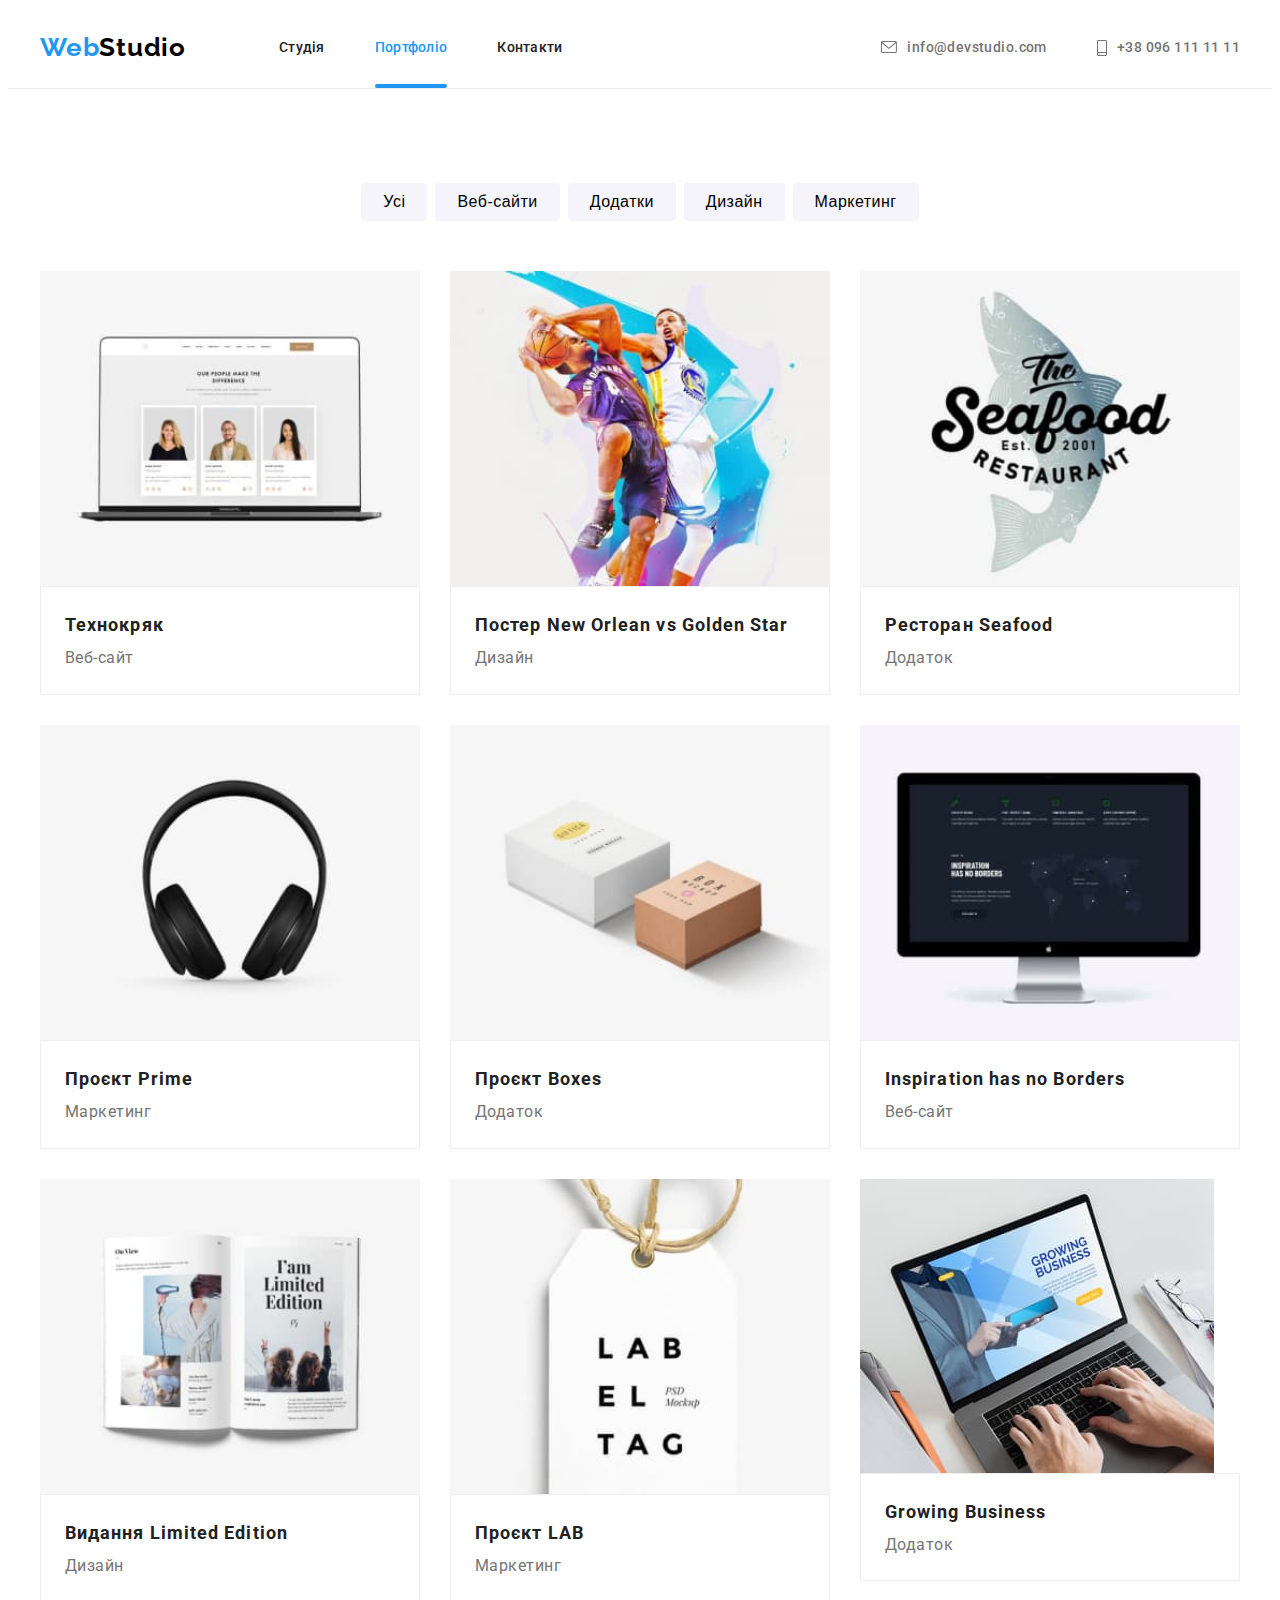
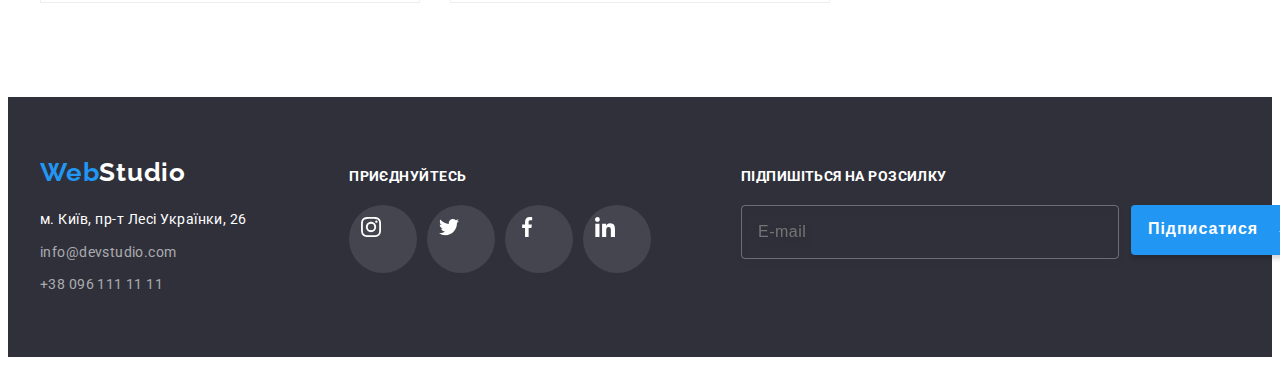
==== commit d82193da: "Corrects breakpoint value" ====
--- a/portfolio.html
+++ b/portfolio.html
@@ -351,14 +351,16 @@
             <div class="signup-form">
                 <form name="signup-form" autocomplete="off">
                     <p class="signup-form__text">Підпишіться на розсилку</p>
-                    <label class="signup-form__label">
-                        <input type="email" name="email" placeholder="E-mail" class="signup-form__input">
-                    </label>
-                    <div class="signup-form__btn-wrap">
-                        <button type="submit" class="signup-form__btn">Підписатися</button>
-                        <svg aria-label="паперовий літачок" class="signup-form__btn-icon" width="24px" height="24px">
-                            <use href="./images/sprite.svg#icon-send"></use>
-                        </svg>
+                    <div class="signup-form__wrap">
+                        <label class="signup-form__label">
+                            <input type="email" name="email" placeholder="E-mail" class="signup-form__input">
+                        </label>
+                        <div class="signup-form__btn-wrap">
+                            <button type="submit" class="signup-form__btn">Підписатися</button>
+                            <svg aria-label="паперовий літачок" class="signup-form__btn-icon" width="24px" height="24px">
+                                <use href="./images/sprite.svg#icon-send"></use>
+                            </svg>
+                        </div>
                     </div>
                 </form>
             </div>
--- a/css/main.min.css
+++ b/css/main.min.css
@@ -1 +1 @@
-:root{--primary-bg-color: #F5F5F5;--secondary-bg-color: #F5F4FA;--tertiary-bg-and-text-color: #FFFFFF;--primary-accent-bg-and-text-color: #2196F3;--secondary-accent-bg-color: #188CE8;--primary-text-color: #212121;--secondary-text-color: #757575;--transition-timing-function: cubic-bezier(0.4, 0, 0.2, 1)}ul{list-style:none;margin:0;padding:0}a{text-decoration:none;font-style:normal;display:block}img{display:block}h1,h2,h3,h4,h5,h6,p{margin:0}body{font-family:"Roboto",sans-serif;color:var(--primary-text-color);background-color:var(--tertiary-bg-and-text-color);letter-spacing:.03em}.container{margin:0 auto;padding-left:15px;padding-right:15px;width:100%}@media screen and (min-width: 480px){.container{width:480px}}@media screen and (min-width: 768px){.container{width:768px}}@media screen and (min-width: 1600px){.container{width:1600px}}.header-container{padding-top:16px;padding-bottom:16px}@media screen and (min-width: 768px){.header-container{padding-top:21px;padding-bottom:21px}}@media screen and (min-width: 1600px){.header-container{padding-top:24px;padding-bottom:25px}}.header-wrap{position:relative;display:-webkit-box;display:-ms-flexbox;display:flex;-webkit-box-align:center;-ms-flex-align:center;align-items:center}@media screen and (min-width: 768px)and (max-width: 1599px){.header-wrap{-webkit-box-pack:justify;-ms-flex-pack:justify;justify-content:space-between}}@media screen and (min-width: 1600px){.header-wrap{padding-left:215px;padding-right:215px}}.portfolio-header{border-bottom:1px solid #ececec}.nav-list{display:none}@media screen and (min-width: 768px){.nav-list{display:-webkit-box;display:-ms-flexbox;display:flex;gap:50px}}.nav-list__link{position:relative;color:var(--primary-text-color);-webkit-transition:color 250ms var(--transition-timing-function);transition:color 250ms var(--transition-timing-function);font-weight:500;font-size:14px;line-height:1.1;letter-spacing:.02em}.nav-list__link:hover,.nav-list__link:focus{color:var(--primary-accent-bg-and-text-color)}.nav-list__link--current{color:var(--primary-accent-bg-and-text-color)}.nav-list__link--current::after{position:absolute;left:0;bottom:-33px;content:"";display:block;width:100%;height:4px;background-color:var(--primary-accent-bg-and-text-color);border-radius:2px;opacity:1;-webkit-transition:opacity 250ms var(--transition-timing-function);transition:opacity 250ms var(--transition-timing-function)}.menu-toggle{position:absolute;top:6px;right:7px;display:-webkit-inline-box;display:-ms-inline-flexbox;display:inline-flex;margin:0;padding:0;border:none;background-color:rgba(0,0,0,0);cursor:pointer;-webkit-transition:fill 250ms var(--transition-timing-function);transition:fill 250ms var(--transition-timing-function)}@media screen and (min-width: 768px){.menu-toggle{display:none}}.menu-toggle__icon:hover,.menu-toggle__icon:focus{fill:var(--primary-accent-bg-and-text-color)}.menu-container{position:fixed;top:0;left:0;width:100%;height:100vh;padding:48px 40px;background-color:var(--tertiary-bg-and-text-color);-webkit-transform:translateY(-100%);transform:translateY(-100%);-webkit-transition:-webkit-transform 300ms var(--transition-timing-function);transition:-webkit-transform 300ms var(--transition-timing-function);transition:transform 300ms var(--transition-timing-function);transition:transform 300ms var(--transition-timing-function), -webkit-transform 300ms var(--transition-timing-function);z-index:1;overflow:hidden}@media screen and (min-width: 768px){.menu-container{display:none}}.menu-container.is-open{-webkit-transform:translateY(0);transform:translateY(0)}.menu-container.is-open .menu-toggle{position:absolute;top:21px;right:25.33px;padding:0}.mobile-menu__item:not(:last-child){margin-bottom:32px}.mobile-menu__link{font-weight:500;font-size:40px;line-height:1.17;letter-spacing:.02em;color:var(--primary-text-color)}.mobile-menu__link--current{font-weight:500;font-size:40px;line-height:1.17;letter-spacing:.02em;color:#2196f3}.mobile-menu-contacts-wrap{position:fixed;bottom:48px}.mobile-menu-contacts{margin-bottom:62px}.mobile-menu-contacts__item:not(:last-child){margin-bottom:34px}.mobile-menu-contacts__link{font-weight:500;font-size:24px;line-height:1.17;letter-spacing:.02em;color:#757575}.mobile-menu-contacts__link:hover,.mobile-menu-contacts__link:focus{font-weight:500;font-size:34px;line-height:1.18;letter-spacing:.02em;color:#2196f3}.mobile-menu-soc-list{display:-webkit-box;display:-ms-flexbox;display:flex;gap:9px}.mobile-menu-soc-list__item:not(:last-child){border-right:1px solid rgba(33,33,33,.2);padding-right:10px}.mobile-menu-soc-list__link{font-weight:500;font-size:18px;line-height:1.2;letter-spacing:.02em;color:#2196f3}.header-contacts{display:none}@media screen and (min-width: 768px){.header-contacts{display:block}}@media screen and (min-width: 1600px){.header-contacts{display:-webkit-box;display:-ms-flexbox;display:flex;gap:50px;margin-left:auto}}@media screen and (min-width: 768px)and (max-width: 1599px){.header-contacts__item:not(:last-child){margin-bottom:10px}}.header-contacts__link{display:-webkit-box;display:-ms-flexbox;display:flex;-webkit-box-align:center;-ms-flex-align:center;align-items:center;color:var(--secondary-text-color);-webkit-transition:color 250ms var(--transition-timing-function);transition:color 250ms var(--transition-timing-function)}@media screen and (min-width: 768px){.header-contacts__link{font-weight:500;font-size:12px;line-height:1.17;letter-spacing:.03em}}@media screen and (min-width: 1600px){.header-contacts__link{font-weight:500;font-size:14px;line-height:1.1;letter-spacing:.03em}}.header-contacts__link:hover,.header-contacts__link:focus{color:var(--primary-accent-bg-and-text-color)}.header-contacts__icon-envelope{fill:currentColor;margin-right:10px}.header-contacts__icon-envelope:hover,.header-contacts__icon-envelope:focus{fill:var(--primary-accent-bg-and-text-color)}.header-contacts__icon-smartphone{fill:currentColor;margin-right:10px}.header-contacts__icon-smartphone:hover,.header-contacts__icon-smartphone:focus{fill:var(--primary-accent-bg-and-text-color)}.footer-container{padding-top:60px;padding-bottom:60px;background-color:#2f303a}.footer-wrap{display:-webkit-box;display:-ms-flexbox;display:flex;-webkit-box-align:center;-ms-flex-align:center;align-items:center;-webkit-box-pack:center;-ms-flex-pack:center;justify-content:center;-webkit-box-orient:vertical;-webkit-box-direction:normal;-ms-flex-direction:column;flex-direction:column}@media screen and (min-width: 1600px){.footer-wrap{display:-webkit-box;display:-ms-flexbox;display:flex;-webkit-box-align:baseline;-ms-flex-align:baseline;align-items:baseline;-webkit-box-pack:start;-ms-flex-pack:start;justify-content:flex-start;-webkit-box-orient:horizontal;-webkit-box-direction:normal;-ms-flex-direction:row;flex-direction:row}}.footer-meta{text-align:center}@media screen and (min-width: 768px){.footer-meta{display:-webkit-box;display:-ms-flexbox;display:flex;-webkit-box-align:baseline;-ms-flex-align:baseline;align-items:baseline;gap:160px;margin-bottom:60px}}@media screen and (min-width: 1600px){.footer-meta{text-align:left;gap:70px;margin-bottom:0;margin-left:200px}}.address-wrap{margin-top:20px}.footer-contacts__address-link{color:var(--tertiary-bg-and-text-color);font-weight:400;font-size:14px;line-height:1.7}.footer-contacts__link{color:rgba(255,255,255,.6);-webkit-transition:color 250ms var(--transition-timing-function);transition:color 250ms var(--transition-timing-function);font-weight:400;font-size:14px;line-height:1.7;letter-spacing:.03em;margin-top:8px}@media screen and (min-width: 1600px){.footer-contacts__link{margin-top:9px}}.footer-contacts__link:hover,.footer-contacts__link:focus{color:var(--primary-accent-bg-and-text-color)}@media screen and (max-width: 767px){.soc-wrap{margin-top:60px;margin-bottom:60px}}@media screen and (min-width: 1600px){.soc-wrap{margin-right:90px}}.soc-wrap__text{font-weight:700;font-size:14px;line-height:1.14;text-transform:uppercase;color:var(--tertiary-bg-and-text-color);text-align:center;margin-bottom:20px}@media screen and (min-width: 1600px){.soc-wrap__text{text-align:left}}.signup-form{width:100%;text-align:center}@media screen and (min-width: 1600px){.signup-form{width:663px;text-align:left}}.signup-form__text{font-weight:700;font-size:14px;line-height:1.14;letter-spacing:.03em;text-transform:uppercase;color:var(--tertiary-bg-and-text-color);margin-bottom:20px}.signup-form__input{height:50px;width:100%;border:1px solid rgba(255,255,255,.3);-webkit-filter:drop-shadow(0px 4px 4px rgba(0, 0, 0, 0.15));filter:drop-shadow(0px 4px 4px rgba(0, 0, 0, 0.15));border-radius:4px;background-color:rgba(0,0,0,0);padding-left:16px;color:rgba(255,255,255,.3);font-weight:400;font-size:16px;line-height:1.25;letter-spacing:.03em;-webkit-transition:outline-color 250ms var(--transition-timing-function),border-color 250ms var(--transition-timing-function);transition:outline-color 250ms var(--transition-timing-function),border-color 250ms var(--transition-timing-function)}@media screen and (min-width: 768px){.signup-form__input{width:450px;margin-bottom:20px}}@media screen and (min-width: 1600px){.signup-form__input{width:358px;margin-right:12px;margin-bottom:0}}.signup-form__input::-webkit-input-placeholder{font-weight:400;font-size:16px;line-height:1.25px}.signup-form__input::-moz-placeholder{font-weight:400;font-size:16px;line-height:1.25px}.signup-form__input:-ms-input-placeholder{font-weight:400;font-size:16px;line-height:1.25px}.signup-form__input::-ms-input-placeholder{font-weight:400;font-size:16px;line-height:1.25px}.signup-form__input::placeholder{font-weight:400;font-size:16px;line-height:1.25px}.signup-form__input:focus-within{border:none;outline:1px solid rgba(255,255,255,.3)}.signup-form__btn-wrap{position:relative;width:200px;height:50px;display:inline-block;margin-top:20px}@media screen and (min-width: 768px)and (max-width: 1599px){.signup-form__btn-wrap{display:block;margin:0 auto}}@media screen and (min-width: 1600px){.signup-form__btn-wrap{margin-top:0}}.signup-form__btn{width:200px;height:50px;-webkit-box-shadow:0px 4px 4px rgba(0,0,0,.15);box-shadow:0px 4px 4px rgba(0,0,0,.15);border-radius:4px;border-color:rgba(0,0,0,0);background-color:var(--primary-accent-bg-and-text-color);color:var(--tertiary-bg-and-text-color);cursor:pointer;font-weight:700;font-size:16px;line-height:1.9;letter-spacing:.06em;padding-right:62px}.signup-form__btn-icon{position:absolute;top:50%;right:28px;-webkit-transform:translateY(-50%);transform:translateY(-50%)}.logo{color:var(--primary-accent-bg-and-text-color);font-family:"Raleway",sans-serif;font-weight:700;font-size:24px;line-height:1.17;letter-spacing:.03em}@media screen and (min-width: 1600px){.logo{font-weight:700;font-size:26px;line-height:1.2;letter-spacing:.03em;margin-right:93px}}.logo__item--black{color:#000}.logo__item--white{color:var(--tertiary-bg-and-text-color)}.button{display:block;margin:0 auto;height:50px;font-weight:700;font-size:16px;line-height:1.9;letter-spacing:.06em;-webkit-box-shadow:0px 4px 4px rgba(0,0,0,.15);box-shadow:0px 4px 4px rgba(0,0,0,.15);border-color:rgba(0,0,0,0);border-radius:4px;cursor:pointer;color:var(--tertiary-bg-and-text-color);background-color:var(--primary-accent-bg-and-text-color);-webkit-transition:background-color 250ms var(--transition-timing-function);transition:background-color 250ms var(--transition-timing-function)}.button:hover,.button:focus{background-color:var(--secondary-accent-bg-color)}.button--wide{min-width:216px}.button--narrow{min-width:200px}.soc-list{display:-webkit-box;display:-ms-flexbox;display:flex;-webkit-box-pack:center;-ms-flex-pack:center;justify-content:center;gap:10px}.soc-list__link{height:44px;width:44px;padding:12px;border-radius:50%}.soc-list__link--light-bgr{fill:#afb1b8;-webkit-transition:fill 250ms var(--transition-timing-function),background-color 250ms var(--transition-timing-function);transition:fill 250ms var(--transition-timing-function),background-color 250ms var(--transition-timing-function)}.soc-list__link--light-bgr:hover,.soc-list__link--light-bgr:focus{fill:var(--tertiary-bg-and-text-color);background-color:var(--primary-accent-bg-and-text-color)}.soc-list__link--dark-bgr{fill:var(--tertiary-bg-and-text-color);background-color:rgba(255,255,255,.1);-webkit-transition:background-color 250ms var(--transition-timing-function);transition:background-color 250ms var(--transition-timing-function)}.soc-list__link--dark-bgr:hover,.soc-list__link--dark-bgr:focus{background-color:var(--primary-accent-bg-and-text-color)}.portfolio-btn-list{display:-webkit-box;display:-ms-flexbox;display:flex;-webkit-box-pack:center;-ms-flex-pack:center;justify-content:center;-ms-flex-wrap:wrap;flex-wrap:wrap;-webkit-box-pack:start;-ms-flex-pack:start;justify-content:flex-start;gap:8px;margin-bottom:50px;padding-right:124px}@media screen and (min-width: 768px){.portfolio-btn-list{-webkit-box-pack:center;-ms-flex-pack:center;justify-content:center;padding-right:0}}.portfolio-btn-list__item{background-color:var(--secondary-bg-color);-webkit-transition:color 250ms var(--transition-timing-function),background-color 250ms var(--transition-timing-function),-webkit-box-shadow 250ms var(--transition-timing-function);transition:color 250ms var(--transition-timing-function),background-color 250ms var(--transition-timing-function),-webkit-box-shadow 250ms var(--transition-timing-function);transition:color 250ms var(--transition-timing-function),background-color 250ms var(--transition-timing-function),box-shadow 250ms var(--transition-timing-function);transition:color 250ms var(--transition-timing-function),background-color 250ms var(--transition-timing-function),box-shadow 250ms var(--transition-timing-function),-webkit-box-shadow 250ms var(--transition-timing-function);cursor:pointer;font-weight:500;font-size:16px;line-height:1.6;letter-spacing:.03em;text-align:center;padding:6px 22px;border-radius:4px;border:rgba(0,0,0,0)}.portfolio-btn-list__item:hover,.portfolio-btn-list__item:focus{color:var(--tertiary-bg-and-text-color);background-color:var(--primary-accent-bg-and-text-color);-webkit-box-shadow:0px 3px 1px rgba(0,0,0,.1),0px 1px 2px rgba(0,0,0,.08),0px 2px 2px rgba(0,0,0,.12);box-shadow:0px 3px 1px rgba(0,0,0,.1),0px 1px 2px rgba(0,0,0,.08),0px 2px 2px rgba(0,0,0,.12)}.main-container{padding-top:60px;padding-bottom:60px}@media screen and (min-width: 1600px){.main-container{padding-top:94px;padding-bottom:94px}}.projects-container{margin-left:auto;margin-right:auto}.projects-set{gap:30px}@media screen and (min-width: 768px){.projects-set{display:-webkit-box;display:-ms-flexbox;display:flex;-ms-flex-wrap:wrap;flex-wrap:wrap}}.projects-set__item{background-color:var(--tertiary-bg-and-text-color);-webkit-transition:-webkit-box-shadow 250ms var(--transition-timing-function);transition:-webkit-box-shadow 250ms var(--transition-timing-function);transition:box-shadow 250ms var(--transition-timing-function);transition:box-shadow 250ms var(--transition-timing-function), -webkit-box-shadow 250ms var(--transition-timing-function)}@media screen and (min-width: 768px){.projects-set__item{width:calc((100% - 30px)/2)}}@media screen and (min-width: 1600px){.projects-set__item{width:calc((100% - 60px)/3)}}.projects-set__item:hover{-webkit-box-shadow:0px 1px 1px rgba(0,0,0,.12),0px 4px 4px rgba(0,0,0,.06),1px 4px 6px rgba(0,0,0,.16);box-shadow:0px 1px 1px rgba(0,0,0,.12),0px 4px 4px rgba(0,0,0,.06),1px 4px 6px rgba(0,0,0,.16)}.project-item-visual__image{display:block;max-width:100%;height:auto}.project-item-visual{position:relative;overflow:hidden}.project-item-visual__overley{position:absolute;-webkit-transform:translateY(0);transform:translateY(0);-webkit-transition:color 250ms var(--transition-timing-function),background-color 250ms var(--transition-timing-function),-webkit-transform 250ms var(--transition-timing-function);transition:color 250ms var(--transition-timing-function),background-color 250ms var(--transition-timing-function),-webkit-transform 250ms var(--transition-timing-function);transition:transform 250ms var(--transition-timing-function),color 250ms var(--transition-timing-function),background-color 250ms var(--transition-timing-function);transition:transform 250ms var(--transition-timing-function),color 250ms var(--transition-timing-function),background-color 250ms var(--transition-timing-function),-webkit-transform 250ms var(--transition-timing-function);padding:77px 24px;font-size:18px;line-height:1.6;letter-spacing:.03em}@media screen and (min-width: 768px){.project-item-visual__overley{padding-top:49px}}@media screen and (min-width: 1600px){.project-item-visual__overley{padding-top:63px;padding-bottom:63px}}.projects-set__item:hover .project-item-visual__overley,.projects-set__item:focus .project-item-visual__overley{-webkit-transform:translateY(-100%);transform:translateY(-100%);color:var(--tertiary-bg-and-text-color);background-color:rgba(33,150,243,.9);height:100%}.project-item-meta{padding-top:20px;padding-bottom:20px;padding-left:24px;border:1px solid #eee}.project-item-meta__title{font-size:18px;line-height:2;letter-spacing:.06em}.project-item-meta__text{color:var(--secondary-text-color);font-size:16px;line-height:1.9;letter-spacing:.03em}.hero-container{background-image:-webkit-gradient(linear, left top, left bottom, from(rgba(47, 48, 58, 0.4)), to(rgba(47, 48, 58, 0.4))),url("../images/hero-mob.jpg");background-image:linear-gradient(rgba(47, 48, 58, 0.4), rgba(47, 48, 58, 0.4)),url("../images/hero-mob.jpg");background-color:#2f303a;background-size:cover;background-repeat:no-repeat;background-position:center;padding-top:118px;padding-bottom:118px}@media screen and (min-device-pixel-ratio: 2),(-webkit-min-device-pixel-ratio: 2),(min-resolution: 192dpi),(min-resolution: 2dppx){.hero-container{background-image:-webkit-gradient(linear, left top, left bottom, from(rgba(47, 48, 58, 0.4)), to(rgba(47, 48, 58, 0.4))),url("../images/hero@2x-mob.jpg");background-image:linear-gradient(rgba(47, 48, 58, 0.4), rgba(47, 48, 58, 0.4)),url("../images/hero@2x-mob.jpg")}}@media screen and (min-width: 480px){.hero-container{background-image:-webkit-gradient(linear, left top, left bottom, from(rgba(47, 48, 58, 0.4)), to(rgba(47, 48, 58, 0.4))),url("../images/hero-tab.jpg");background-image:linear-gradient(rgba(47, 48, 58, 0.4), rgba(47, 48, 58, 0.4)),url("../images/hero-tab.jpg")}}@media screen and (min-width: 480px)and (min-device-pixel-ratio: 2),screen and (min-width: 480px)and (-webkit-min-device-pixel-ratio: 2),screen and (min-width: 480px)and (min-resolution: 192dpi),screen and (min-width: 480px)and (min-resolution: 2dppx){.hero-container{background-image:-webkit-gradient(linear, left top, left bottom, from(rgba(47, 48, 58, 0.4)), to(rgba(47, 48, 58, 0.4))),url("../images/hero@2x-tab.jpg");background-image:linear-gradient(rgba(47, 48, 58, 0.4), rgba(47, 48, 58, 0.4)),url("../images/hero@2x-tab.jpg")}}@media screen and (min-width: 768px){.hero-container{background-image:-webkit-gradient(linear, left top, left bottom, from(rgba(47, 48, 58, 0.4)), to(rgba(47, 48, 58, 0.4))),url("../images/hero-desc.jpg");background-image:linear-gradient(rgba(47, 48, 58, 0.4), rgba(47, 48, 58, 0.4)),url("../images/hero-desc.jpg")}}@media screen and (min-width: 768px)and (min-device-pixel-ratio: 2),screen and (min-width: 768px)and (-webkit-min-device-pixel-ratio: 2),screen and (min-width: 768px)and (min-resolution: 192dpi),screen and (min-width: 768px)and (min-resolution: 2dppx){.hero-container{background-image:-webkit-gradient(linear, left top, left bottom, from(rgba(47, 48, 58, 0.4)), to(rgba(47, 48, 58, 0.4))),url("../images/hero@2x-desc.jpg");background-image:linear-gradient(rgba(47, 48, 58, 0.4), rgba(47, 48, 58, 0.4)),url("../images/hero@2x-desc.jpg")}}@media screen and (min-width: 1600px){.hero-container{padding-top:200px;padding-bottom:200px}}.container__hero-title{color:var(--tertiary-bg-and-text-color);text-align:center;text-transform:uppercase;margin:0 auto 30px auto;font-weight:900;font-size:26px;line-height:1.6;letter-spacing:.06em}@media screen and (min-width: 1600px){.container__hero-title{font-weight:900;font-size:44px;line-height:1.4;letter-spacing:.06em}}.backdrop{position:fixed;top:0;left:0;width:100%;height:100%;background-color:rgba(0,0,0,.2);opacity:1;-webkit-transition:opacity 250ms var(--transition-timing-function);transition:opacity 250ms var(--transition-timing-function);z-index:1}.backdrop.is-hidden{opacity:0;-webkit-transition:opacity 250ms var(--transition-timing-function);transition:opacity 250ms var(--transition-timing-function);pointer-events:none}.modal{position:absolute;top:50%;left:50%;-webkit-transform:translate(-50%, -50%) scale(1);transform:translate(-50%, -50%) scale(1);-webkit-transition:-webkit-transform 250ms var(--transition-timing-function);transition:-webkit-transform 250ms var(--transition-timing-function);transition:transform 250ms var(--transition-timing-function);transition:transform 250ms var(--transition-timing-function), -webkit-transform 250ms var(--transition-timing-function);background-color:var(--tertiary-bg-and-text-color);border-radius:4px;-webkit-box-shadow:0px 1px 3px rgba(0,0,0,.12),0px 1px 1px rgba(0,0,0,.14),0px 2px 1px rgba(0,0,0,.2);box-shadow:0px 1px 3px rgba(0,0,0,.12),0px 1px 1px rgba(0,0,0,.14),0px 2px 1px rgba(0,0,0,.2)}@media screen and (min-width: 480px){.modal{min-width:450px;min-height:609px}}@media screen and (min-width: 1600px){.modal{min-width:528px;min-height:581px}}.backdrop.is-hidden .modal{-webkit-transform:translate(-50%, -50%) scale(0.9);transform:translate(-50%, -50%) scale(0.9);-webkit-transition:-webkit-transform 250ms var(--transition-timing-function);transition:-webkit-transform 250ms var(--transition-timing-function);transition:transform 250ms var(--transition-timing-function);transition:transform 250ms var(--transition-timing-function), -webkit-transform 250ms var(--transition-timing-function)}.modal__close-btn{position:absolute;top:8px;right:8px;width:30px;height:30px;border-radius:50%;border:1px solid rgba(0,0,0,.1);background-color:var(--tertiary-bg-and-text-color);-webkit-transition:fill 250ms var(--transition-timing-function);transition:fill 250ms var(--transition-timing-function)}.modal__close-btn:hover,.modal__close-btn:focus{cursor:pointer;fill:var(--primary-accent-bg-and-text-color)}.application-form{padding:40px}.application-form__header{text-align:center;font-weight:700;font-size:20px;line-height:1.15;letter-spacing:.03em;margin-bottom:12px}.application-form__label{display:-webkit-box;display:-ms-flexbox;display:flex;-webkit-box-orient:vertical;-webkit-box-direction:normal;-ms-flex-direction:column;flex-direction:column;margin-bottom:10px}.application-form__label-text{margin-bottom:4px;font-size:12px;line-height:1.17;letter-spacing:.01em;color:#757575}.application-form__input-wrapper{position:relative}.application-form__input{border:1px solid rgba(33,33,33,.2);border-radius:4px;height:40px;display:block;width:100%;padding-left:42px;font-size:12px;line-height:1.17;letter-spacing:.01em;color:currentColor;-webkit-transition:border-color 250ms var(--transition-timing-function),outline-color 250ms var(--transition-timing-function);transition:border-color 250ms var(--transition-timing-function),outline-color 250ms var(--transition-timing-function)}.application-form__input:hover,.application-form__input:focus{border-color:var(--primary-accent-bg-and-text-color)}.application-form__input:focus-within{border:none;outline:1px solid var(--primary-accent-bg-and-text-color)}.application-form__icon{position:absolute;top:50%;left:12px;-webkit-transform:translateY(-50%);transform:translateY(-50%);-webkit-transition:border-color 250ms var(--transition-timing-function),fill 250ms var(--transition-timing-function);transition:border-color 250ms var(--transition-timing-function),fill 250ms var(--transition-timing-function)}.application-form__icon:hover,.application-form__icon:focus{fill:var(--primary-accent-bg-and-text-color)}.application-form__input:hover+.application-form__icon,.application-form__input:focus+.application-form__icon{fill:var(--primary-accent-bg-and-text-color)}.application-form__comment{width:100%;height:120px;resize:none;padding:12px 16px;border:1px solid rgba(33,33,33,.2);border-radius:4px;font-size:12px;line-height:1.17;letter-spacing:.01em;color:currentColor;-webkit-transition:border-color 250ms var(--transition-timing-function),outline-color 250ms var(--transition-timing-function);transition:border-color 250ms var(--transition-timing-function),outline-color 250ms var(--transition-timing-function)}.application-form__comment:hover,.application-form__comment:focus{border-color:var(--primary-accent-bg-and-text-color)}.application-form__comment:focus-within{border:none;outline:1px solid var(--primary-accent-bg-and-text-color)}.application-form__comment::-webkit-input-placeholder{font-weight:400;font-size:12px;line-height:1.2;letter-spacing:.01em;color:rgba(117,117,117,.5)}.application-form__comment::-moz-placeholder{font-weight:400;font-size:12px;line-height:1.2;letter-spacing:.01em;color:rgba(117,117,117,.5)}.application-form__comment:-ms-input-placeholder{font-weight:400;font-size:12px;line-height:1.2;letter-spacing:.01em;color:rgba(117,117,117,.5)}.application-form__comment::-ms-input-placeholder{font-weight:400;font-size:12px;line-height:1.2;letter-spacing:.01em;color:rgba(117,117,117,.5)}.application-form__comment::placeholder{font-weight:400;font-size:12px;line-height:1.2;letter-spacing:.01em;color:rgba(117,117,117,.5)}.application-form__label-terms{position:relative;font-size:14px;line-height:1.7;letter-spacing:.03em;color:var(--secondary-text-color);margin-top:10px;margin-bottom:30px;display:block;padding-left:37px}.application-form__agreement-link{text-decoration:underline;color:var(--primary-accent-bg-and-text-color);display:inline-block}.application-form__checkbox{position:absolute;width:1px;height:1px;margin:-1px;border:0;padding:0;clip:rect(0 0 0 0);overflow:hidden}.application-form__checkbox-icon{position:absolute;top:50%;left:14px;-webkit-transform:translateY(-50%);transform:translateY(-50%);width:16px;height:15px;border:2px solid var(--primary-text-color);border-radius:2px;-webkit-transition:background-color 250ms var(--transition-timing-function),border-color 250ms var(--transition-timing-function);transition:background-color 250ms var(--transition-timing-function),border-color 250ms var(--transition-timing-function)}.application-form__checkbox:checked~.application-form__checkbox-icon{background-color:var(--primary-accent-bg-and-text-color);border:1px solid rgba(0,0,0,0)}.advant-container{padding-top:60px;padding-bottom:60px}@media screen and (min-width: 1600px){.advant-container{padding-top:94px;padding-bottom:94px}}.advant-list{gap:30px}@media screen and (min-width: 768px){.advant-list{display:-webkit-box;display:-ms-flexbox;display:flex;-webkit-box-pack:center;-ms-flex-pack:center;justify-content:center;-ms-flex-wrap:wrap;flex-wrap:wrap}}.advant-list__item{max-width:450px}@media screen and (min-width: 768px){.advant-list__item{max-width:354px}}@media screen and (min-width: 1600px){.advant-list__item{max-width:270px}}@media screen and (max-width: 479px){.advant-list__item:not(:last-child){margin-bottom:30px}}.advant-list__title{font-size:14px;line-height:1.1;letter-spacing:.03em;text-transform:uppercase;margin-bottom:10px}@media screen and (max-width: 479px){.advant-list__title{text-align:center}}.advant-list__desc{color:var(--secondary-text-color);font-size:14px;line-height:1.7;letter-spacing:.03em}.advant-list__icon-wrap{background-color:var(--secondary-bg-color);height:120px;border-radius:4px;margin-bottom:30px;display:-webkit-box;display:-ms-flexbox;display:flex;-webkit-box-align:center;-ms-flex-align:center;align-items:center;-webkit-box-pack:center;-ms-flex-pack:center;justify-content:center}.activities-container{padding-bottom:94px;display:none}@media screen and (min-width: 1600px){.activities-container{display:block}}.container__activities-section-title{font-size:36px;line-height:1.2;letter-spacing:.03em;text-align:center;margin-bottom:50px}.activities-list{display:-webkit-box;display:-ms-flexbox;display:flex;-webkit-box-pack:center;-ms-flex-pack:center;justify-content:center;gap:30px}.activities-list__item{position:relative}.activities-list__overley{position:absolute;left:0;bottom:0;width:100%;height:70px;display:-webkit-box;display:-ms-flexbox;display:flex;-webkit-box-align:center;-ms-flex-align:center;align-items:center;-webkit-box-pack:center;-ms-flex-pack:center;justify-content:center;font-weight:700;font-size:14px;line-height:1.1;letter-spacing:.03em;text-transform:uppercase;color:var(--tertiary-bg-and-text-color);background:rgba(47,48,58,.8)}.team-container{background-color:var(--secondary-bg-color);padding-top:60px;padding-bottom:60px}@media screen and (min-width: 1600px){.team-container{padding-top:94px;padding-bottom:94px}}.container__team-section-title{text-align:center;margin-bottom:30px;font-size:28px;line-height:1.8;letter-spacing:.03em}@media screen and (min-width: 1600px){.container__team-section-title{margin-bottom:50px;font-size:36px;line-height:1.2;letter-spacing:.03em}}.team-list{gap:30px}@media screen and (min-width: 768px){.team-list{display:-webkit-box;display:-ms-flexbox;display:flex;-webkit-box-pack:center;-ms-flex-pack:center;justify-content:center;-ms-flex-wrap:wrap;flex-wrap:wrap}}.team-list__item{background-color:var(--tertiary-bg-and-text-color)}@media screen and (min-width: 768px){.team-list__item{-ms-flex-preferred-size:calc((100% - 90px)/2);flex-basis:calc((100% - 90px)/2)}}@media screen and (min-width: 1600px){.team-list__item{-ms-flex-preferred-size:calc((100% - 550px)/4);flex-basis:calc((100% - 550px)/4)}}@media screen and (max-width: 767px){.team-list__item:not(:last-child){margin-bottom:30px}}.team-list__image{display:block;max-width:100%;height:auto}.team-list__meta{padding-top:30px;padding-bottom:24px;-webkit-box-shadow:0px 1px 3px rgba(0,0,0,.12),0px 1px 1px rgba(0,0,0,.14),0px 2px 1px rgba(0,0,0,.2);box-shadow:0px 1px 3px rgba(0,0,0,.12),0px 1px 1px rgba(0,0,0,.14),0px 2px 1px rgba(0,0,0,.2);border-radius:0px 0px 4px 4px}@media screen and (min-width: 1600px){.team-list__meta{padding-bottom:30px}}.team-list__name{font-weight:500;font-size:16px;line-height:1.2;letter-spacing:.03em;text-align:center;margin-bottom:10px}.team-list__position{color:var(--secondary-text-color);font-size:16px;line-height:1.2;letter-spacing:.03em;text-align:center;margin-bottom:16px}.clients-container{padding-top:60px;padding-bottom:60px}@media screen and (min-width: 1600px){.clients-container{padding-top:94px;padding-bottom:94px}}.container__clients-section-title{margin-bottom:30px;font-size:28px;line-height:1.17;letter-spacing:.03em;text-align:center}@media screen and (min-width: 1600px){.container__clients-section-title{margin-bottom:50px;font-size:36px;line-height:1.17;letter-spacing:.03em}}.clients-list{display:-webkit-box;display:-ms-flexbox;display:flex;-webkit-box-pack:center;-ms-flex-pack:center;justify-content:center;gap:30px}@media screen and (max-width: 1599px){.clients-list{-ms-flex-wrap:wrap;flex-wrap:wrap}}.clients-list__item{-ms-flex-preferred-size:calc((100% - 60px)/2);flex-basis:calc((100% - 60px)/2)}@media screen and (min-width: 768px)and (max-width: 1599px){.clients-list__item{-ms-flex-preferred-size:calc((100% - 90px)/3);flex-basis:calc((100% - 90px)/3)}}.clients-list__link{display:-webkit-box;display:-ms-flexbox;display:flex;-webkit-box-align:center;-ms-flex-align:center;align-items:center;-webkit-box-pack:center;-ms-flex-pack:center;justify-content:center;border:1px solid #afb1b8;border-radius:4px;fill:#afb1b8;-webkit-transition:fill 250ms var(--transition-timing-function),border 250ms var(--transition-timing-function);transition:fill 250ms var(--transition-timing-function),border 250ms var(--transition-timing-function);height:92px;width:210px}@media screen and (min-width: 768px){.clients-list__link{-ms-flex-preferred-size:226px;flex-basis:226px}}@media screen and (min-width: 1600px){.clients-list__link{-ms-flex-preferred-size:170px;flex-basis:170px}}.clients-list__link:hover,.clients-list__link:focus{fill:var(--primary-accent-bg-and-text-color);border:1px solid var(--primary-accent-bg-and-text-color)}/*# sourceMappingURL=main.min.css.map */+:root{--primary-bg-color: #F5F5F5;--secondary-bg-color: #F5F4FA;--tertiary-bg-and-text-color: #FFFFFF;--primary-accent-bg-and-text-color: #2196F3;--secondary-accent-bg-color: #188CE8;--primary-text-color: #212121;--secondary-text-color: #757575;--transition-timing-function: cubic-bezier(0.4, 0, 0.2, 1)}ul{list-style:none;margin:0;padding:0}a{text-decoration:none;font-style:normal;display:block}img{display:block}h1,h2,h3,h4,h5,h6,p{margin:0}body{font-family:"Roboto",sans-serif;color:var(--primary-text-color);background-color:var(--tertiary-bg-and-text-color);letter-spacing:.03em}.container{margin:0 auto;padding-left:15px;padding-right:15px;width:100%}@media screen and (min-width: 480px){.container{width:480px}}@media screen and (min-width: 768px){.container{width:768px}}@media screen and (min-width: 1200px){.container{width:1200px}}.header-container{padding-top:16px;padding-bottom:16px}@media screen and (min-width: 768px){.header-container{padding-top:21px;padding-bottom:21px}}@media screen and (min-width: 1200px){.header-container{padding-top:24px;padding-bottom:25px}}.header-wrap{position:relative;display:-webkit-box;display:-ms-flexbox;display:flex;-webkit-box-align:center;-ms-flex-align:center;align-items:center}@media screen and (min-width: 768px)and (max-width: 1199px){.header-wrap{-webkit-box-pack:justify;-ms-flex-pack:justify;justify-content:space-between}}.portfolio-header{border-bottom:1px solid #ececec}.nav-list{display:none}@media screen and (min-width: 768px){.nav-list{display:-webkit-box;display:-ms-flexbox;display:flex;gap:50px}}.nav-list__link{position:relative;color:var(--primary-text-color);-webkit-transition:color 250ms var(--transition-timing-function);transition:color 250ms var(--transition-timing-function);font-weight:500;font-size:14px;line-height:1.1;letter-spacing:.02em}.nav-list__link:hover,.nav-list__link:focus{color:var(--primary-accent-bg-and-text-color)}.nav-list__link--current{color:var(--primary-accent-bg-and-text-color)}.nav-list__link--current::after{position:absolute;left:0;bottom:-33px;content:"";display:block;width:100%;height:4px;background-color:var(--primary-accent-bg-and-text-color);border-radius:2px;opacity:1;-webkit-transition:opacity 250ms var(--transition-timing-function);transition:opacity 250ms var(--transition-timing-function)}.menu-toggle{position:absolute;top:6px;right:7px;display:-webkit-inline-box;display:-ms-inline-flexbox;display:inline-flex;margin:0;padding:0;border:none;background-color:rgba(0,0,0,0);cursor:pointer;-webkit-transition:fill 250ms var(--transition-timing-function);transition:fill 250ms var(--transition-timing-function)}@media screen and (min-width: 768px){.menu-toggle{display:none}}.menu-toggle__icon:hover,.menu-toggle__icon:focus{fill:var(--primary-accent-bg-and-text-color)}.menu-container{position:fixed;top:0;left:0;width:100%;height:100vh;padding:48px 40px;background-color:var(--tertiary-bg-and-text-color);-webkit-transform:translateY(-100%);transform:translateY(-100%);-webkit-transition:-webkit-transform 300ms var(--transition-timing-function);transition:-webkit-transform 300ms var(--transition-timing-function);transition:transform 300ms var(--transition-timing-function);transition:transform 300ms var(--transition-timing-function), -webkit-transform 300ms var(--transition-timing-function);z-index:1;overflow:hidden}@media screen and (min-width: 768px){.menu-container{display:none}}.menu-container.is-open{-webkit-transform:translateY(0);transform:translateY(0)}.menu-container.is-open .menu-toggle{position:absolute;top:21px;right:25.33px;padding:0}.mobile-menu__item:not(:last-child){margin-bottom:32px}.mobile-menu__link{font-weight:500;font-size:40px;line-height:1.17;letter-spacing:.02em;color:var(--primary-text-color)}.mobile-menu__link--current{font-weight:500;font-size:40px;line-height:1.17;letter-spacing:.02em;color:#2196f3}.mobile-menu-contacts-wrap{position:fixed;bottom:48px}.mobile-menu-contacts{margin-bottom:62px}.mobile-menu-contacts__item:not(:last-child){margin-bottom:34px}.mobile-menu-contacts__link{font-weight:500;font-size:24px;line-height:1.17;letter-spacing:.02em;color:#757575}.mobile-menu-contacts__link:hover,.mobile-menu-contacts__link:focus{font-weight:500;font-size:34px;line-height:1.18;letter-spacing:.02em;color:#2196f3}.mobile-menu-soc-list{display:-webkit-box;display:-ms-flexbox;display:flex;gap:9px}.mobile-menu-soc-list__item:not(:last-child){border-right:1px solid rgba(33,33,33,.2);padding-right:10px}.mobile-menu-soc-list__link{font-weight:500;font-size:18px;line-height:1.2;letter-spacing:.02em;color:#2196f3}.header-contacts{display:none}@media screen and (min-width: 768px){.header-contacts{display:block}}@media screen and (min-width: 1200px){.header-contacts{display:-webkit-box;display:-ms-flexbox;display:flex;gap:50px;margin-left:auto}}@media screen and (min-width: 768px)and (max-width: 1199px){.header-contacts__item:not(:last-child){margin-bottom:10px}}.header-contacts__link{display:-webkit-box;display:-ms-flexbox;display:flex;-webkit-box-align:center;-ms-flex-align:center;align-items:center;color:var(--secondary-text-color);-webkit-transition:color 250ms var(--transition-timing-function);transition:color 250ms var(--transition-timing-function)}@media screen and (min-width: 768px){.header-contacts__link{font-weight:500;font-size:12px;line-height:1.17;letter-spacing:.03em}}@media screen and (min-width: 1200px){.header-contacts__link{font-weight:500;font-size:14px;line-height:1.1;letter-spacing:.03em}}.header-contacts__link:hover,.header-contacts__link:focus{color:var(--primary-accent-bg-and-text-color)}.header-contacts__icon-envelope{fill:currentColor;margin-right:10px}.header-contacts__icon-envelope:hover,.header-contacts__icon-envelope:focus{fill:var(--primary-accent-bg-and-text-color)}.header-contacts__icon-smartphone{fill:currentColor;margin-right:10px}.header-contacts__icon-smartphone:hover,.header-contacts__icon-smartphone:focus{fill:var(--primary-accent-bg-and-text-color)}.footer-container{padding-top:60px;padding-bottom:60px;background-color:#2f303a}.footer-wrap{display:-webkit-box;display:-ms-flexbox;display:flex;-webkit-box-align:center;-ms-flex-align:center;align-items:center;-webkit-box-pack:center;-ms-flex-pack:center;justify-content:center;-webkit-box-orient:vertical;-webkit-box-direction:normal;-ms-flex-direction:column;flex-direction:column}@media screen and (min-width: 1200px){.footer-wrap{display:-webkit-box;display:-ms-flexbox;display:flex;-webkit-box-align:baseline;-ms-flex-align:baseline;align-items:baseline;-webkit-box-pack:start;-ms-flex-pack:start;justify-content:flex-start;-webkit-box-orient:horizontal;-webkit-box-direction:normal;-ms-flex-direction:row;flex-direction:row}}.footer-meta{text-align:center}@media screen and (min-width: 768px){.footer-meta{display:-webkit-box;display:-ms-flexbox;display:flex;-webkit-box-align:baseline;-ms-flex-align:baseline;align-items:baseline;gap:160px;margin-bottom:60px}}@media screen and (min-width: 1200px){.footer-meta{text-align:left;gap:70px;margin-bottom:0;margin-right:90px}}.address-wrap{margin-top:20px}.footer-contacts__address-link{color:var(--tertiary-bg-and-text-color);font-weight:400;font-size:14px;line-height:1.7}.footer-contacts__link{color:rgba(255,255,255,.6);-webkit-transition:color 250ms var(--transition-timing-function);transition:color 250ms var(--transition-timing-function);font-weight:400;font-size:14px;line-height:1.7;letter-spacing:.03em;margin-top:8px}@media screen and (min-width: 1200px){.footer-contacts__link{margin-top:9px}}.footer-contacts__link:hover,.footer-contacts__link:focus{color:var(--primary-accent-bg-and-text-color)}@media screen and (max-width: 767px){.soc-wrap{margin-top:60px;margin-bottom:60px}}.soc-wrap__text{font-weight:700;font-size:14px;line-height:1.14;text-transform:uppercase;color:var(--tertiary-bg-and-text-color);text-align:center;margin-bottom:20px}@media screen and (min-width: 1200px){.soc-wrap__text{text-align:left}}.signup-form{width:100%;text-align:center}@media screen and (min-width: 1200px){.signup-form{width:663px;text-align:left}}.signup-form__text{font-weight:700;font-size:14px;line-height:1.14;letter-spacing:.03em;text-transform:uppercase;color:var(--tertiary-bg-and-text-color);margin-bottom:20px}@media screen and (min-width: 1200px){.signup-form__wrap{display:-webkit-box;display:-ms-flexbox;display:flex}}@media screen and (min-width: 1200px){.signup-form__label{margin-right:12px}}.signup-form__input{height:50px;width:100%;border:1px solid rgba(255,255,255,.3);-webkit-filter:drop-shadow(0px 4px 4px rgba(0, 0, 0, 0.15));filter:drop-shadow(0px 4px 4px rgba(0, 0, 0, 0.15));border-radius:4px;background-color:rgba(0,0,0,0);padding-left:16px;color:rgba(255,255,255,.3);font-weight:400;font-size:16px;line-height:1.25;letter-spacing:.03em;-webkit-transition:outline-color 250ms var(--transition-timing-function),border-color 250ms var(--transition-timing-function);transition:outline-color 250ms var(--transition-timing-function),border-color 250ms var(--transition-timing-function)}@media screen and (min-width: 768px){.signup-form__input{width:450px;margin-bottom:20px}}@media screen and (min-width: 1200px){.signup-form__input{width:358px;margin-bottom:0}}.signup-form__input::-webkit-input-placeholder{font-weight:400;font-size:16px;line-height:1.25px}.signup-form__input::-moz-placeholder{font-weight:400;font-size:16px;line-height:1.25px}.signup-form__input:-ms-input-placeholder{font-weight:400;font-size:16px;line-height:1.25px}.signup-form__input::-ms-input-placeholder{font-weight:400;font-size:16px;line-height:1.25px}.signup-form__input::placeholder{font-weight:400;font-size:16px;line-height:1.25px}.signup-form__input:focus-within{border:none;outline:1px solid rgba(255,255,255,.3)}.signup-form__btn-wrap{position:relative;width:200px;height:50px;display:inline-block;margin-top:20px}@media screen and (min-width: 768px)and (max-width: 1199px){.signup-form__btn-wrap{display:block;margin:0 auto}}@media screen and (min-width: 1200px){.signup-form__btn-wrap{margin-top:0}}.signup-form__btn{width:200px;height:50px;-webkit-box-shadow:0px 4px 4px rgba(0,0,0,.15);box-shadow:0px 4px 4px rgba(0,0,0,.15);border-radius:4px;border-color:rgba(0,0,0,0);background-color:var(--primary-accent-bg-and-text-color);color:var(--tertiary-bg-and-text-color);cursor:pointer;font-weight:700;font-size:16px;line-height:1.9;letter-spacing:.06em;padding-right:62px}.signup-form__btn-icon{position:absolute;top:50%;right:28px;-webkit-transform:translateY(-50%);transform:translateY(-50%)}.logo{color:var(--primary-accent-bg-and-text-color);font-family:"Raleway",sans-serif;font-weight:700;font-size:24px;line-height:1.17;letter-spacing:.03em}@media screen and (min-width: 1200px){.logo{font-weight:700;font-size:26px;line-height:1.2;letter-spacing:.03em;margin-right:93px}}.logo__item--black{color:#000}.logo__item--white{color:var(--tertiary-bg-and-text-color)}.button{display:block;margin:0 auto;height:50px;font-weight:700;font-size:16px;line-height:1.9;letter-spacing:.06em;-webkit-box-shadow:0px 4px 4px rgba(0,0,0,.15);box-shadow:0px 4px 4px rgba(0,0,0,.15);border-color:rgba(0,0,0,0);border-radius:4px;cursor:pointer;color:var(--tertiary-bg-and-text-color);background-color:var(--primary-accent-bg-and-text-color);-webkit-transition:background-color 250ms var(--transition-timing-function);transition:background-color 250ms var(--transition-timing-function)}.button:hover,.button:focus{background-color:var(--secondary-accent-bg-color)}.button--wide{min-width:216px}.button--narrow{min-width:200px}.soc-list{display:-webkit-box;display:-ms-flexbox;display:flex;-webkit-box-pack:center;-ms-flex-pack:center;justify-content:center;gap:10px}.soc-list__link{height:44px;width:44px;padding:12px;border-radius:50%}.soc-list__link--light-bgr{fill:#afb1b8;-webkit-transition:fill 250ms var(--transition-timing-function),background-color 250ms var(--transition-timing-function);transition:fill 250ms var(--transition-timing-function),background-color 250ms var(--transition-timing-function)}.soc-list__link--light-bgr:hover,.soc-list__link--light-bgr:focus{fill:var(--tertiary-bg-and-text-color);background-color:var(--primary-accent-bg-and-text-color)}.soc-list__link--dark-bgr{fill:var(--tertiary-bg-and-text-color);background-color:rgba(255,255,255,.1);-webkit-transition:background-color 250ms var(--transition-timing-function);transition:background-color 250ms var(--transition-timing-function)}.soc-list__link--dark-bgr:hover,.soc-list__link--dark-bgr:focus{background-color:var(--primary-accent-bg-and-text-color)}.portfolio-btn-list{display:-webkit-box;display:-ms-flexbox;display:flex;-webkit-box-pack:center;-ms-flex-pack:center;justify-content:center;-ms-flex-wrap:wrap;flex-wrap:wrap;-webkit-box-pack:start;-ms-flex-pack:start;justify-content:flex-start;gap:8px;margin-bottom:50px;padding-right:124px}@media screen and (min-width: 768px){.portfolio-btn-list{-webkit-box-pack:center;-ms-flex-pack:center;justify-content:center;padding-right:0}}.portfolio-btn-list__item{background-color:var(--secondary-bg-color);-webkit-transition:color 250ms var(--transition-timing-function),background-color 250ms var(--transition-timing-function),-webkit-box-shadow 250ms var(--transition-timing-function);transition:color 250ms var(--transition-timing-function),background-color 250ms var(--transition-timing-function),-webkit-box-shadow 250ms var(--transition-timing-function);transition:color 250ms var(--transition-timing-function),background-color 250ms var(--transition-timing-function),box-shadow 250ms var(--transition-timing-function);transition:color 250ms var(--transition-timing-function),background-color 250ms var(--transition-timing-function),box-shadow 250ms var(--transition-timing-function),-webkit-box-shadow 250ms var(--transition-timing-function);cursor:pointer;font-weight:500;font-size:16px;line-height:1.6;letter-spacing:.03em;text-align:center;padding:6px 22px;border-radius:4px;border:rgba(0,0,0,0)}.portfolio-btn-list__item:hover,.portfolio-btn-list__item:focus{color:var(--tertiary-bg-and-text-color);background-color:var(--primary-accent-bg-and-text-color);-webkit-box-shadow:0px 3px 1px rgba(0,0,0,.1),0px 1px 2px rgba(0,0,0,.08),0px 2px 2px rgba(0,0,0,.12);box-shadow:0px 3px 1px rgba(0,0,0,.1),0px 1px 2px rgba(0,0,0,.08),0px 2px 2px rgba(0,0,0,.12)}.main-container{padding-top:60px;padding-bottom:60px}@media screen and (min-width: 1200px){.main-container{padding-top:94px;padding-bottom:94px}}.projects-container{margin-left:auto;margin-right:auto}.projects-set{gap:30px}@media screen and (min-width: 768px){.projects-set{display:-webkit-box;display:-ms-flexbox;display:flex;-ms-flex-wrap:wrap;flex-wrap:wrap}}.projects-set__item{background-color:var(--tertiary-bg-and-text-color);-webkit-transition:-webkit-box-shadow 250ms var(--transition-timing-function);transition:-webkit-box-shadow 250ms var(--transition-timing-function);transition:box-shadow 250ms var(--transition-timing-function);transition:box-shadow 250ms var(--transition-timing-function), -webkit-box-shadow 250ms var(--transition-timing-function)}@media screen and (min-width: 768px){.projects-set__item{width:calc((100% - 30px)/2)}}@media screen and (min-width: 1200px){.projects-set__item{width:calc((100% - 60px)/3)}}.projects-set__item:hover{-webkit-box-shadow:0px 1px 1px rgba(0,0,0,.12),0px 4px 4px rgba(0,0,0,.06),1px 4px 6px rgba(0,0,0,.16);box-shadow:0px 1px 1px rgba(0,0,0,.12),0px 4px 4px rgba(0,0,0,.06),1px 4px 6px rgba(0,0,0,.16)}.project-item-visual__image{display:block;max-width:100%;height:auto}.project-item-visual{position:relative;overflow:hidden}.project-item-visual__overley{position:absolute;-webkit-transform:translateY(0);transform:translateY(0);-webkit-transition:color 250ms var(--transition-timing-function),background-color 250ms var(--transition-timing-function),-webkit-transform 250ms var(--transition-timing-function);transition:color 250ms var(--transition-timing-function),background-color 250ms var(--transition-timing-function),-webkit-transform 250ms var(--transition-timing-function);transition:transform 250ms var(--transition-timing-function),color 250ms var(--transition-timing-function),background-color 250ms var(--transition-timing-function);transition:transform 250ms var(--transition-timing-function),color 250ms var(--transition-timing-function),background-color 250ms var(--transition-timing-function),-webkit-transform 250ms var(--transition-timing-function);padding:77px 24px;font-size:18px;line-height:1.6;letter-spacing:.03em}@media screen and (min-width: 768px){.project-item-visual__overley{padding-top:49px}}@media screen and (min-width: 1200px){.project-item-visual__overley{padding-top:63px;padding-bottom:63px}}.projects-set__item:hover .project-item-visual__overley,.projects-set__item:focus .project-item-visual__overley{-webkit-transform:translateY(-100%);transform:translateY(-100%);color:var(--tertiary-bg-and-text-color);background-color:rgba(33,150,243,.9);height:100%}.project-item-meta{padding-top:20px;padding-bottom:20px;padding-left:24px;border:1px solid #eee}.project-item-meta__title{font-size:18px;line-height:2;letter-spacing:.06em}.project-item-meta__text{color:var(--secondary-text-color);font-size:16px;line-height:1.9;letter-spacing:.03em}.hero-container{background-image:-webkit-gradient(linear, left top, left bottom, from(rgba(47, 48, 58, 0.4)), to(rgba(47, 48, 58, 0.4))),url("../images/hero-mob.jpg");background-image:linear-gradient(rgba(47, 48, 58, 0.4), rgba(47, 48, 58, 0.4)),url("../images/hero-mob.jpg");background-color:#2f303a;background-size:cover;background-repeat:no-repeat;background-position:center;padding-top:118px;padding-bottom:118px}@media screen and (min-device-pixel-ratio: 2),(-webkit-min-device-pixel-ratio: 2),(min-resolution: 192dpi),(min-resolution: 2dppx){.hero-container{background-image:-webkit-gradient(linear, left top, left bottom, from(rgba(47, 48, 58, 0.4)), to(rgba(47, 48, 58, 0.4))),url("../images/hero@2x-mob.jpg");background-image:linear-gradient(rgba(47, 48, 58, 0.4), rgba(47, 48, 58, 0.4)),url("../images/hero@2x-mob.jpg")}}@media screen and (min-width: 480px){.hero-container{background-image:-webkit-gradient(linear, left top, left bottom, from(rgba(47, 48, 58, 0.4)), to(rgba(47, 48, 58, 0.4))),url("../images/hero-tab.jpg");background-image:linear-gradient(rgba(47, 48, 58, 0.4), rgba(47, 48, 58, 0.4)),url("../images/hero-tab.jpg")}}@media screen and (min-width: 480px)and (min-device-pixel-ratio: 2),screen and (min-width: 480px)and (-webkit-min-device-pixel-ratio: 2),screen and (min-width: 480px)and (min-resolution: 192dpi),screen and (min-width: 480px)and (min-resolution: 2dppx){.hero-container{background-image:-webkit-gradient(linear, left top, left bottom, from(rgba(47, 48, 58, 0.4)), to(rgba(47, 48, 58, 0.4))),url("../images/hero@2x-tab.jpg");background-image:linear-gradient(rgba(47, 48, 58, 0.4), rgba(47, 48, 58, 0.4)),url("../images/hero@2x-tab.jpg")}}@media screen and (min-width: 768px){.hero-container{background-image:-webkit-gradient(linear, left top, left bottom, from(rgba(47, 48, 58, 0.4)), to(rgba(47, 48, 58, 0.4))),url("../images/hero-desc.jpg");background-image:linear-gradient(rgba(47, 48, 58, 0.4), rgba(47, 48, 58, 0.4)),url("../images/hero-desc.jpg")}}@media screen and (min-width: 768px)and (min-device-pixel-ratio: 2),screen and (min-width: 768px)and (-webkit-min-device-pixel-ratio: 2),screen and (min-width: 768px)and (min-resolution: 192dpi),screen and (min-width: 768px)and (min-resolution: 2dppx){.hero-container{background-image:-webkit-gradient(linear, left top, left bottom, from(rgba(47, 48, 58, 0.4)), to(rgba(47, 48, 58, 0.4))),url("../images/hero@2x-desc.jpg");background-image:linear-gradient(rgba(47, 48, 58, 0.4), rgba(47, 48, 58, 0.4)),url("../images/hero@2x-desc.jpg")}}@media screen and (min-width: 1200px){.hero-container{padding-top:200px;padding-bottom:200px}}.container__hero-title{color:var(--tertiary-bg-and-text-color);text-align:center;text-transform:uppercase;margin:0 auto 30px auto;font-weight:900;font-size:26px;line-height:1.6;letter-spacing:.06em}@media screen and (min-width: 1200px){.container__hero-title{font-weight:900;font-size:44px;line-height:1.4;letter-spacing:.06em}}.backdrop{position:fixed;top:0;left:0;width:100%;height:100%;background-color:rgba(0,0,0,.2);opacity:1;-webkit-transition:opacity 250ms var(--transition-timing-function);transition:opacity 250ms var(--transition-timing-function);z-index:1}.backdrop.is-hidden{opacity:0;-webkit-transition:opacity 250ms var(--transition-timing-function);transition:opacity 250ms var(--transition-timing-function);pointer-events:none}.modal{position:absolute;top:50%;left:50%;-webkit-transform:translate(-50%, -50%) scale(1);transform:translate(-50%, -50%) scale(1);-webkit-transition:-webkit-transform 250ms var(--transition-timing-function);transition:-webkit-transform 250ms var(--transition-timing-function);transition:transform 250ms var(--transition-timing-function);transition:transform 250ms var(--transition-timing-function), -webkit-transform 250ms var(--transition-timing-function);background-color:var(--tertiary-bg-and-text-color);border-radius:4px;-webkit-box-shadow:0px 1px 3px rgba(0,0,0,.12),0px 1px 1px rgba(0,0,0,.14),0px 2px 1px rgba(0,0,0,.2);box-shadow:0px 1px 3px rgba(0,0,0,.12),0px 1px 1px rgba(0,0,0,.14),0px 2px 1px rgba(0,0,0,.2)}@media screen and (min-width: 480px){.modal{min-width:450px;min-height:609px}}@media screen and (min-width: 1200px){.modal{min-width:528px;min-height:581px}}.backdrop.is-hidden .modal{-webkit-transform:translate(-50%, -50%) scale(0.9);transform:translate(-50%, -50%) scale(0.9);-webkit-transition:-webkit-transform 250ms var(--transition-timing-function);transition:-webkit-transform 250ms var(--transition-timing-function);transition:transform 250ms var(--transition-timing-function);transition:transform 250ms var(--transition-timing-function), -webkit-transform 250ms var(--transition-timing-function)}.modal__close-btn{position:absolute;top:8px;right:8px;width:30px;height:30px;border-radius:50%;border:1px solid rgba(0,0,0,.1);background-color:var(--tertiary-bg-and-text-color);-webkit-transition:fill 250ms var(--transition-timing-function);transition:fill 250ms var(--transition-timing-function)}.modal__close-btn:hover,.modal__close-btn:focus{cursor:pointer;fill:var(--primary-accent-bg-and-text-color)}.application-form{padding:40px}.application-form__header{text-align:center;font-weight:700;font-size:20px;line-height:1.15;letter-spacing:.03em;margin-bottom:12px}.application-form__label{display:-webkit-box;display:-ms-flexbox;display:flex;-webkit-box-orient:vertical;-webkit-box-direction:normal;-ms-flex-direction:column;flex-direction:column;margin-bottom:10px}.application-form__label-text{margin-bottom:4px;font-size:12px;line-height:1.17;letter-spacing:.01em;color:#757575}.application-form__input-wrapper{position:relative}.application-form__input{border:1px solid rgba(33,33,33,.2);border-radius:4px;height:40px;display:block;width:100%;padding-left:42px;font-size:12px;line-height:1.17;letter-spacing:.01em;color:currentColor;-webkit-transition:border-color 250ms var(--transition-timing-function),outline-color 250ms var(--transition-timing-function);transition:border-color 250ms var(--transition-timing-function),outline-color 250ms var(--transition-timing-function)}.application-form__input:hover,.application-form__input:focus{border-color:var(--primary-accent-bg-and-text-color)}.application-form__input:focus-within{border:none;outline:1px solid var(--primary-accent-bg-and-text-color)}.application-form__icon{position:absolute;top:50%;left:12px;-webkit-transform:translateY(-50%);transform:translateY(-50%);-webkit-transition:border-color 250ms var(--transition-timing-function),fill 250ms var(--transition-timing-function);transition:border-color 250ms var(--transition-timing-function),fill 250ms var(--transition-timing-function)}.application-form__icon:hover,.application-form__icon:focus{fill:var(--primary-accent-bg-and-text-color)}.application-form__input:hover+.application-form__icon,.application-form__input:focus+.application-form__icon{fill:var(--primary-accent-bg-and-text-color)}.application-form__comment{width:100%;height:120px;resize:none;padding:12px 16px;border:1px solid rgba(33,33,33,.2);border-radius:4px;font-size:12px;line-height:1.17;letter-spacing:.01em;color:currentColor;-webkit-transition:border-color 250ms var(--transition-timing-function),outline-color 250ms var(--transition-timing-function);transition:border-color 250ms var(--transition-timing-function),outline-color 250ms var(--transition-timing-function)}.application-form__comment:hover,.application-form__comment:focus{border-color:var(--primary-accent-bg-and-text-color)}.application-form__comment:focus-within{border:none;outline:1px solid var(--primary-accent-bg-and-text-color)}.application-form__comment::-webkit-input-placeholder{font-weight:400;font-size:12px;line-height:1.2;letter-spacing:.01em;color:rgba(117,117,117,.5)}.application-form__comment::-moz-placeholder{font-weight:400;font-size:12px;line-height:1.2;letter-spacing:.01em;color:rgba(117,117,117,.5)}.application-form__comment:-ms-input-placeholder{font-weight:400;font-size:12px;line-height:1.2;letter-spacing:.01em;color:rgba(117,117,117,.5)}.application-form__comment::-ms-input-placeholder{font-weight:400;font-size:12px;line-height:1.2;letter-spacing:.01em;color:rgba(117,117,117,.5)}.application-form__comment::placeholder{font-weight:400;font-size:12px;line-height:1.2;letter-spacing:.01em;color:rgba(117,117,117,.5)}.application-form__label-terms{position:relative;font-size:12px;line-height:1.7;letter-spacing:.03em;color:var(--secondary-text-color);margin-top:10px;margin-bottom:30px;display:block;padding-left:37px}.application-form__agreement-link{text-decoration:underline;color:var(--primary-accent-bg-and-text-color);display:inline-block}.application-form__checkbox{position:absolute;width:1px;height:1px;margin:-1px;border:0;padding:0;clip:rect(0 0 0 0);overflow:hidden}.application-form__checkbox-icon{position:absolute;top:50%;left:14px;-webkit-transform:translateY(-50%);transform:translateY(-50%);width:16px;height:15px;border:2px solid var(--primary-text-color);border-radius:2px;-webkit-transition:background-color 250ms var(--transition-timing-function),border-color 250ms var(--transition-timing-function);transition:background-color 250ms var(--transition-timing-function),border-color 250ms var(--transition-timing-function)}.application-form__checkbox:checked~.application-form__checkbox-icon{background-color:var(--primary-accent-bg-and-text-color);border:1px solid rgba(0,0,0,0)}.advant-container{padding-top:60px;padding-bottom:60px}@media screen and (min-width: 1200px){.advant-container{padding-top:94px;padding-bottom:94px}}.advant-list{gap:30px}@media screen and (min-width: 768px){.advant-list{display:-webkit-box;display:-ms-flexbox;display:flex;-webkit-box-pack:center;-ms-flex-pack:center;justify-content:center;-ms-flex-wrap:wrap;flex-wrap:wrap}}.advant-list__item{max-width:450px}@media screen and (min-width: 768px){.advant-list__item{max-width:354px}}@media screen and (min-width: 1200px){.advant-list__item{max-width:270px}}.advant-list__item:not(:last-child){margin-bottom:30px}@media screen and (min-width: 480px){.advant-list__item:not(:last-child){margin-bottom:0}}.advant-list__title{text-align:center;font-size:14px;line-height:1.1;letter-spacing:.03em;text-transform:uppercase;margin-bottom:10px}@media screen and (min-width: 768px){.advant-list__title{text-align:left}}.advant-list__desc{color:var(--secondary-text-color);font-size:14px;line-height:1.7;letter-spacing:.03em}.advant-list__icon-wrap{background-color:var(--secondary-bg-color);height:120px;border-radius:4px;margin-bottom:30px;display:-webkit-box;display:-ms-flexbox;display:flex;-webkit-box-align:center;-ms-flex-align:center;align-items:center;-webkit-box-pack:center;-ms-flex-pack:center;justify-content:center}.activities-container{padding-bottom:94px;display:none}@media screen and (min-width: 1200px){.activities-container{display:block}}.container__activities-section-title{font-size:36px;line-height:1.2;letter-spacing:.03em;text-align:center;margin-bottom:50px}.activities-list{display:-webkit-box;display:-ms-flexbox;display:flex;-webkit-box-pack:center;-ms-flex-pack:center;justify-content:center;gap:30px}.activities-list__item{position:relative}.activities-list__overley{position:absolute;left:0;bottom:0;width:100%;height:70px;display:-webkit-box;display:-ms-flexbox;display:flex;-webkit-box-align:center;-ms-flex-align:center;align-items:center;-webkit-box-pack:center;-ms-flex-pack:center;justify-content:center;font-weight:700;font-size:14px;line-height:1.1;letter-spacing:.03em;text-transform:uppercase;color:var(--tertiary-bg-and-text-color);background:rgba(47,48,58,.8)}.team-container{background-color:var(--secondary-bg-color);padding-top:60px;padding-bottom:60px}@media screen and (min-width: 1200px){.team-container{padding-top:94px;padding-bottom:94px}}.container__team-section-title{text-align:center;margin-bottom:30px;font-size:28px;line-height:1.8;letter-spacing:.03em}@media screen and (min-width: 1200px){.container__team-section-title{margin-bottom:50px;font-size:36px;line-height:1.2;letter-spacing:.03em}}.team-list{gap:30px}@media screen and (min-width: 768px){.team-list{display:-webkit-box;display:-ms-flexbox;display:flex;-webkit-box-pack:center;-ms-flex-pack:center;justify-content:center;-ms-flex-wrap:wrap;flex-wrap:wrap}}.team-list__item{background-color:var(--tertiary-bg-and-text-color)}@media screen and (min-width: 768px){.team-list__item{-ms-flex-preferred-size:calc((100% - 30px)/2);flex-basis:calc((100% - 30px)/2)}}@media screen and (min-width: 1200px){.team-list__item{-ms-flex-preferred-size:calc((100% - 90px)/4);flex-basis:calc((100% - 90px)/4)}}@media screen and (max-width: 767px){.team-list__item:not(:last-child){margin-bottom:30px}}.team-list__image{display:block;max-width:100%;height:auto}.team-list__meta{padding-top:30px;padding-bottom:24px;-webkit-box-shadow:0px 1px 3px rgba(0,0,0,.12),0px 1px 1px rgba(0,0,0,.14),0px 2px 1px rgba(0,0,0,.2);box-shadow:0px 1px 3px rgba(0,0,0,.12),0px 1px 1px rgba(0,0,0,.14),0px 2px 1px rgba(0,0,0,.2);border-radius:0px 0px 4px 4px}@media screen and (min-width: 1200px){.team-list__meta{padding-bottom:30px}}.team-list__name{font-weight:500;font-size:16px;line-height:1.2;letter-spacing:.03em;text-align:center;margin-bottom:10px}.team-list__position{color:var(--secondary-text-color);font-size:16px;line-height:1.2;letter-spacing:.03em;text-align:center;margin-bottom:16px}.clients-container{padding-top:60px;padding-bottom:60px}@media screen and (min-width: 1200px){.clients-container{padding-top:94px;padding-bottom:94px}}.container__clients-section-title{margin-bottom:30px;font-size:28px;line-height:1.17;letter-spacing:.03em;text-align:center}@media screen and (min-width: 1200px){.container__clients-section-title{margin-bottom:50px;font-size:36px;line-height:1.17;letter-spacing:.03em}}.clients-list{display:-webkit-box;display:-ms-flexbox;display:flex;-webkit-box-pack:center;-ms-flex-pack:center;justify-content:center;gap:30px}@media screen and (max-width: 1199px){.clients-list{-ms-flex-wrap:wrap;flex-wrap:wrap}}@media screen and (min-width: 768px){.clients-list__item{-ms-flex-preferred-size:calc((100% - 90px)/3);flex-basis:calc((100% - 90px)/3)}}@media screen and (min-width: 1200px){.clients-list__item{-ms-flex-preferred-size:calc((100% - 150px)/6);flex-basis:calc((100% - 150px)/6)}}.clients-list__link{display:-webkit-box;display:-ms-flexbox;display:flex;-webkit-box-align:center;-ms-flex-align:center;align-items:center;-webkit-box-pack:center;-ms-flex-pack:center;justify-content:center;border:1px solid #afb1b8;border-radius:4px;fill:#afb1b8;-webkit-transition:fill 250ms var(--transition-timing-function),border 250ms var(--transition-timing-function);transition:fill 250ms var(--transition-timing-function),border 250ms var(--transition-timing-function);height:92px;width:210px}@media screen and (min-width: 768px){.clients-list__link{-ms-flex-preferred-size:226px;flex-basis:226px}}@media screen and (min-width: 1200px){.clients-list__link{-ms-flex-preferred-size:170px;flex-basis:170px;width:100%}}.clients-list__link:hover,.clients-list__link:focus{fill:var(--primary-accent-bg-and-text-color);border:1px solid var(--primary-accent-bg-and-text-color)}/*# sourceMappingURL=main.min.css.map */